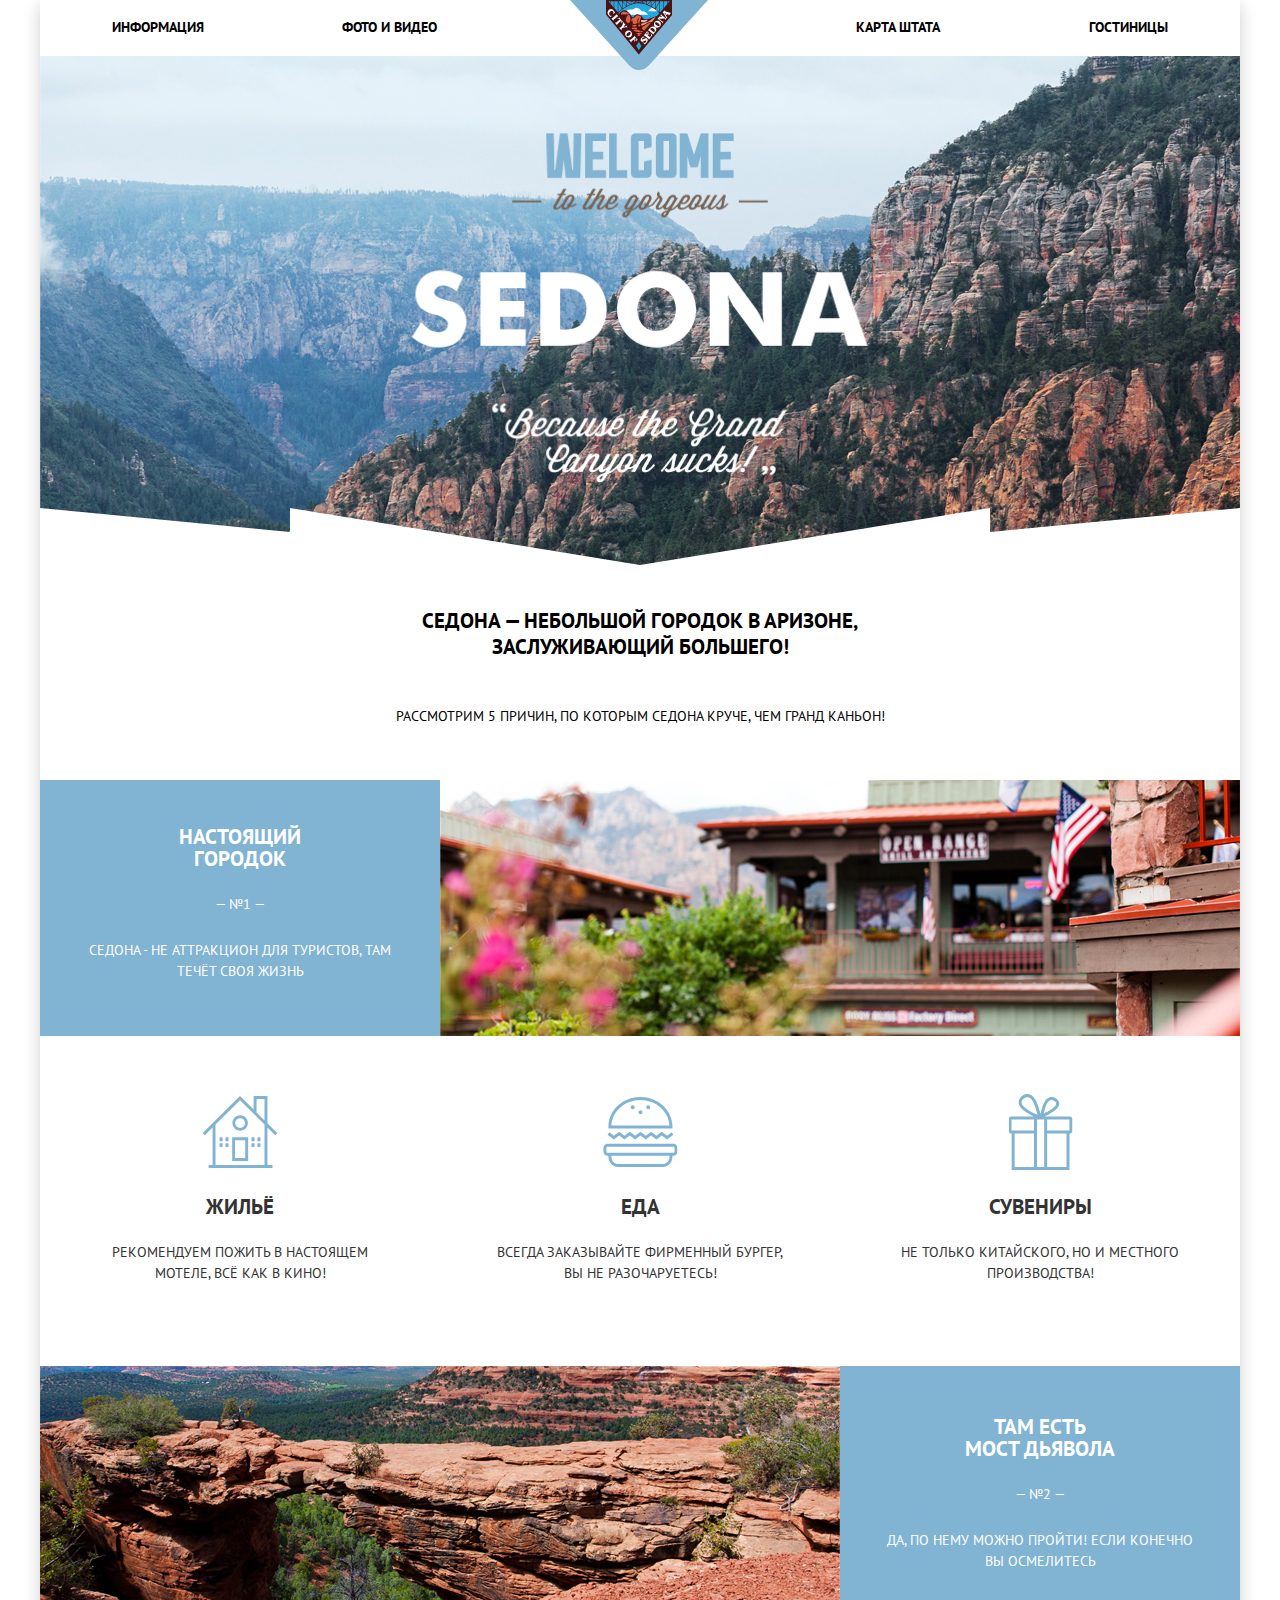
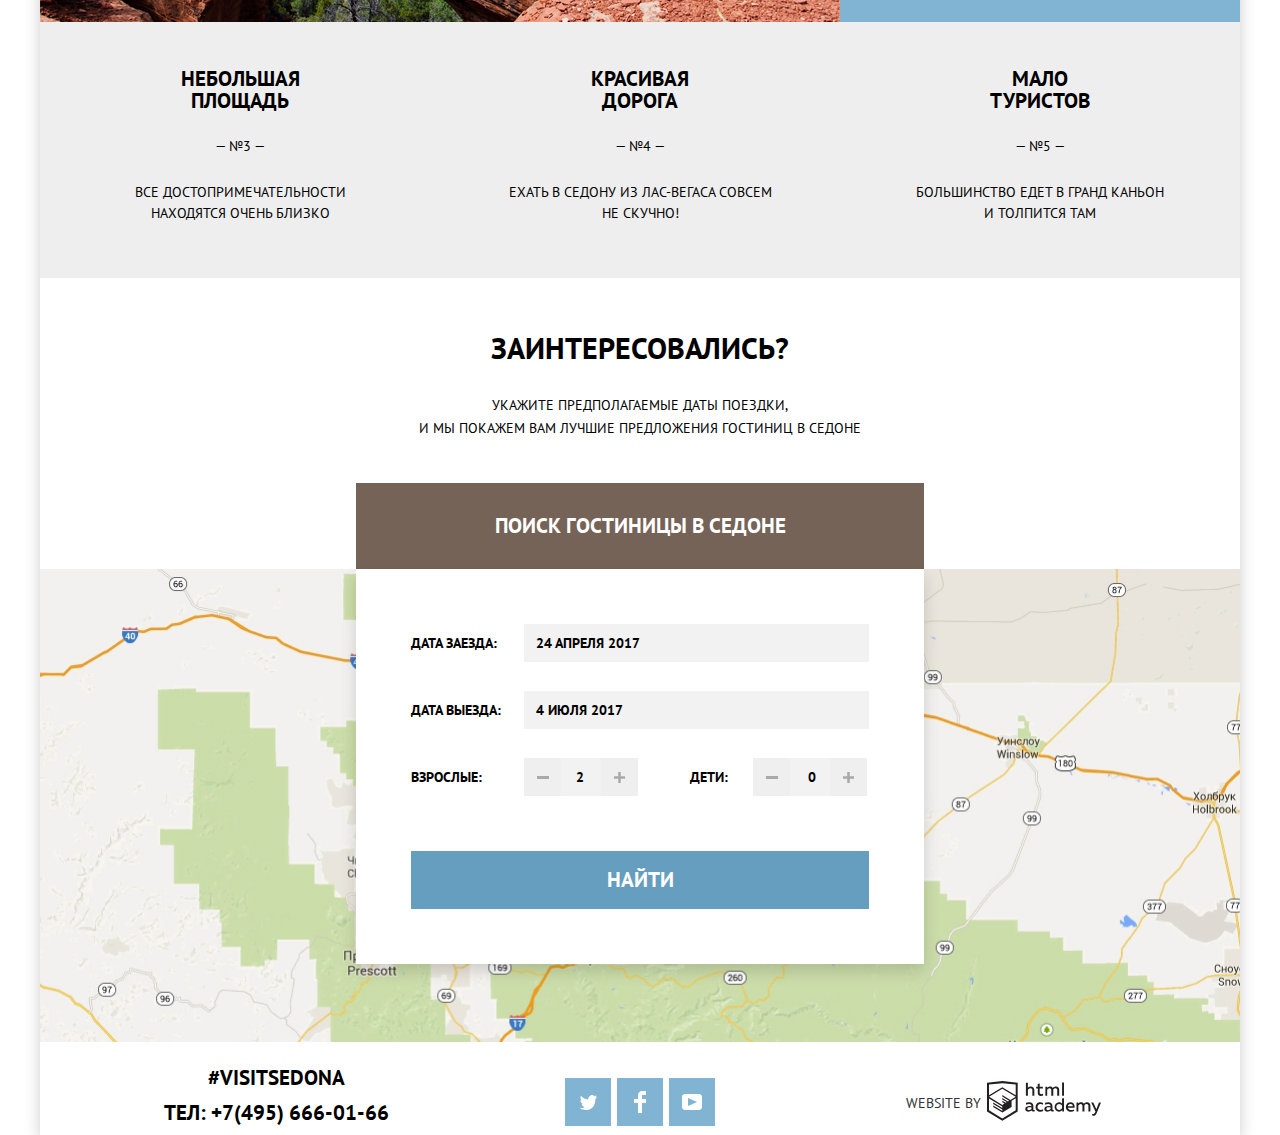
==== index.html @ decc0e28 "верстка" ====
<!DOCTYPE html>
<html class="page" lang="ru">

<head>
  <meta charset="utf-8">
  <link href="https://fonts.googleapis.com/css2?family=PT+Sans:wght@400;700&display=swap" rel="stylesheet">
  <link rel="stylesheet" href="css/normalize.css">
  <link rel="stylesheet" href="css/stile.css">
  <title>HTML Academy: Седона</title>
</head>

<body class="page-body">
  <div class="wrapper">
    <div class="container">
      <nav class="page-header">
        <div class="page-header__logo">
          <a href="#"></a>
        </div>
        <ul class="page-header__list">
          
          <div class="page-header__items">
            <li class="page-header__item">
              <a href="#">Информация</a>
            </li>
            <li class="page-header__item">
              <a href="#">Фото и видео</a>
            </li>
          </div>

          <div class="page-header__items">
            <li class="page-header__item">
              <a href="#">Карта штата</a>
            </li>
            <li class="page-header__item">
              <a href="hotels.html">Гостиницы</a>
            </li>
          </div>
        </ul>
      </nav>

      <main class="page-main">
        <div class="page-main__slider">
          <div class="page-main__slider-logo">
            <img src="img/welcome.png" width="457px" height="350px" alt="добро пожаловать в Седону">
          </div>
        </div>

        <h1>Седона — небольшой городок в Аризоне, заслуживающий большего! </h1>

        <h2>Рассмотрим 5 причин, по которым Седона круче, чем гранд каньон!</h2>

        <ul class="page-main__list">
          <div class="page-main__item-wrapper">
            <li class="page-main__item">
              <div class="page-main__item-description">
                <h3>Настоящий городок</h3>
                <p>— №1 —</p>
                <p>Седона - не аттракцион для туристов, там течёт своя жизнь</p>
              </div>
              <div class="page-main__item-picture">
                <img src="img/slides/slide-1.jpg" width="800" height="256" alt="Настоящий городок">
              </div>
              <ul class="page-main__services-list">
                <li class="page-main__services-item">
                  <a href="#">
                    <span>Жильё</span> 
                    <p>Рекомендуем пожить в настоящем мотеле, всё как в кино!</p> 
                  </a>
                </li>
                <li class="page-main__services-item">
                  <a href="#">
                    <span>Еда</span>
                    <p>Всегда заказывайте фирменный бургер, вы не разочаруетесь!</p>                    
                  </a>
                </li>
                <li class="page-main__services-item">
                  <a href="#">
                    <span>Сувениры</span>
                    <p>Не только китайского, но и местного производства!</p>                    
                  </a>
                </li>
              </ul>
            </li>

            <li class="page-main__item">
              <div class="page-main__item-picture">
                <img src="img/slides/slide-2.jpg" width="800" height="256" alt="Настоящий городок">
              </div>
              <div class="page-main__item-description">
                <h3>Там есть <br> Мост дьявола</h3>
                <p>— №2 —</p>
                <p>Да, по нему можно пройти! Если конечно вы осмелитесь</p>
              </div>
            </li>

            <li class="page-main__item">
              <div class="page-main__item-description">
                <h3>небольшая площадь</h3>
                <p>— №3 —</p>
                <p>все достопримечательности <br> находятся очень близко</p>
              </div>
              <div class="page-main__item-description item-self">
                <h3>красивая дорога</h3>
                <p>— №4 —</p>
                <p>ехать в седону из лас-вегаса совсем <br> не скучно!</p>
              </div>
              <div class="page-main__item-description">
                <h3>мало туристов</h3>
                <p>— №5 —</p>
                <p>большинство едет в гранд каньон <br> и толпится там</p>
              </div>
            </li>
          </div>
        </ul>

        <div class="interesed">
          <h2>Заинтересовались?</h2>
          <p>Укажите предполагаемые даты поездки, <br> и мы покажем вам лучшие предложения гостиниц в седоне
          </p>
          <button class="button popup-open" type="button">ПОИСК ГОСТИНИЦЫ В седоне</button>

          <div class="popup-search popup-search--active">
            <form action="https://echo.htmlacademy.ru/" class="popup-form" method="GET">
              <div class="popup-item">
                <label for="date-in">Дата заезда:</label>
                <input class="popup-input" type="text" id="date-in" value="24 апреля 2017">
              </div>
              <div class="popup-item">
                <label for="date-out">Дата выезда:</label>
                <input class="popup-input" type="text" id="date-out" value="4 июля 2017">
              </div>
              <div class="popup-item">                
                <label for="old">Взрослые:</label>
                <div class="popap-input__wrapper">
                  <button type="button" class="count-btn">
                    
                  </button>

                  <input class="popup-input" type="text" id="old" value="2">

                  <button type="button" class="count-btn">
                    
                  </button>
                </div>                
              </div>
              <div class="popup-item">
                <label for="
              children">Дети:</label>
              <div class="popap-input__wrapper">
                <button type="button" class="count-btn">
                  
                </button>
                <input class="popup-input" type="text" id="
                children" value="0">
                <button type="button" class="count-btn">
                  
                </button>
              </div>              
              </div>
              <button type="submit" class="button popup-btn">Найти</button>          
            </form>
          </div>

        </div>

        <form action="https://echo.htmlacademy.ru/" method="POST">
        </form>

        <div class="page-main__map">
          <img src="img/map.jpg" width="1200" height="594" alt="карта">
        </div>
      </main>

      <footer class="page-footer">
        <div class="page-footer__column">
          <span>#visitSEDONA</span>
          <span>ТЕЛ: +7(495) 666-01-66</span>
        </div>
        <div class="page-footer__column">
          <div class="page-footer__social">
            <ul class="page-footer__list">
              <li class="page-footer__social-item">
                <a href="#">twitter</a>
              </li>
              <li class="page-footer__social-item">
                <a href="#">facebook</a>
              </li>
              <li class="page-footer__social-item">
                <a href="#">youtube</a>
            </ul>
          </div>
        </div>
        <div class="page-footer__column">
          <a class="copyright" href="#">
            <span>Website by</span>
            <svg width="114" height="40" viewBox="0 0 114 40" fill="none" xmlns="http://www.w3.org/2000/svg">
              <path fill-rule="evenodd" clip-rule="evenodd"
                d="M15.5197 0.057373H15.3509L0 1.71895V30.4945L15.3509 39.8382L30.7018 30.4945V1.71895L15.5197 0.057373ZM77.0183 1.62185H75.0876V14.7311H77.0183V1.62185ZM40.8619 1.63264V6.76843C41.6131 5.9864 42.6386 5.5436 43.7105 5.53843C44.6823 5.47908 45.6329 5.84495 46.3253 6.54479C47.0177 7.24462 47.3866 8.21244 47.3399 9.20685V14.7634H45.367V9.46579C45.4231 8.94897 45.2754 8.43059 44.9566 8.02553C44.6377 7.62047 44.174 7.36218 43.6683 7.3079H43.3518C42.3456 7.36979 41.4321 7.9295 40.9041 8.80764V14.7634H38.8995V1.63264H40.8619ZM77.0183 30.4837H75.2775V29.0595C74.4828 30.1353 73.23 30.7538 71.9119 30.7211C69.4751 30.5528 67.5825 28.4822 67.5825 25.9845C67.5825 23.4867 69.4751 21.4162 71.9119 21.2479C73.1195 21.2052 74.2818 21.7203 75.0771 22.6505V17.3205H77.0183V30.4837ZM47.0656 29.0595C47.263 29.0515 47.4583 29.0152 47.6459 28.9516V30.3866C47.2482 30.5404 46.826 30.6172 46.4009 30.6132C45.6482 30.6769 44.9394 30.2429 44.639 29.5342C43.7036 30.31 42.5302 30.7227 41.3261 30.6995C39.733 30.6995 38.256 29.804 38.256 27.9482C38.256 25.65 40.3661 24.9379 42.1702 24.9379C42.9402 24.9505 43.707 25.0408 44.4596 25.2076V24.884C44.4596 23.805 43.6578 22.9742 42.1491 22.9742C41.0585 22.9764 39.9804 23.2116 38.9839 23.6647V21.8305C40.0678 21.451 41.204 21.2506 42.3495 21.2371C44.8394 21.2371 46.3693 22.4455 46.3693 25.1753V28.4121C46.3546 28.5668 46.401 28.721 46.4981 28.8406C46.5951 28.9601 46.7349 29.035 46.8862 29.0487H47.0656V29.0595ZM40.2711 27.8403C40.298 28.229 40.4761 28.5905 40.7655 28.844C41.055 29.0974 41.4317 29.2217 41.8115 29.189H41.9275C42.8819 29.1906 43.7973 28.8022 44.4702 28.11V26.5779C43.842 26.4414 43.2026 26.3655 42.5605 26.3513C41.5055 26.3513 40.2817 26.7074 40.2817 27.8403H40.2711ZM56.0229 21.9384C55.1962 21.4632 54.2596 21.2246 53.3115 21.2479H52.9422C51.7332 21.2873 50.5891 21.8166 49.7619 22.7192C48.9347 23.6218 48.4923 24.8236 48.5321 26.06V26.5024C48.6957 29.0004 50.805 30.8921 53.2482 30.7318C54.2519 30.7555 55.2477 30.5452 56.1601 30.1168V28.2718C55.3769 28.7215 54.4945 28.9591 53.5963 28.9624C52.5199 29.0288 51.4963 28.4793 50.9385 27.5356C50.3806 26.5918 50.3806 25.4095 50.9385 24.4658C51.4963 23.522 52.5199 22.9725 53.5963 23.039C54.461 23.0357 55.3066 23.2989 56.0229 23.7942V21.9384ZM66.1514 29.0595C66.3488 29.0515 66.5441 29.0152 66.7317 28.9516V30.3866C66.334 30.5404 65.9118 30.6172 65.4867 30.6132C64.734 30.6769 64.0252 30.2429 63.7248 29.5342C62.7894 30.31 61.616 30.7227 60.4119 30.6995C58.8188 30.6995 57.3417 29.804 57.3417 27.9482C57.3417 25.65 59.4518 24.9379 61.256 24.9379C62.0259 24.9505 62.7928 25.0408 63.5454 25.2076V24.884C63.5454 23.805 62.7436 22.9742 61.2349 22.9742C60.1443 22.9764 59.0662 23.2116 58.0697 23.6647V21.8305C59.1536 21.451 60.2897 21.2506 61.4353 21.2371C63.9252 21.2371 65.455 22.4455 65.455 25.1753V28.4121C65.4404 28.5668 65.4868 28.721 65.5838 28.8406C65.6809 28.9601 65.8207 29.035 65.972 29.0487H66.1514V29.0595ZM59.855 28.8481C59.5632 28.5943 59.3837 28.2311 59.3569 27.8403H59.378C59.378 26.7074 60.5385 26.3513 61.6569 26.3513C62.299 26.3655 62.9383 26.4414 63.5665 26.5779V28.11C62.8937 28.8022 61.9782 29.1906 61.0239 29.189H60.9078C60.5263 29.2247 60.1469 29.1019 59.855 28.8481ZM69.3271 25.9305C69.3271 24.2859 70.6308 22.9526 72.239 22.9526L72.2601 23.0066C73.4742 23.0066 74.5742 23.7382 75.0665 24.8732V27.0311C74.5856 28.1871 73.4673 28.9296 72.239 28.9084C70.6308 28.9084 69.3271 27.5752 69.3271 25.9305ZM83.3486 21.2479C86.8408 21.2479 88.0541 24.1395 87.4844 26.7397H80.922C81.1436 28.3582 82.6839 29.0163 84.2876 29.0163C85.2509 29.0196 86.2027 28.8021 87.0729 28.3797V30.1061C86.0736 30.5421 84.9939 30.7519 83.9078 30.7211C81.2385 30.7211 78.8963 29.189 78.8963 25.9521C78.8362 24.7502 79.2482 23.5736 80.0408 22.6841C80.8334 21.7945 81.9408 21.2658 83.1165 21.2155H83.3486V21.2479ZM80.8693 25.1753C80.9704 23.8237 82.1216 22.8104 83.4436 22.9095H83.4858C84.1064 22.8531 84.7196 23.08 85.1612 23.5295C85.6028 23.979 85.8275 24.6051 85.7752 25.24H80.8693V25.1753ZM89.489 30.4621V21.4961H91.2298V22.575C91.9777 21.7197 93.041 21.2229 94.1628 21.2047C95.2951 21.1328 96.3712 21.7163 96.9482 22.7153C97.7407 21.8335 98.8477 21.3161 100.018 21.2803C100.952 21.2327 101.859 21.6011 102.507 22.2901C103.154 22.9792 103.478 23.9213 103.394 24.8732V30.4837H101.39V24.9271C101.437 24.4734 101.306 24.0191 101.024 23.6647C100.743 23.3104 100.336 23.0852 99.8917 23.039H99.6174C98.7512 23.0941 97.9525 23.536 97.4335 24.2474V30.4837H95.4289V24.9271C95.4728 24.47 95.3357 24.0139 95.0481 23.6611C94.7606 23.3082 94.3467 23.088 93.8991 23.0497H93.6881C92.7466 23.1344 91.8915 23.6449 91.3564 24.4416V30.5161H89.5312L89.489 30.4621ZM113.977 21.4745H111.972L109.324 28.2718L106.306 21.4853H104.196L108.417 30.5484L108.237 31.0016C107.72 32.3611 107.003 33.0516 106.053 33.0516C105.75 33.0548 105.447 33.0112 105.156 32.9221V34.6161C105.536 34.7125 105.926 34.7632 106.317 34.7671C107.646 34.7671 108.902 34.0226 109.851 31.6813L113.977 21.4745ZM52.689 5.78658V2.54974L50.7266 3.01369V5.73264H49.144V7.49132H50.7899V11.9905C50.7231 12.817 51.0244 13.6301 51.61 14.2038C52.1955 14.7775 53.0028 15.0505 53.8073 14.9468C54.5996 14.9535 55.3875 14.8259 56.139 14.5692V12.8429C55.5727 13.0781 54.9672 13.199 54.356 13.199C53.2165 13.199 52.689 12.8105 52.689 11.6237V7.5129H55.8541V5.78658H52.689ZM58.3862 14.7526V5.75421H60.1376V6.83316C60.8811 5.97655 61.9403 5.476 63.0601 5.45211C64.1624 5.38099 65.2146 5.93142 65.8032 6.88711C66.5958 6.00534 67.7028 5.48794 68.8734 5.45211C69.8138 5.41462 70.7233 5.79859 71.364 6.50353C72.0046 7.20846 72.3126 8.16418 72.2073 9.12053V14.7418H70.2028V9.18527C70.2499 8.73151 70.1184 8.27721 69.8373 7.92287C69.5561 7.56853 69.1485 7.34334 68.7046 7.29711H68.4619C67.5957 7.35228 66.797 7.7942 66.278 8.50553V14.7418H64.2734V9.18527C64.3206 8.73151 64.1891 8.27721 63.9079 7.92287C63.6268 7.56853 63.2191 7.34334 62.7752 7.29711H62.5326C61.5911 7.38181 60.736 7.89229 60.2009 8.68895V14.7634H58.3862V14.7526ZM28.6972 29.3033L28.7078 29.2968L28.6972 29.3184V29.3033ZM28.6972 17.3205V29.3033L15.3509 37.4321L2.00459 29.3184V17.5147L15.2876 25.6068V27.0311L6.18257 21.5284V22.9418L15.3404 28.5632V30.0629L6.19312 24.4955V25.9521L15.3509 31.5734L24.5826 25.9197V19.8129L28.6972 17.3205ZM28.7078 15.7776L25.0362 17.9355L23.3482 19.0145L15.3087 14.0837V15.4971L22.156 19.7266L22.0083 19.8237L20.9532 20.4063L15.2876 16.9537V18.3995L19.761 21.1184L18.706 21.8413L15.3298 19.7913V21.2047L17.5454 22.5426L15.2982 23.9021L2.11009 15.864L15.3087 7.72869L28.7078 15.7776ZM15.2876 6.27211L28.7078 14.3534V3.56395L15.3615 2.12895L2.01514 3.56395V14.3534L15.2876 6.27211Z"
                fill="#231F20" />
            </svg>
          </a>
        </div>
      </footer>
    </div> <!-- container -->
  </div> <!-- wrapper -->

</body>

</html>
---- css/stile.css ----
:root {
  --basic-black: #000000;
  --light-blue: #81B3D2;
  --basic-white: #ffffff;
  --light-grey: #EEEEEE;
  --middle-grey: #F2F2F2;
  --basic-grey: #ABABAB;
  --light-black: #333333;
  --basic-blue: #669EC0;
  --darck-blue: #5496BD;
  --basic-broun: #766357;
  --darck-broun: #503E33;

}

*,
*::before,
*::after {
  box-sizing: border-box;
}

.page {
  height: 100%;
}

.page-body {
  min-height: 100%;
  font-family: 'PT Sans', sans-serif;
  font-style: normal;
  font-weight: normal;
  font-size: 14px;
  line-height: 21px;
  display: flex;
  align-items: center;
  text-align: center;
  text-transform: uppercase;
  display: grid;
}

.visually-hidden {
  position: absolute;
  width: 1px;
  height: 1px;
  margin: -1px;
  border: 0;
  padding: 0;
  clip: rect(0 0 0 0);
  overflow: hidden;
}

.wrapper {
  height: 100%;
  width: 1240px;
  margin: 0 auto;
}

.container {
  min-height: 100%;
  position: relative;
  width: 1200px;
  margin: 0 auto;
  background: #FFFFFF;
  box-shadow: 0px 5px 15px rgba(0, 1, 1, 0.2);
  display: grid;
  grid-template-rows: min-content 1fr min-content;
  align-items: start;
}

a {
  text-decoration: none;
  width: 100%;
}

/* buttons */

.button {
  outline: none;
  border: none;
  width: 110px;
  background-color: var(--basic-blue);
  cursor: pointer;
}

.button-2 {
  outline: none;
  border: none;
  width: 142px;
  background-color: var(--basic-broun);
  cursor: pointer;
}

/* header */

.page-header {
  position: relative;
  padding-left: 70px;
  padding-right: 70px;
  padding-top: 14px;
  padding-bottom: 16px;
}

.page-header__logo {
  display: flex;
  position: absolute;
  content: '';
  width: 140px;
  height: 70px;
  background-image: url(../img/logo.svg);
  background-repeat: no-repeat;
  top: 0;
  left: 50%;
  transform: translate(-50%);
  z-index: 1;
}

.page-header__list {
  display: flex;
  justify-content: space-between;
  list-style: none;
  margin: 0;
  padding: 0;
}

.page-header__items {
  display: flex;
  flex-wrap: wrap;
  justify-content: space-between;
  width: 327px;
  padding-left: 2px;
}

.page-header__items:last-child {
  display: flex;
  justify-content: space-between;
  width: 314px;
  padding-left: 0;
  padding-right: 2px;
}

.page-header__item {
  display: flex;
  width: 50%;
  padding: 0;
  margin: 0;
}

.page-header__item a {
  font-weight: bold;
  font-size: 14px;
  line-height: 26px;
  text-transform: uppercase;
  color: var(--basic-black);
  text-align: left;
}

.page-header__item:nth-child(2n) a {
  text-align: right;
}

.page-header__item a:hover,
.page-header__item a:focus {
  color: var(--light-blue);
}

.page-header__item a:active {
  color: rgba(0, 0, 0, 0.3);
}

/* main */

.page-main {
  width: 100%;
  position: relative;
}

.page-main__slider {
  position: relative;
  background-image: url("../img/background-photo.jpg");
  background-repeat: no-repeat;
  background-size: cover;
  display: flex;
  justify-content: center;
  align-items: center;
  width: 100%;
  height: 509px;

}

.page-main__slider-logo {
  position: absolute;
  width: 457px;
  height: 350px;
  top: 77px;
  left: 50%;
  transform: translateX(-50%);
}

.page-main__slider::after {
  display: block;
  position: absolute;
  content: '';
  width: 100%;
  height: 57px;
  background-image: url(../img/shape.png);
  background-repeat: no-repeat;
  bottom: 0;
}

.page-main h1 {
  font-family: 'PT Sans', sans-serif;
  font-style: normal;
  font-weight: bold;
  font-size: 21px;
  line-height: 26px;
  text-align: center;
  text-transform: uppercase;
  width: 470px;
  margin: 0 auto;
  padding-top: 43px;
  padding-bottom: 43px;
}

.page-main h2 {
  margin: 0 auto;
  padding: 0;
  padding-bottom: 51px;
  font-weight: normal;
  font-size: 14px;
  line-height: 26px;
  text-align: center;
  text-transform: uppercase;
}

.page-main__list {
  display: flex;
  list-style: none;
  margin: 0;
  padding: 0;
}

.page-main__item {
  display: flex;
  flex-wrap: wrap;
}

.page-main__item-description {
  display: flex;
  justify-content: center;
  flex-wrap: wrap;
  width: 400px;
  height: 100%;
  background-color: var(--light-blue);
  color: var(--basic-white);
  margin-right: auto;
  padding-left: 40px;
  padding-right: 40px;
  padding-top: 46px;
  padding-bottom: 29px;
}

.page-main__item-description:nth-child(2) {
  padding-top: 50px;
}

.page-main__item-description.item-self {
  padding-top: 46px;
}

.page-main__item-description:last-child {
  margin-right: 0;
  padding-bottom: 25px;
}

.page-main__item:last-child,
.page-main__item:last-child>.page-main__item-description {
  background-color: var(--light-grey);
  color: var(--basic-black)
}

.page-main__item-description h3 {
  width: 155px;
  font-weight: bold;
  font-size: 21px;
  line-height: 22px;
  text-transform: uppercase;
  margin: auto;
  margin-bottom: 24px;
}

.page-main__item-description p {
  width: 100%;
  margin: 0;
  padding-bottom: 25px;
}

.page-main__item-picture {
  display: flex;
  flex-grow: 1;
  align-items: stretch;
}

.page-main__services-list {
  margin: 0;
  padding: 0;
  list-style: none;
  display: flex;
  justify-content: space-between;
  padding-top: 60px;
  padding-bottom: 82px;
}

.page-main__services-item {
  width: 400px;
  display: flex;
  justify-content: center;
}

.page-main__services-item a {
  display: flex;
  flex-wrap: wrap;
  justify-content: center;
  font-size: 14px;
  line-height: 21px;
  text-transform: uppercase;
  padding-top: 100px;
  text-align: center;
  color: var(--light-black);
}

.page-main__services-item span {
  width: 100%;
  position: relative;
  text-align: center;
  font-weight: bold;
  font-size: 21px;
  line-height: 21px;
  text-transform: uppercase;
  padding-bottom: 25px;
}

.page-main__services-item span::before {
  display: block;
  position: absolute;
  content: '';
  width: 75px;
  height: 77px;
  background-repeat: no-repeat;
  background-position-x: 50%;
  background-position-y: 50%;
  top: -103px;
  left: 50%;
  transform: translateX(-50%);
}

.page-main__services-item p {
  width: 300px;
  margin: 0;
}

.page-main__services-item:nth-of-type(1) span::before {
  background-image: url(../img/icons/icon-house.svg);

}

.page-main__services-item:nth-of-type(2) span::before {
  background-image: url(../img/icons/icon-food.svg);

}

.page-main__services-item:nth-of-type(3) span::before {
  background-image: url(../img/icons/icon-present.svg);
}

.interesed {
  display: flex;
  justify-content: center;
  flex-wrap: wrap;
  position: relative;
  padding-top: 58px;
  padding-bottom: 76px;
}

.interesed h2 {
  font-family: 'PT Sans', sans-serif;
  font-style: normal;
  font-weight: bold;
  font-size: 30px;
  line-height: 24px;
  text-align: center;
  text-transform: uppercase;
  width: 100%;
  margin: 0;
  padding: 0;
  padding-bottom: 34px;
}

.interesed p {
  display: flex;
  justify-content: center;
  width: 500px;
  font-weight: normal;
  font-size: 14px;
  line-height: 23px;
  display: flex;
  text-transform: uppercase;
  margin-top: 0;
  margin-bottom: 0;
  padding-top: 0;
  padding-bottom: 53px;
}

.page-main__map {
  position: relative;
  width: 100%;
  height: 473px;
  overflow: hidden;
}

.page-main__map img {
  bottom: 0;
  left: 0;
}

/* popup */

.popup-open {
  width: 568px;
  text-align: center;
  position: absolute;
  background: var(--basic-broun);
  font-family: 'PT Sans', 'Arial', sans-serif;
  font-style: normal;
  font-weight: bold;
  font-size: 21px;
  line-height: 26px;
  text-transform: uppercase;
  color: var(--basic-white);
  top: 205px;
  left: 50%;
  transform: translateX(-50%);
  padding-top: 30px;
  padding-bottom: 30px;
  cursor: pointer;
  z-index: 1;
}

.popup-open:hover,
.popup-open:focus {
  background-color: var(--darck-broun);
  opacity: 0.9;
}

.popup-open:active {
  background-color: var(--darck-broun);
  opacity: 1;
  color: rgba(255, 255, 255, 0.3);
}

.popup-search {
  position: absolute;
  top: 291px;
  width: 568px;
  display: flex;
  flex-wrap: wrap;
  padding-left: 55px;
  padding: 55px;
  z-index: 1;
  background-color: var(--basic-white);
  box-shadow: 0px 7px 15px rgba(0, 1, 1, 0.15);
  display: none;
}

.popup-search--active {
  display: flex;
}

.popup-form {
  width: 100%;
  display: flex;
  flex-wrap: wrap;
  justify-content: space-between;
}

.popup-item {
  display: flex;
  width: 100%;
  margin-bottom: 29px;
}

.popup-item:nth-of-type(3),
.popup-item:nth-of-type(4) {
  width: 50%;
}

.popup-form label {
  width: 113px;
  font-weight: bold;
  font-size: 14px;
  line-height: 26px;
  display: flex;
  align-items: center;
  text-transform: uppercase;
}

.popup-item:nth-of-type(4) label {
  padding-left: 50px;
}

.popup-form input {
  position: relative;
  width: 346px;
  height: 38px;
  padding-left: 12px;
  border: none;
  background-color: var(--middle-grey);
  font-weight: bold;
  font-size: 14px;
  line-height: 26px;
  align-items: center;
  text-transform: uppercase;
}

.popup-form :nth-of-type(3) input {
  width: 40px;
  text-align: center;
  padding-left: 0px;
}

.popup-form :nth-of-type(4) input {
  width: 40px;
  text-align: center;
  padding-left: 6px;
}

.popap-input__wrapper {
  display: flex;
  position: relative;
  width: 114px;
}

button.count-btn {
  border: none;
  width: 38px;
  height: 38px;
  cursor: pointer;
}

.popup-item button:nth-of-type(1){
  background-image: url("../img/icons/minus.svg");
  background-repeat: no-repeat;
  background-size: unset;
  background-position: 50%;
}

.popup-item button:nth-of-type(2){
  background-image: url("../img/icons/plus.svg");
  background-repeat: no-repeat;
  background-size: unset;
  background-position: 50%;
}

.popup-btn {
  width: 100%;
  height: 58px;
  font-weight: bold;
  font-size: 21px;
  line-height: 26px;
  align-items: center;
  text-align: center;
  text-transform: uppercase;
  color: var(--basic-white);
  margin-top: 26px;
}

/* footer */

.page-footer {
  width: 100%;
  display: flex;
  justify-content: space-between;
  background-color: var(--basic-white);
}

.page-footer__column {
  display: flex;
  flex-wrap: wrap;
  justify-content: center;
  align-items: center;
  width: 400px;
  padding-top: 23px;
}

.page-footer__column span {
  width: 100%;
  font-weight: bold;
  font-size: 21px;
  line-height: 26px;
  text-transform: uppercase;
  text-align: center;
  padding-left: 72px;
  padding-bottom: 9px;
}

.page-footer__list {
  display: flex;
  flex-wrap: wrap;
  justify-content: center;
  list-style: none;
  padding: 0;
  margin: 0;
}

.page-footer__social-item {
  display: flex;
  margin-right: 6px;
  width: 46px;
  height: 48px;
  margin-bottom: 6px;
}

.page-footer__column a {
  position: relative;
  color: var(--light-black);
  font-size: 0;
}

.page-footer__social-item a::before {
  display: flex;
  position: absolute;
  content: '';
  width: 46px;
  height: 48px;
  top: 5px;
  left: 3px;
  background-image: url("../img/icons/twitter.svg");
  background-repeat: no-repeat;
  background-color: var(--light-blue);
  background-position: 50%;
}

.page-footer__social-item:nth-of-type(2) a::before {
  background-image: url("../img/icons/fb-icon.svg");
}

.page-footer__social-item:nth-of-type(3) a::before {
  background-image: url("../img/icons/youtube.svg");
}

.page-footer__social-item a:hover::before {
  background-color: var(--basic-blue);
}

.page-footer__social-item a:active::before {
  background-color: var(--darck-blue);
}

.copyright {
  display: flex;
}

.copyright span {
  display: flex;
  color: var(--light-black);
  font-family: 'PT Sans', 'Arial', sans-serif;
  font-style: normal;
  font-weight: normal;
  font-size: 14px;
  line-height: 26px;
  text-transform: uppercase;
  padding-left: 66px;
  padding-top: 15px;
  width: 147px;
}

.copyright svg {
  margin-top: 6px;
}

.copyright:hover path,
.copyright:focus path {
  fill: var(--light-blue);
}

.copyright:active path {
  fill: var(--light-black);
  opacity: 0.3;
}

/* HOTELS */

.filter-container {
  position: relative;
  display: flex;
  width: 100%;
  height: 100%;
  padding-left: 73px;
  padding-right: 73px;
}

.filter-form {
  background-image: url("../img/hotels/background.jpg");
  background-repeat: no-repeat;
  background-size: cover;
  font-family: 'PT Sans', sans-serif;
  font-style: normal;
  font-weight: normal;
  font-size: 14px;
  line-height: 21px;
  text-transform: uppercase;
  color: #FFFFFF;
  padding-top: 26px;
  padding-bottom: 32px;
  padding-left: 72px;
  padding-right: 72px;
}

.filter-form__column {
  border: none;
  margin: 0;
  padding: 0;
  margin-right: 120px;
}

.filter-form__column:last-of-type {
  margin-right: 0;
  margin-left: 200px;
}


.page-main__filter-form legend {
  text-align: left;
  padding-bottom: 20px;
  font-weight: 700;
  font-size: 16px;
}

.filter-form__list {
  display: block;
  list-style: none;
  margin: 0;
  padding: 0;
  text-align: left;
}

.filter-form__item {
  position: relative;
  padding-left: 30px;
  padding-bottom: 25px;
}

.check-box {
  position: absolute;
  width: 27px;
  height: 23px;
  background-image: url("../img/hotels/icons/checkbox-off.svg");
  background-repeat: no-repeat;
  background-size: contain;
  top: 0px;
  left: 0px;
}

.check__input:checked+.check-box {
  background-image: url("../img/hotels/icons/checkbox-on.svg");
}

.filter-range {
  width: 100%;
  display: flex;
  justify-content: space-between;
}

.filter-range__price {
  position: relative;
  width: 320px;
  display: flex;
  border: 2px solid var(--basic-white);
  border-radius: 2px;
  padding-top: 5px;
  padding-bottom: 5px;
}

.filter-range__price::before {
  position: absolute;
  content: '';
  width: 2px;
  height: 22px;
  top: 4px;
  left: 50%;
  background-color: var(--basic-white);
}

.filter-range__input-box {
  display: flex;
  flex-basis: 50%;
  justify-content: center;
}

.filter-range__input-box label {
  display: flex;
  justify-items: center;
  margin: 0;
  padding: 0;
}

.filter-range__input-box input {
  width: 35%;
  font-family: 'PT Sans', sans-serif;
  font-style: normal;
  font-weight: normal;
  font-size: 14px;
  line-height: 21px;
  text-align: left;
  text-transform: uppercase;
  background-color: transparent;
  border: none;
  color: var(--basic-white);
  margin: 0;
  padding: 0;
  padding-left: 5px;
}

.range-control {
  position: relative;
  width: 320px;
  height: 2px;
  background-color: var(--basic-grey);
  margin-top: 20px;
}

.range-control__side-bar {
  position: absolute;
  content: '';
  width: 70%;
  height: 2px;
  background-color: var(--basic-white);
}

.toggle button {
  border: none;
  outline: none;
  cursor: pointer;
}

.toggle {
  position: absolute;
  content: '';
  border: none;
  outline: none;
  cursor: pointer;
  width: 20px;
  height: 20px;
  border-radius: 50%;
  background-color: var(--basic-white);
  top: -9px;
  left: 0;
  box-shadow: 0px 2px 0px rgba(255, 255, 255, 0.3);
}

.toggle-min::before,
.toggle-max::before {
  position: absolute;
  content: '';
  width: 4px;
  height: 4px;
  background-color: var(--basic-grey);
  border-radius: 50%;
  top: 8px;
  left: 8px;
}

.toggle-max {
  left: 220px;
}

button.form-submit {
  border: 2px solid var(--basic-white);
  border-radius: 2px;
  outline: none;
  background-color: transparent;
  position: absolute;
  bottom: 32px;
  right: 168px;
  font-family: 'PT Sans', sans-serif;
  font-style: normal;
  font-weight: normal;
  font-size: 14px;
  line-height: 21px;
  align-items: center;
  text-transform: uppercase;
  color: var(--basic-white);
  padding-top: 7px;
  padding-bottom: 8px;
  padding-left: 35px;
  padding-right: 35px;
  cursor: pointer;
}

/* FILTER-SORT */

.page-main__filter-sort {
  width: 100%;
  display: flex;
  justify-content: start;
  padding-top: 30px;
  padding-bottom: 30px;
}

h2.search-result {
  display: flex;
  width: 135px;
  padding: 0;
  margin: 0;
  text-align: left;
  font-style: normal;
  font-weight: bold;
  font-size: 21px;
  line-height: 26px;
  align-items: center;
  text-transform: uppercase;
  color: var(--basic-black);
}

.filter-sort__list {
  display: flex;
  flex-grow: 1;
  padding: 0;
  margin: 0;
  text-align: left;
  list-style: none;
  align-items: center;
}

.filter-sort__list span {
  font-style: normal;
  font-weight: normal;
  font-size: 12px;
  line-height: 18px;
  align-items: center;
  text-transform: uppercase;
  padding-left: 30px;
}

.filter-sort__item a {
  font-style: normal;
  font-weight: normal;
  font-size: 12px;
  line-height: 18px;
  align-items: center;
  text-transform: uppercase;
  margin-left: 32px;
  color: rgba(0, 0, 0, 0.3);
  border-bottom: 1px dashed #81B3D2;
}

.filter-sort__item--active a {
  border: none;
  color: var(--light-blue);
}

button.sort-up {
  border: none;
  outline: none;
  width: 11px;
  height: 10px;
  background-image: url("../img/icons/icon-up-dir.svg");
  background-repeat: no-repeat;
  background-size: cover;
  background-color: transparent;
  cursor: pointer;
}

button.sort-down {
  border: none;
  outline: none;
  width: 11px;
  height: 10px;
  background-image: url("../img/icons/icon-down-dir.svg");
  background-repeat: no-repeat;
  background-size: cover;
  background-color: transparent;
  cursor: pointer;
  margin-left: 12px;
}

/* FILTER-CONTENT */

.filter-content {
  height: 100%;
}

.filter-content__list {
  width: 100%;
  display: flex;
  flex-wrap: wrap;
  justify-content: space-between;
  list-style: none;
  margin: 0;
  padding: 0;
}

.filter-content__item {
  width: 100%;
  display: flex;
  text-align: left;
  flex-wrap: wrap;
  padding-top: 30px;
  padding-bottom: 30px;
  border-top: 1px solid #e5e5e5;
}

.filter-content__item:last-child {
  border-bottom: 1px solid #e5e5e5;
}

.filter-content__item img {
  display: flex;
  width: 135px;
}

.item-description {
  display: flex;
  flex-grow: 1;
  flex-wrap: wrap;
  margin-left: 30px;
}

h2.item-title {
  width: 100%;
  margin: 0;
  padding: 0;
  text-align: left;
  font-style: normal;
  font-weight: bold;
  font-size: 21px;
  line-height: 26px;
  align-items: center;
  text-transform: uppercase;
}

.item-control {
  padding-right: 6px;

}

.item-control span {
  display: block;
  padding-bottom: 15px;
}

.item-control button {
  font-style: normal;
  font-weight: bold;
  font-size: 14px;
  line-height: 21px;
  align-items: center;
  text-transform: uppercase;
  color: var(--basic-white);
}

.item-reiting {
  width: 110px;
  text-align: center;
}

.raiting-star-wrapper {
  width: 100%;
  display: flex;
  justify-content: space-between;
  padding-bottom: 50px;
}

.raiting-star {
  width: 19px;
  height: 17px;
}

.raiting-star--active {
  background-image: url("../img/icons/star.svg");
  background-repeat: no-repeat;
  background-size: cover;
  background-position-x: 50%;
  background-position-y: 50%;
}

.item-reiting span {
  background-color: var(--middle-grey);
  padding-top: 3px;
  padding-bottom: 3px;
  padding-left: 15px;
  padding-right: 12px;
  color: #666666;
}
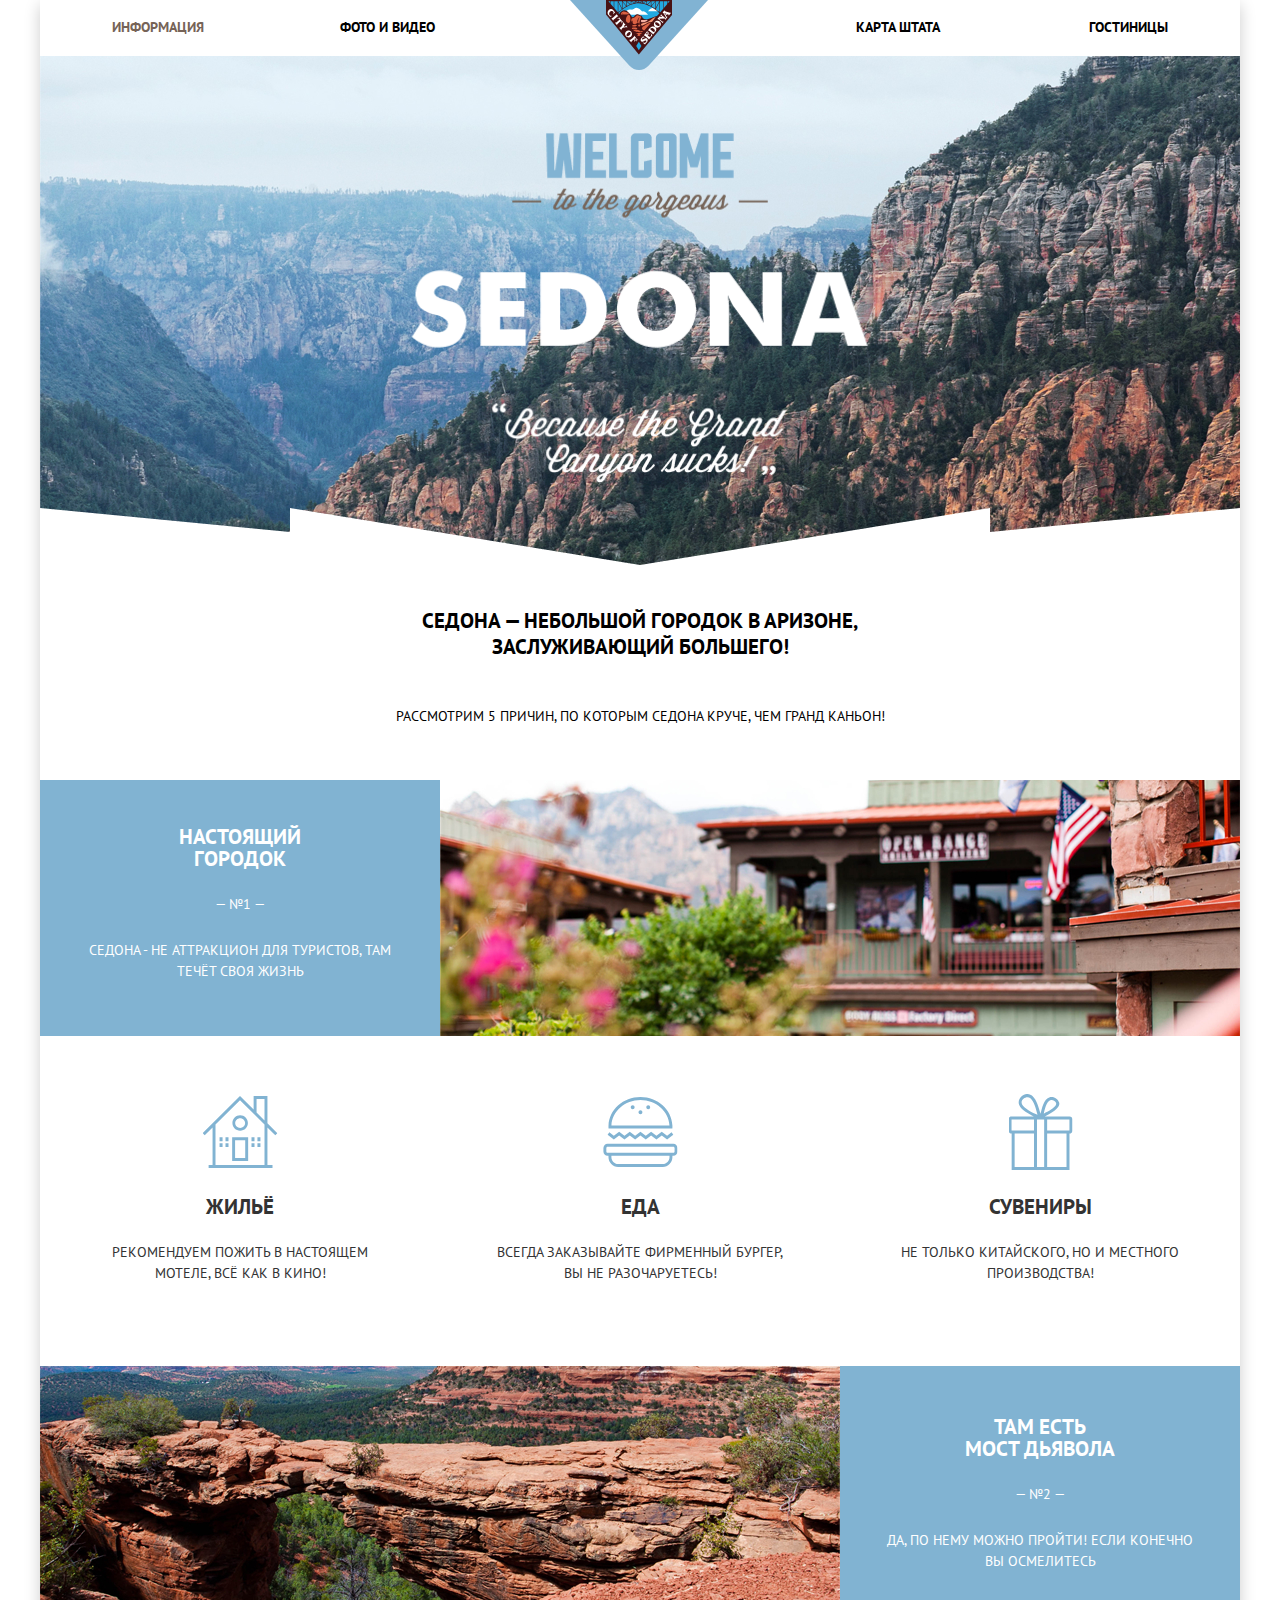
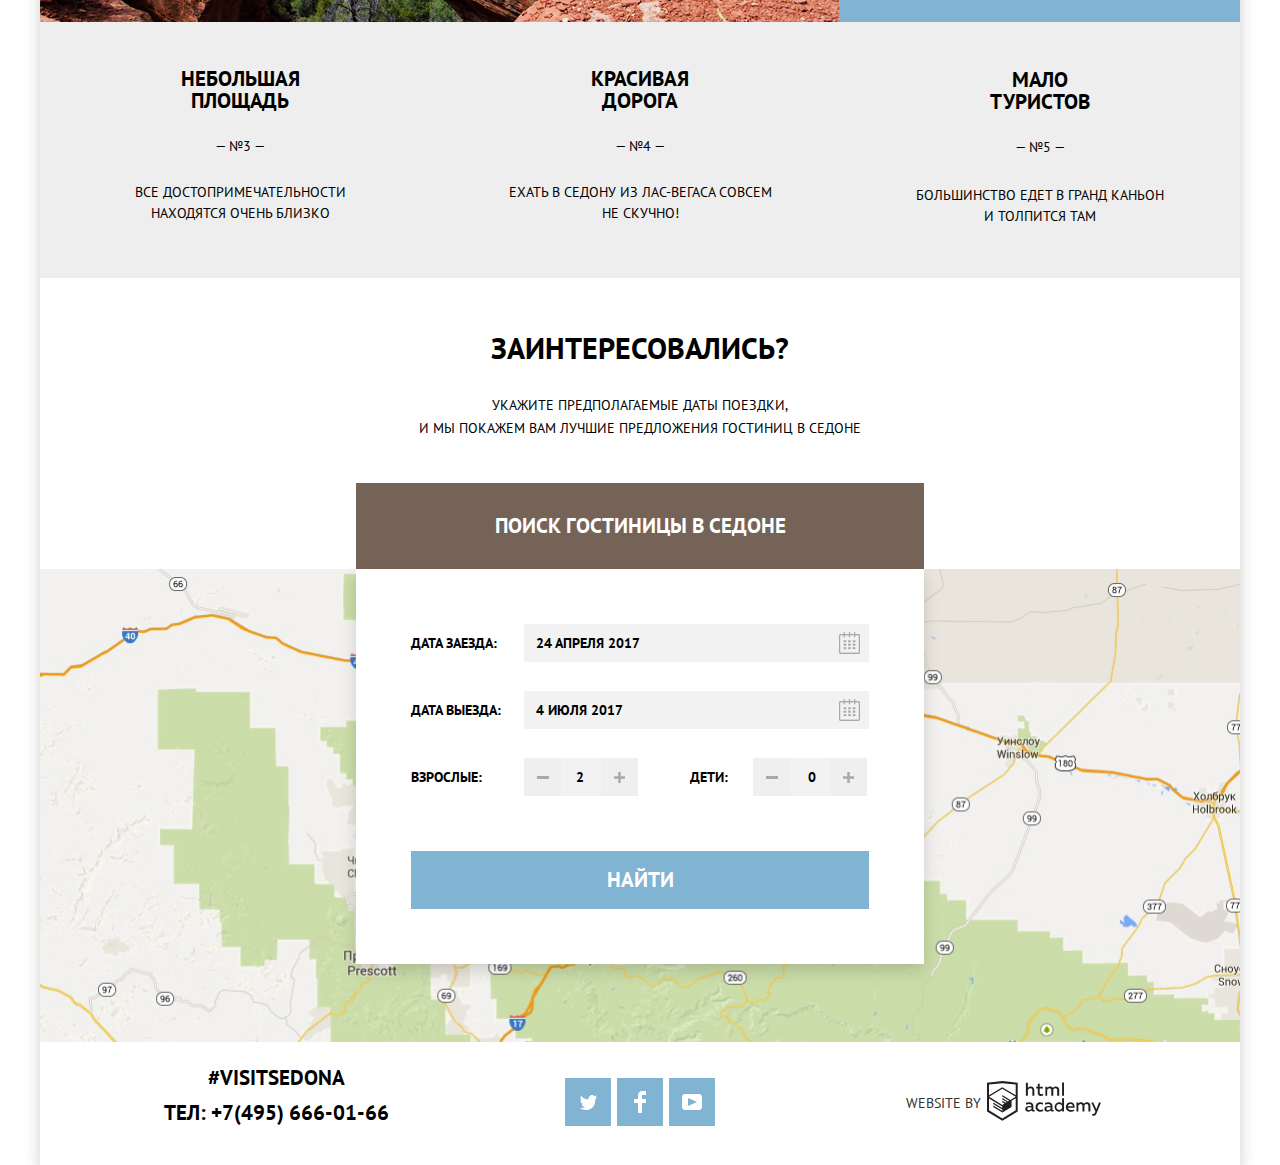
==== commit d7ddad96: "v.1.0" ====
--- a/index.html
+++ b/index.html
@@ -17,31 +17,21 @@
           <a href="#"></a>
         </div>
         <ul class="page-header__list">
-          
-          <div class="page-header__items">
-            <li class="page-header__item">
-              <a href="#">Информация</a>
-            </li>
-            <li class="page-header__item">
-              <a href="#">Фото и видео</a>
-            </li>
-          </div>
-
-          <div class="page-header__items">
-            <li class="page-header__item">
-              <a href="#">Карта штата</a>
-            </li>
-            <li class="page-header__item">
-              <a href="hotels.html">Гостиницы</a>
-            </li>
-          </div>
+          <li class="page-header__item">
+            <a class="page-header__item--active">Информация</a>
+            <a href="#">Фото и видео</a>
+          </li>
+          <li class="page-header__item">
+            <a href="#">Карта штата</a>
+            <a href="hotels.html">Гостиницы</a>
+          </li>
         </ul>
       </nav>
 
       <main class="page-main">
         <div class="page-main__slider">
           <div class="page-main__slider-logo">
-            <img src="img/welcome.png" width="457px" height="350px" alt="добро пожаловать в Седону">
+            <img src="img/welcome.png" width="457" height="350" alt="добро пожаловать в Седону">
           </div>
         </div>
 
@@ -50,67 +40,67 @@
         <h2>Рассмотрим 5 причин, по которым Седона круче, чем гранд каньон!</h2>
 
         <ul class="page-main__list">
-          <div class="page-main__item-wrapper">
-            <li class="page-main__item">
-              <div class="page-main__item-description">
-                <h3>Настоящий городок</h3>
-                <p>— №1 —</p>
-                <p>Седона - не аттракцион для туристов, там течёт своя жизнь</p>
-              </div>
-              <div class="page-main__item-picture">
-                <img src="img/slides/slide-1.jpg" width="800" height="256" alt="Настоящий городок">
-              </div>
-              <ul class="page-main__services-list">
-                <li class="page-main__services-item">
-                  <a href="#">
-                    <span>Жильё</span> 
-                    <p>Рекомендуем пожить в настоящем мотеле, всё как в кино!</p> 
-                  </a>
-                </li>
-                <li class="page-main__services-item">
-                  <a href="#">
-                    <span>Еда</span>
-                    <p>Всегда заказывайте фирменный бургер, вы не разочаруетесь!</p>                    
-                  </a>
-                </li>
-                <li class="page-main__services-item">
-                  <a href="#">
-                    <span>Сувениры</span>
-                    <p>Не только китайского, но и местного производства!</p>                    
-                  </a>
-                </li>
-              </ul>
-            </li>
 
-            <li class="page-main__item">
-              <div class="page-main__item-picture">
-                <img src="img/slides/slide-2.jpg" width="800" height="256" alt="Настоящий городок">
-              </div>
-              <div class="page-main__item-description">
-                <h3>Там есть <br> Мост дьявола</h3>
-                <p>— №2 —</p>
-                <p>Да, по нему можно пройти! Если конечно вы осмелитесь</p>
-              </div>
-            </li>
+          <li class="page-main__item">
+            <div class="page-main__item-description">
+              <h3>Настоящий городок</h3>
+              <p>— №1 —</p>
+              <p>Седона - не аттракцион для туристов, там течёт своя жизнь</p>
+            </div>
+            <div class="page-main__item-picture">
+              <img src="img/slides/slide-1.jpg" width="800" height="256" alt="Настоящий городок">
+            </div>
+            <ul class="page-main__services-list">
+              <li class="page-main__services-item">
+                <a href="#">
+                  <span>Жильё</span>
+                  <p>Рекомендуем пожить в настоящем мотеле, всё как в кино!</p>
+                </a>
+              </li>
+              <li class="page-main__services-item">
+                <a href="#">
+                  <span>Еда</span>
+                  <p>Всегда заказывайте фирменный бургер, вы не разочаруетесь!</p>
+                </a>
+              </li>
+              <li class="page-main__services-item">
+                <a href="#">
+                  <span>Сувениры</span>
+                  <p>Не только китайского, но и местного производства!</p>
+                </a>
+              </li>
+            </ul>
+          </li>
 
-            <li class="page-main__item">
-              <div class="page-main__item-description">
-                <h3>небольшая площадь</h3>
-                <p>— №3 —</p>
-                <p>все достопримечательности <br> находятся очень близко</p>
-              </div>
-              <div class="page-main__item-description item-self">
-                <h3>красивая дорога</h3>
-                <p>— №4 —</p>
-                <p>ехать в седону из лас-вегаса совсем <br> не скучно!</p>
-              </div>
-              <div class="page-main__item-description">
-                <h3>мало туристов</h3>
-                <p>— №5 —</p>
-                <p>большинство едет в гранд каньон <br> и толпится там</p>
-              </div>
-            </li>
-          </div>
+          <li class="page-main__item">
+            <div class="page-main__item-picture">
+              <img src="img/slides/slide-2.jpg" width="800" height="256" alt="Настоящий городок">
+            </div>
+            <div class="page-main__item-description">
+              <h3>Там есть <br> Мост дьявола</h3>
+              <p>— №2 —</p>
+              <p>Да, по нему можно пройти! Если конечно вы осмелитесь</p>
+            </div>
+          </li>
+
+          <li class="page-main__item">
+            <div class="page-main__item-description">
+              <h3>небольшая площадь</h3>
+              <p>— №3 —</p>
+              <p>все достопримечательности <br> находятся очень близко</p>
+            </div>
+            <div class="page-main__item-description item-self">
+              <h3>красивая дорога</h3>
+              <p>— №4 —</p>
+              <p>ехать в седону из лас-вегаса совсем <br> не скучно!</p>
+            </div>
+            <div class="page-main__item-description">
+              <h3>мало туристов</h3>
+              <p>— №5 —</p>
+              <p>большинство едет в гранд каньон <br> и толпится там</p>
+            </div>
+          </li>
+
         </ul>
 
         <div class="interesed">
@@ -124,40 +114,30 @@
               <div class="popup-item">
                 <label for="date-in">Дата заезда:</label>
                 <input class="popup-input" type="text" id="date-in" value="24 апреля 2017">
+                <button type="button" class="calendar"></button>
               </div>
               <div class="popup-item">
                 <label for="date-out">Дата выезда:</label>
                 <input class="popup-input" type="text" id="date-out" value="4 июля 2017">
+                <button type="button" class="calendar"></button>
               </div>
-              <div class="popup-item">                
+              <div class="popup-item">
                 <label for="old">Взрослые:</label>
                 <div class="popap-input__wrapper">
-                  <button type="button" class="count-btn">
-                    
-                  </button>
-
+                  <button type="button" class="count-btn"></button>
                   <input class="popup-input" type="text" id="old" value="2">
-
-                  <button type="button" class="count-btn">
-                    
-                  </button>
-                </div>                
+                  <button type="button" class="count-btn"></button>
+                </div>
               </div>
               <div class="popup-item">
-                <label for="
-              children">Дети:</label>
-              <div class="popap-input__wrapper">
-                <button type="button" class="count-btn">
-                  
-                </button>
-                <input class="popup-input" type="text" id="
-                children" value="0">
-                <button type="button" class="count-btn">
-                  
-                </button>
-              </div>              
+                <label for="children">Дети:</label>
+                <div class="popap-input__wrapper">
+                  <button type="button" class="count-btn"></button>
+                  <input class="popup-input" type="text" id="children" value="0">
+                  <button type="button" class="count-btn"></button>
+                </div>
               </div>
-              <button type="submit" class="button popup-btn">Найти</button>          
+              <button type="submit" class="button popup-btn">Найти</button>
             </form>
           </div>
 
@@ -206,4 +186,4 @@
 
 </body>
 
-</html>
+</html>--- a/css/stile.css
+++ b/css/stile.css
@@ -77,8 +77,18 @@
   outline: none;
   border: none;
   width: 110px;
+  background-color: var(--light-blue);
+  cursor: pointer;
+}
+
+.button:hover,
+.button:focus {
   background-color: var(--basic-blue);
-  cursor: pointer;
+}
+
+.button:active {
+  background-color: var(--darck-blue);
+  color: rgba(255, 255, 255, 0.3);
 }
 
 .button-2 {
@@ -89,6 +99,16 @@
   cursor: pointer;
 }
 
+.button-2:hover,
+.button-2:focus {
+  background-color: #604E43;
+}
+
+.button-2:active {
+  background-color: var(--darck-broun);
+  color: rgba(255, 255, 255, 0.3);
+}
+
 /* header */
 
 .page-header {
@@ -121,27 +141,17 @@
   padding: 0;
 }
 
-.page-header__items {
-  display: flex;
-  flex-wrap: wrap;
-  justify-content: space-between;
-  width: 327px;
+.page-header__item {
+  display: flex;
+  width: 458px;
+  padding: 0;
+  margin: 0;
   padding-left: 2px;
 }
 
-.page-header__items:last-child {
-  display: flex;
-  justify-content: space-between;
-  width: 314px;
-  padding-left: 0;
+.page-header__item:last-child a {
+  text-align: right;
   padding-right: 2px;
-}
-
-.page-header__item {
-  display: flex;
-  width: 50%;
-  padding: 0;
-  margin: 0;
 }
 
 .page-header__item a {
@@ -153,10 +163,6 @@
   text-align: left;
 }
 
-.page-header__item:nth-child(2n) a {
-  text-align: right;
-}
-
 .page-header__item a:hover,
 .page-header__item a:focus {
   color: var(--light-blue);
@@ -166,6 +172,10 @@
   color: rgba(0, 0, 0, 0.3);
 }
 
+a.page-header__item--active {
+  color: #766357;
+}
+
 /* main */
 
 .page-main {
@@ -183,7 +193,6 @@
   align-items: center;
   width: 100%;
   height: 509px;
-
 }
 
 .page-main__slider-logo {
@@ -233,6 +242,7 @@
 
 .page-main__list {
   display: flex;
+  flex-wrap: wrap;
   list-style: none;
   margin: 0;
   padding: 0;
@@ -248,7 +258,6 @@
   justify-content: center;
   flex-wrap: wrap;
   width: 400px;
-  height: 100%;
   background-color: var(--light-blue);
   color: var(--basic-white);
   margin-right: auto;
@@ -482,6 +491,7 @@
 }
 
 .popup-item {
+  position: relative;
   display: flex;
   width: 100%;
   margin-bottom: 29px;
@@ -532,6 +542,16 @@
   padding-left: 6px;
 }
 
+.popup-form input:hover {
+  background-color: #ebebeb;
+}
+
+.popup-form input:focus {
+  background-color: var(--basic-white);
+  outline: none;
+  border: 2px solid #E5E5E5;
+}
+
 .popap-input__wrapper {
   display: flex;
   position: relative;
@@ -545,18 +565,38 @@
   cursor: pointer;
 }
 
-.popup-item button:nth-of-type(1){
+.popup-item button:nth-of-type(1) {
   background-image: url("../img/icons/minus.svg");
   background-repeat: no-repeat;
   background-size: unset;
   background-position: 50%;
 }
 
-.popup-item button:nth-of-type(2){
+.popup-item button:nth-of-type(1):hover,
+.popup-item button:nth-of-type(1):focus {
+  background-image: url("../img/icons/minus-black.svg");
+  outline: none;
+}
+
+.popup-item button:nth-of-type(1):active {
+  background-image: url("../img/icons/minus-blue.svg");
+}
+
+.popup-item button:nth-of-type(2) {
   background-image: url("../img/icons/plus.svg");
   background-repeat: no-repeat;
   background-size: unset;
   background-position: 50%;
+}
+
+.popup-item button:nth-of-type(2):hover,
+.popup-item button:nth-of-type(2):focus {
+  background-image: url("../img/icons/plus-black.svg");
+  outline: none;
+}
+
+.popup-item button:nth-of-type(2):active {
+  background-image: url("../img/icons/plus-blue.svg");
 }
 
 .popup-btn {
@@ -572,6 +612,31 @@
   margin-top: 26px;
 }
 
+.popup-item button.calendar {
+  position: absolute;
+  border: none;
+  outline: none;
+  background-color: transparent;
+  width: 21px;
+  height: 23px;
+  background-image: url("../img/hotels/icons/calendar.png");
+  background-repeat: no-repeat;
+  background-size: cover;
+  background-position: 50%;
+  top: 7px;
+  right: 9px;
+  cursor: pointer;
+}
+
+.popup-item button.calendar:hover,
+.popup-item button.calendar:focus {
+  background-image: url("../img/hotels/icons/calendar-black.png");
+}
+
+.popup-item button.calendar:active {
+  background-image: url("../img/hotels/icons/calendar-blue.png");
+}
+
 /* footer */
 
 .page-footer {
@@ -579,6 +644,7 @@
   display: flex;
   justify-content: space-between;
   background-color: var(--basic-white);
+  padding-bottom: 30px;
 }
 
 .page-footer__column {
@@ -709,7 +775,7 @@
   text-transform: uppercase;
   color: #FFFFFF;
   padding-top: 26px;
-  padding-bottom: 32px;
+  padding-bottom: 7px;
   padding-left: 72px;
   padding-right: 72px;
 }
@@ -718,20 +784,23 @@
   border: none;
   margin: 0;
   padding: 0;
-  margin-right: 120px;
+  margin-right: 118px;
 }
 
 .filter-form__column:last-of-type {
   margin-right: 0;
-  margin-left: 200px;
-}
-
+  margin-left: 237px;
+}
 
 .page-main__filter-form legend {
   text-align: left;
-  padding-bottom: 20px;
+  padding-bottom: 25px;
   font-weight: 700;
   font-size: 16px;
+}
+
+.filter-form__column:nth-of-type(3) legend {
+  padding-bottom: 11px;
 }
 
 .filter-form__list {
@@ -748,6 +817,10 @@
   padding-bottom: 25px;
 }
 
+.filter-form__item label {
+  padding-left: 10px;
+}
+
 .check-box {
   position: absolute;
   width: 27px;
@@ -763,6 +836,22 @@
   background-image: url("../img/hotels/icons/checkbox-on.svg");
 }
 
+.check__input:disabled+.check-box {
+  background-image: url("../img/hotels/icons/checkbox-off-disabled.png");
+  background-repeat: no-repeat;
+  background-size: contain;
+  top: 0px;
+  left: 0px;
+}
+
+.check__input:checked:disabled+.check-box {
+  background-image: url("../img/hotels/icons/checkbox-on-disabled.png");
+  background-repeat: no-repeat;
+  background-size: contain;
+  top: 0px;
+  left: 0px;
+}
+
 .filter-range {
   width: 100%;
   display: flex;
@@ -771,12 +860,19 @@
 
 .filter-range__price {
   position: relative;
-  width: 320px;
+  width: 317px;
+  height: 36px;
   display: flex;
   border: 2px solid var(--basic-white);
   border-radius: 2px;
   padding-top: 5px;
   padding-bottom: 5px;
+  margin-left: 4px;
+}
+
+.filter-range legend {
+  padding-left: 5px;
+  letter-spacing: -0.1px;
 }
 
 .filter-range__price::before {
@@ -787,10 +883,12 @@
   top: 4px;
   left: 50%;
   background-color: var(--basic-white);
+  transform: translateX(50%);
 }
 
 .filter-range__input-box {
   display: flex;
+  align-items: center;
   flex-basis: 50%;
   justify-content: center;
 }
@@ -800,12 +898,15 @@
   justify-items: center;
   margin: 0;
   padding: 0;
+  padding-left: 66px;
+}
+
+.filter-range__input-box:last-child label {
+  padding-left: 52px;
 }
 
 .filter-range__input-box input {
-  width: 35%;
-  font-family: 'PT Sans', sans-serif;
-  font-style: normal;
+  width: 50%;
   font-weight: normal;
   font-size: 14px;
   line-height: 21px;
@@ -816,21 +917,22 @@
   color: var(--basic-white);
   margin: 0;
   padding: 0;
-  padding-left: 5px;
+  padding-left: 3px;
 }
 
 .range-control {
   position: relative;
-  width: 320px;
+  width: 316px;
   height: 2px;
   background-color: var(--basic-grey);
   margin-top: 20px;
+  margin-left: 4px;
 }
 
 .range-control__side-bar {
   position: absolute;
   content: '';
-  width: 70%;
+  width: 83%;
   height: 2px;
   background-color: var(--basic-white);
 }
@@ -847,13 +949,18 @@
   border: none;
   outline: none;
   cursor: pointer;
-  width: 20px;
-  height: 20px;
+  width: 19px;
+  height: 19px;
   border-radius: 50%;
   background-color: var(--basic-white);
   top: -9px;
-  left: 0;
+  left: 0px;
   box-shadow: 0px 2px 0px rgba(255, 255, 255, 0.3);
+}
+
+.toggle:hover {
+  width: 23px;
+  height: 24px;
 }
 
 .toggle-min::before,
@@ -864,12 +971,13 @@
   height: 4px;
   background-color: var(--basic-grey);
   border-radius: 50%;
-  top: 8px;
-  left: 8px;
+  top: 50%;
+  left: 50%;
+  transform: translate(-50%, -50%);
 }
 
 .toggle-max {
-  left: 220px;
+  left: 252px;
 }
 
 button.form-submit {
@@ -888,20 +996,29 @@
   align-items: center;
   text-transform: uppercase;
   color: var(--basic-white);
-  padding-top: 7px;
-  padding-bottom: 8px;
-  padding-left: 35px;
-  padding-right: 35px;
+  padding-top: 6px;
+  padding-bottom: 5px;
+  padding-left: 34px;
+  padding-right: 33px;
   cursor: pointer;
 }
 
+button.form-submit:hover {
+  background-color: var(--basic-white);
+  color: var(--basic-black);
+}
+
+button.form-submit:active {
+  opacity: 0.6;
+}
+
 /* FILTER-SORT */
 
 .page-main__filter-sort {
   width: 100%;
   display: flex;
   justify-content: start;
-  padding-top: 30px;
+  padding-top: 20px;
   padding-bottom: 30px;
 }
 
@@ -918,6 +1035,7 @@
   align-items: center;
   text-transform: uppercase;
   color: var(--basic-black);
+  padding-top: 9px;
 }
 
 .filter-sort__list {
@@ -927,17 +1045,35 @@
   margin: 0;
   text-align: left;
   list-style: none;
-  align-items: center;
-}
-
-.filter-sort__list span {
+}
+
+.filter-container p {
+  padding: 0;
+  margin: 0;
   font-style: normal;
   font-weight: normal;
   font-size: 12px;
   line-height: 18px;
   align-items: center;
   text-transform: uppercase;
-  padding-left: 30px;
+  padding-left: 28px;
+  padding-top: 11px;
+}
+
+.filter-sort__item {
+  padding-top: 9px;
+}
+
+.filter-sort__item:nth-of-type(1) {
+  margin-left: 40px;
+}
+
+.filter-sort__item:nth-of-type(2) {
+  margin-left: 30px;
+}
+
+.filter-sort__item:nth-of-type(3) {
+  margin-left: 35px;
 }
 
 .filter-sort__item a {
@@ -945,9 +1081,7 @@
   font-weight: normal;
   font-size: 12px;
   line-height: 18px;
-  align-items: center;
-  text-transform: uppercase;
-  margin-left: 32px;
+  text-transform: uppercase;
   color: rgba(0, 0, 0, 0.3);
   border-bottom: 1px dashed #81B3D2;
 }
@@ -955,6 +1089,16 @@
 .filter-sort__item--active a {
   border: none;
   color: var(--light-blue);
+}
+
+.filter-sort__item a:hover,
+.filter-sort__item a:focus {
+  color: var(--light-blue);
+}
+
+.filter-sort__item a:active {
+  color: var(--basic-black);
+  border: none;
 }
 
 button.sort-up {
@@ -967,6 +1111,17 @@
   background-size: cover;
   background-color: transparent;
   cursor: pointer;
+  margin-top: 20px;
+}
+
+button.sort-up:hover,
+button.sort-up:focus {
+  background-image: url("../img/icons/icon-up-dir-black.svg");
+}
+
+button.sort-up:active,
+button.sort-up--active {
+  background-image: url("../img/icons/icon-up-dir-blue.svg");
 }
 
 button.sort-down {
@@ -980,12 +1135,24 @@
   background-color: transparent;
   cursor: pointer;
   margin-left: 12px;
+  margin-top: 20px;
+}
+
+button.sort-down:hover,
+button.sort-down:focus {
+  background-image: url("../img/icons/icon-down-dir-black.svg");
+}
+
+button.sort-down:active,
+button.sort-down--active {
+  background-image: url("../img/icons/icon-down-dir-blue.svg");
 }
 
 /* FILTER-CONTENT */
 
 .filter-content {
   height: 100%;
+  padding-bottom: 2px;
 }
 
 .filter-content__list {
@@ -999,32 +1166,50 @@
 }
 
 .filter-content__item {
+  position: relative;
   width: 100%;
   display: flex;
   text-align: left;
   flex-wrap: wrap;
-  padding-top: 30px;
-  padding-bottom: 30px;
-  border-top: 1px solid #e5e5e5;
-}
-
-.filter-content__item:last-child {
-  border-bottom: 1px solid #e5e5e5;
+  padding-top: 32px;
+  padding-bottom: 29px;
 }
 
 .filter-content__item img {
   display: flex;
   width: 135px;
+}
+
+.filter-content__item::before {
+  position: absolute;
+  content: '';
+  width: 1200px;
+  height: 1px;
+  background-color: #e5e5e5;
+  top: 1px;
+  left: -73px;
+}
+
+.filter-content__item:last-of-type::after {
+  position: absolute;
+  content: '';
+  width: 1200px;
+  height: 1px;
+  background-color: #e5e5e5;
+  bottom: -2px;
+  left: -73px;
 }
 
 .item-description {
   display: flex;
   flex-grow: 1;
   flex-wrap: wrap;
-  margin-left: 30px;
-}
-
-h2.item-title {
+  margin-left: 29px;
+  margin-bottom: 1px;
+}
+
+a.item-title {
+  color: var(--basic-black);
   width: 100%;
   margin: 0;
   padding: 0;
@@ -1032,19 +1217,46 @@
   font-style: normal;
   font-weight: bold;
   font-size: 21px;
-  line-height: 26px;
+  line-height: 14px;
   align-items: center;
   text-transform: uppercase;
+}
+
+a.item-last-title {
+  color: var(--basic-black);
+  width: 100%;
+  margin: 0;
+  padding: 0;
+  text-align: left;
+  font-style: normal;
+  font-weight: bold;
+  font-size: 21px;
+  line-height: 14px;
+  align-items: center;
+  text-transform: uppercase;
+  letter-spacing: -0.2px;
+}
+
+a.item-title:hover,
+a.item-title:focus,
+a.item-last-title:hover,
+a.item-last-title:focus {
+  color: var(--light-blue);
+}
+
+a.item-title:active,
+a.item-last-title:active {
+  color: rgba(0, 0, 0, 0.3);
 }
 
 .item-control {
   padding-right: 6px;
-
 }
 
 .item-control span {
-  display: block;
-  padding-bottom: 15px;
+  display: flex;
+  padding-top: 11px;
+  padding-bottom: 7px;
 }
 
 .item-control button {
@@ -1055,6 +1267,9 @@
   align-items: center;
   text-transform: uppercase;
   color: var(--basic-white);
+  padding-top: 3px;
+  padding-bottom: 3px;
+  margin-top: 8px;
 }
 
 .item-reiting {
@@ -1089,4 +1304,4 @@
   padding-left: 15px;
   padding-right: 12px;
   color: #666666;
-}
+}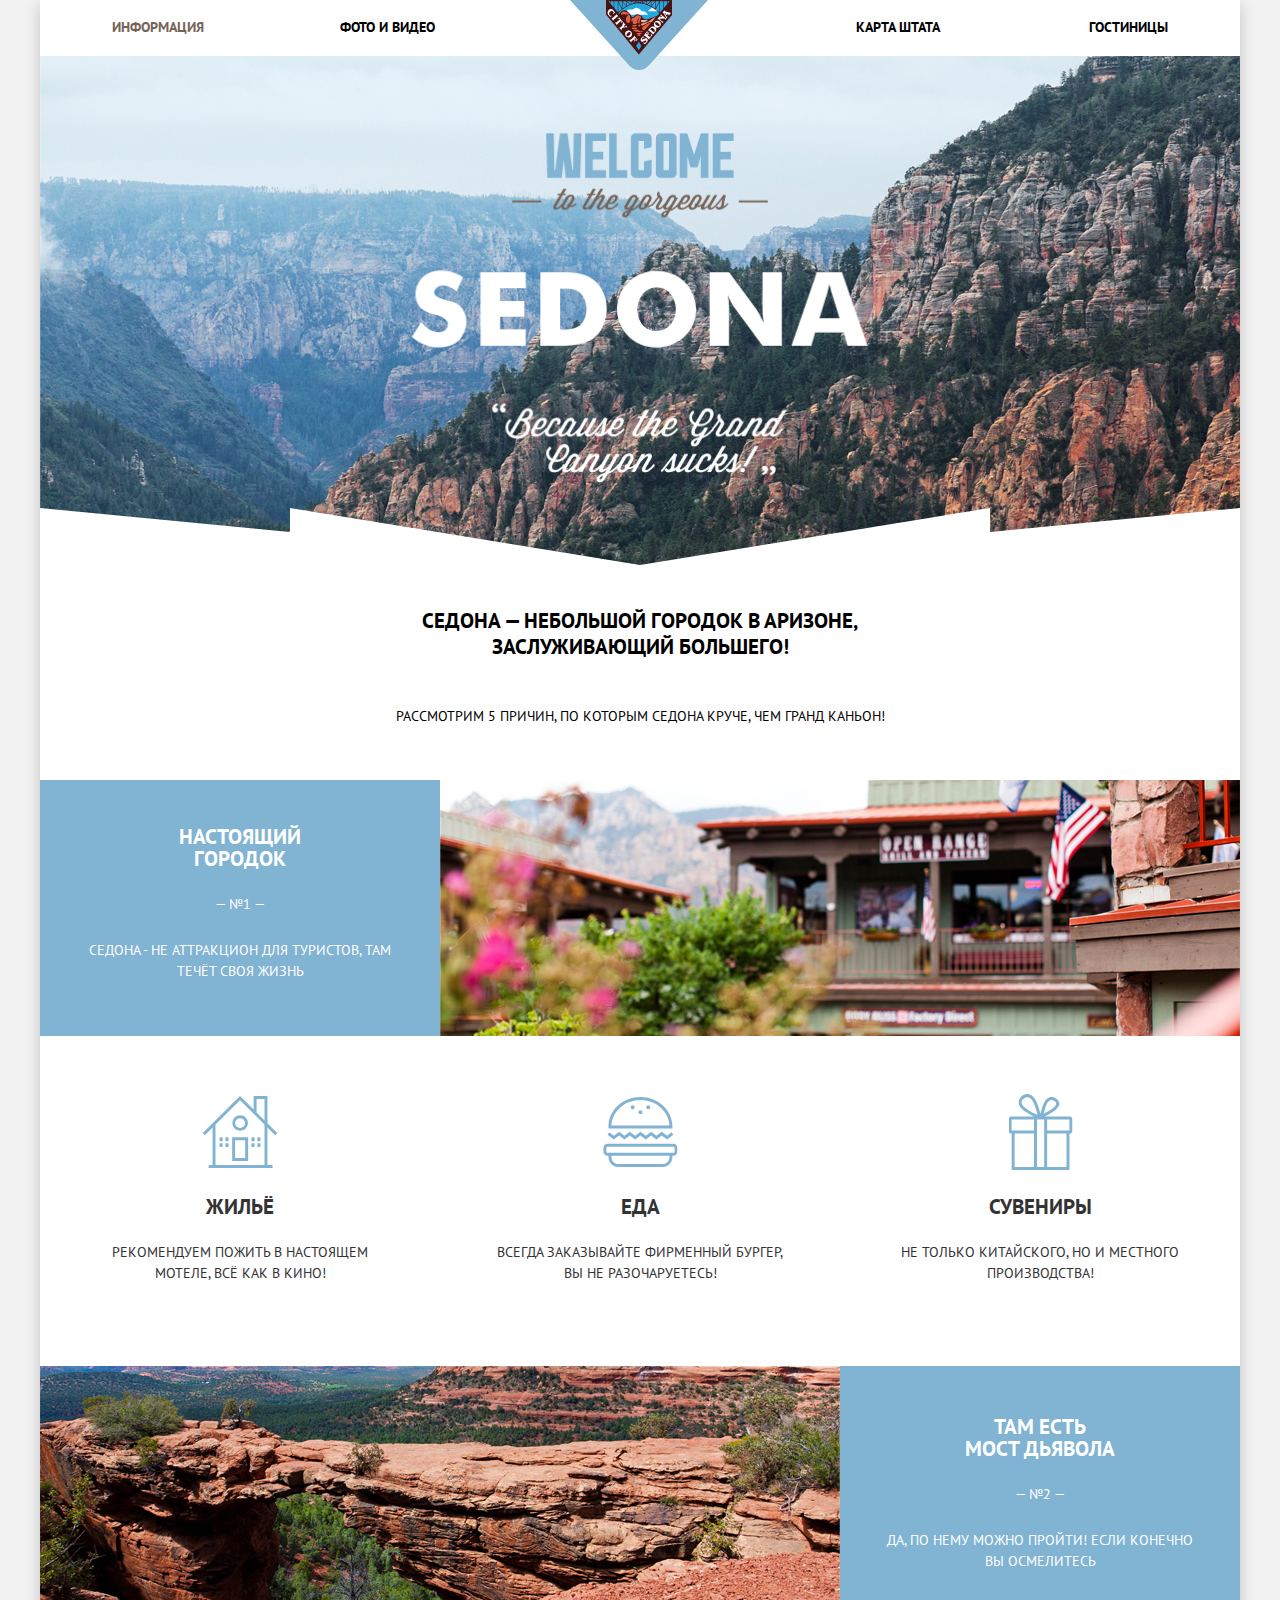
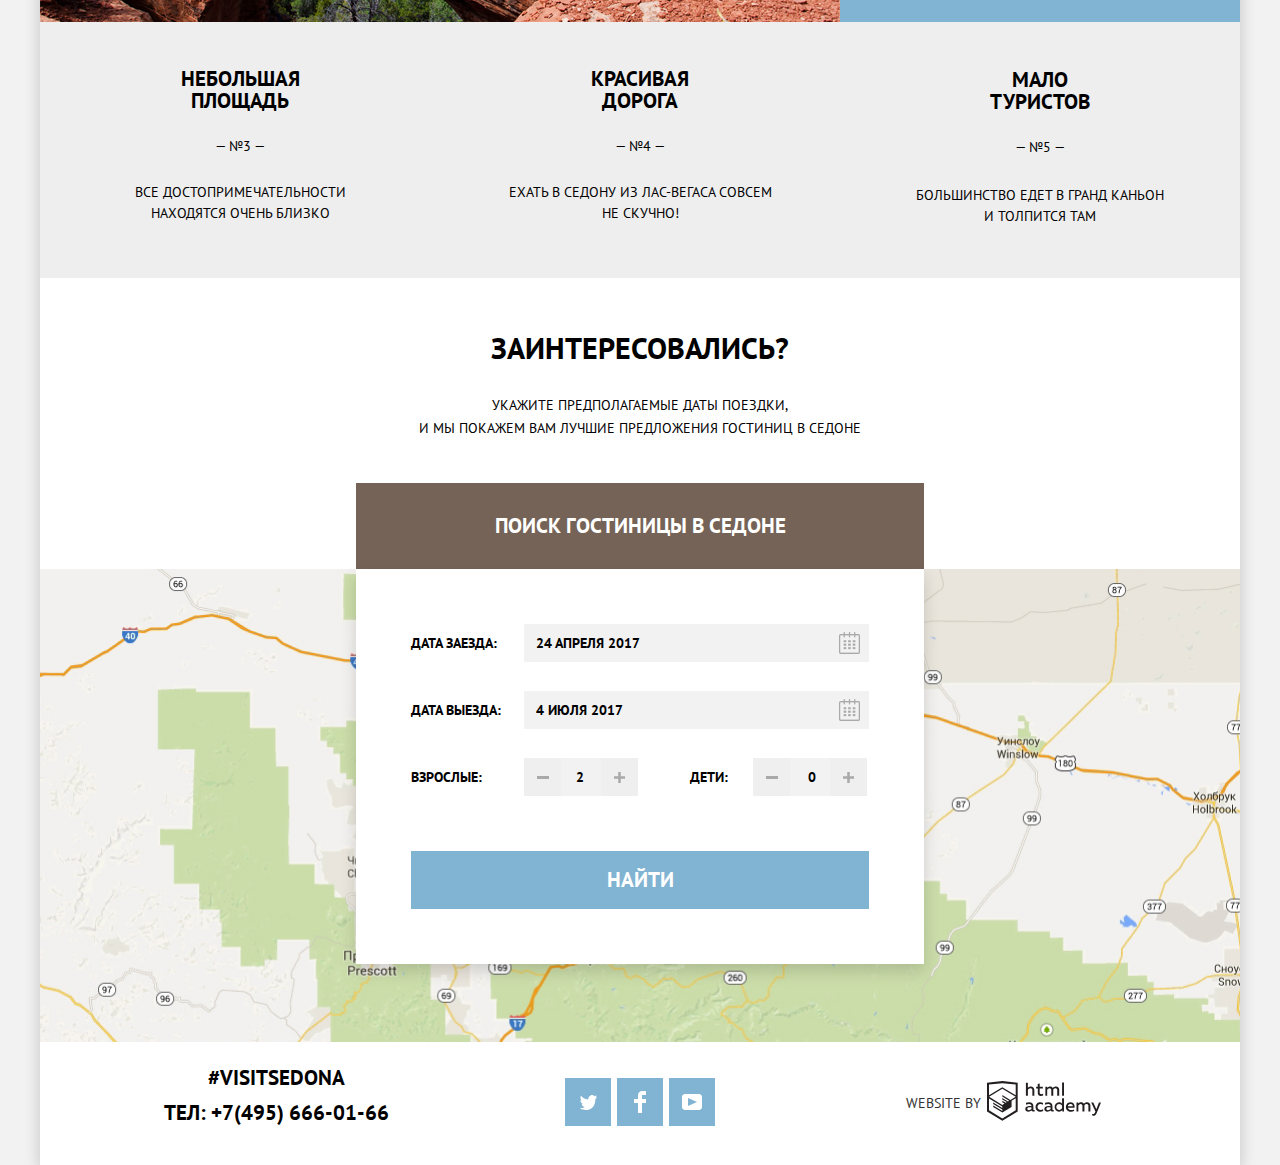
==== commit e3ab1aa6: "v.1.01" ====
--- a/index.html
+++ b/index.html
@@ -14,7 +14,7 @@
     <div class="container">
       <nav class="page-header">
         <div class="page-header__logo">
-          <a href="#"></a>
+          <a></a>
         </div>
         <ul class="page-header__list">
           <li class="page-header__item">
@@ -108,8 +108,8 @@
           <p>Укажите предполагаемые даты поездки, <br> и мы покажем вам лучшие предложения гостиниц в седоне
           </p>
           <button class="button popup-open" type="button">ПОИСК ГОСТИНИЦЫ В седоне</button>
-
-          <div class="popup-search popup-search--active">
+          
+          <div class="popup-search popup-search--active"> 
             <form action="https://echo.htmlacademy.ru/" class="popup-form" method="GET">
               <div class="popup-item">
                 <label for="date-in">Дата заезда:</label>
--- a/css/stile.css
+++ b/css/stile.css
@@ -35,6 +35,7 @@
   text-align: center;
   text-transform: uppercase;
   display: grid;
+  background-color: var(--middle-grey);
 }
 
 .visually-hidden {
@@ -143,15 +144,11 @@
 
 .page-header__item {
   display: flex;
+  justify-content: start;
   width: 458px;
   padding: 0;
   margin: 0;
   padding-left: 2px;
-}
-
-.page-header__item:last-child a {
-  text-align: right;
-  padding-right: 2px;
 }
 
 .page-header__item a {
@@ -161,6 +158,11 @@
   text-transform: uppercase;
   color: var(--basic-black);
   text-align: left;
+}
+
+.page-header__item:last-child a {
+  text-align: right;
+  padding-right: 2px;
 }
 
 .page-header__item a:hover,
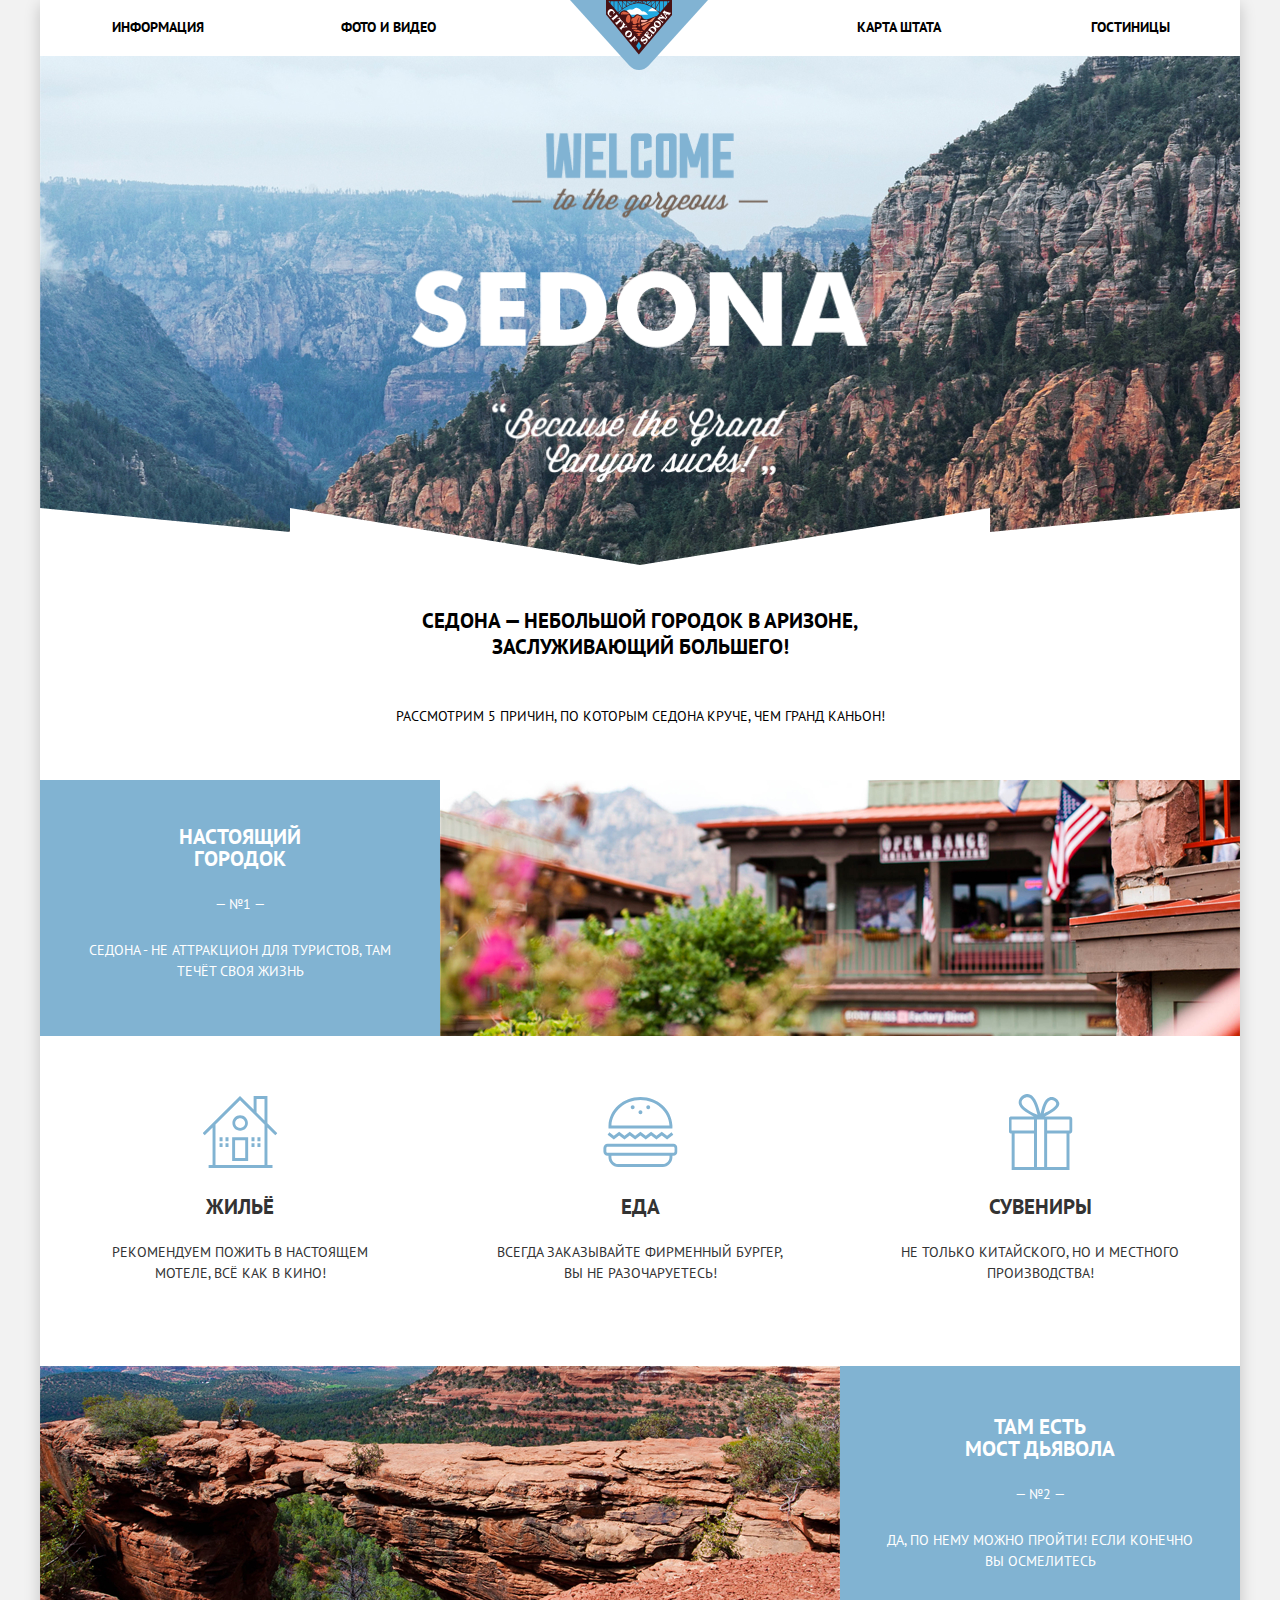
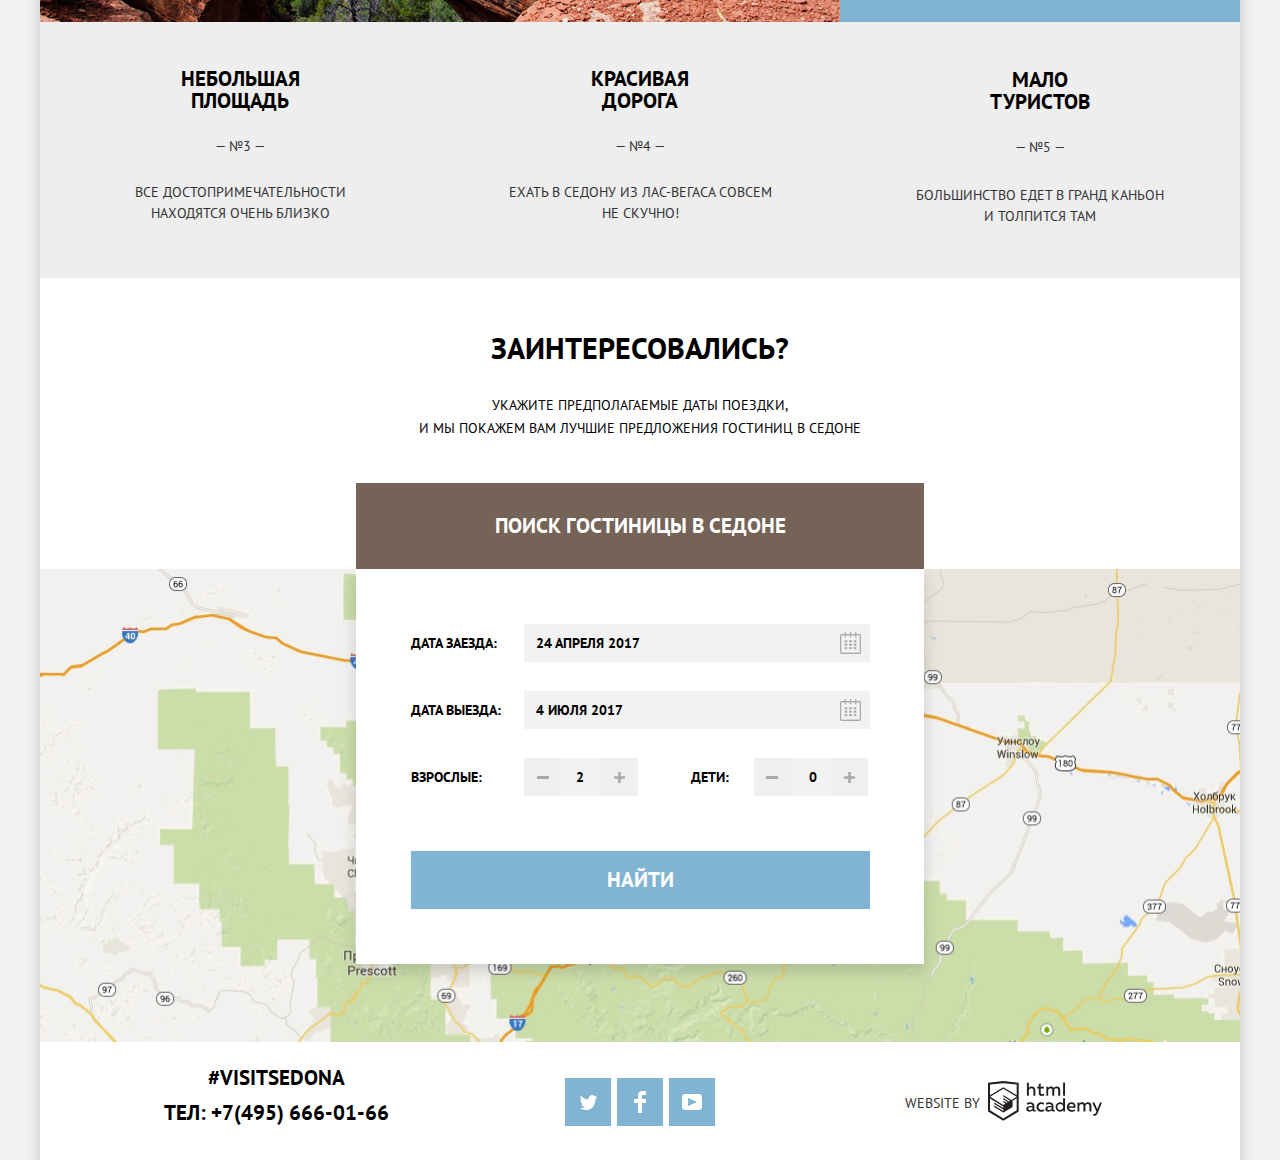
==== commit 29405d6a: "патч 1" ====
--- a/index.html
+++ b/index.html
@@ -5,42 +5,45 @@
   <meta charset="utf-8">
   <link href="https://fonts.googleapis.com/css2?family=PT+Sans:wght@400;700&display=swap" rel="stylesheet">
   <link rel="stylesheet" href="css/normalize.css">
-  <link rel="stylesheet" href="css/stile.css">
+  <link rel="stylesheet" href="css/style.css">
   <title>HTML Academy: Седона</title>
 </head>
 
 <body class="page-body">
-  <div class="wrapper">
     <div class="container">
       <nav class="page-header">
         <div class="page-header__logo">
           <a></a>
         </div>
         <ul class="page-header__list">
-          <li class="page-header__item">
-            <a class="page-header__item--active">Информация</a>
-            <a href="#">Фото и видео</a>
+          <li class="page-header__column">
+            <div class="page-header__item-wrapper">
+              <a class="page-header__item" href="blank.html">Информация</a>
+            </div>
+            <div class="page-header__item-wrapper">
+              <a class="page-header__item" href="blank.html">Фото и видео</a>
+            </div>
           </li>
-          <li class="page-header__item">
-            <a href="#">Карта штата</a>
-            <a href="hotels.html">Гостиницы</a>
+          <li class="page-header__column">
+            <div class="page-header__item-wrapper">
+              <a class="page-header__item" href="blank.html">Карта штата</a>
+            </div>
+            <div class="page-header__item-wrapper">
+              <a class="page-header__item" href="hotels.html">Гостиницы</a>
+            </div>
           </li>
         </ul>
       </nav>
 
       <main class="page-main">
-        <div class="page-main__slider">
-          <div class="page-main__slider-logo">
+        <div class="page-main__promo">
+          <div class="page-main__promo-logo">
             <img src="img/welcome.png" width="457" height="350" alt="добро пожаловать в Седону">
           </div>
         </div>
-
         <h1>Седона — небольшой городок в Аризоне, заслуживающий большего! </h1>
-
         <h2>Рассмотрим 5 причин, по которым Седона круче, чем гранд каньон!</h2>
-
         <ul class="page-main__list">
-
           <li class="page-main__item">
             <div class="page-main__item-description">
               <h3>Настоящий городок</h3>
@@ -52,26 +55,19 @@
             </div>
             <ul class="page-main__services-list">
               <li class="page-main__services-item">
-                <a href="#">
-                  <span>Жильё</span>
-                  <p>Рекомендуем пожить в настоящем мотеле, всё как в кино!</p>
-                </a>
+                <span>Жильё</span>
+                <p class="service-description">Рекомендуем пожить в настоящем мотеле, всё как в кино!</p>
               </li>
               <li class="page-main__services-item">
-                <a href="#">
-                  <span>Еда</span>
-                  <p>Всегда заказывайте фирменный бургер, вы не разочаруетесь!</p>
-                </a>
+                <span>Еда</span>
+                <p class="service-description">Всегда заказывайте фирменный бургер, вы не разочаруетесь!</p>
               </li>
               <li class="page-main__services-item">
-                <a href="#">
-                  <span>Сувениры</span>
-                  <p>Не только китайского, но и местного производства!</p>
-                </a>
+                <span>Сувениры</span>
+                <p class="service-description">Не только китайского, но и местного производства!</p>
               </li>
             </ul>
           </li>
-
           <li class="page-main__item">
             <div class="page-main__item-picture">
               <img src="img/slides/slide-2.jpg" width="800" height="256" alt="Настоящий городок">
@@ -82,7 +78,6 @@
               <p>Да, по нему можно пройти! Если конечно вы осмелитесь</p>
             </div>
           </li>
-
           <li class="page-main__item">
             <div class="page-main__item-description">
               <h3>небольшая площадь</h3>
@@ -100,52 +95,46 @@
               <p>большинство едет в гранд каньон <br> и толпится там</p>
             </div>
           </li>
-
         </ul>
-
-        <div class="interesed">
+        <div class="interested">
           <h2>Заинтересовались?</h2>
           <p>Укажите предполагаемые даты поездки, <br> и мы покажем вам лучшие предложения гостиниц в седоне
           </p>
-          <button class="button popup-open" type="button">ПОИСК ГОСТИНИЦЫ В седоне</button>
-          
-          <div class="popup-search popup-search--active"> 
+          <button class="button popup-open" id="popup-open" type="button">ПОИСК ГОСТИНИЦЫ В седоне</button>
+          <div class="popup-search popup-search--active" id="popup-search">
             <form action="https://echo.htmlacademy.ru/" class="popup-form" method="GET">
-              <div class="popup-item">
-                <label for="date-in">Дата заезда:</label>
-                <input class="popup-input" type="text" id="date-in" value="24 апреля 2017">
-                <button type="button" class="calendar"></button>
-              </div>
-              <div class="popup-item">
-                <label for="date-out">Дата выезда:</label>
-                <input class="popup-input" type="text" id="date-out" value="4 июля 2017">
-                <button type="button" class="calendar"></button>
-              </div>
-              <div class="popup-item">
-                <label for="old">Взрослые:</label>
-                <div class="popap-input__wrapper">
-                  <button type="button" class="count-btn"></button>
-                  <input class="popup-input" type="text" id="old" value="2">
-                  <button type="button" class="count-btn"></button>
-                </div>
-              </div>
-              <div class="popup-item">
-                <label for="children">Дети:</label>
-                <div class="popap-input__wrapper">
-                  <button type="button" class="count-btn"></button>
-                  <input class="popup-input" type="text" id="children" value="0">
-                  <button type="button" class="count-btn"></button>
-                </div>
-              </div>
+              <ul class="popup-list">
+                <li class="popup-item">
+                  <label for="date-in">Дата заезда:</label>
+                  <input class="popup-input" type="text" name="date" id="date-in" value="24 апреля 2017">
+                  <button type="button" class="calendar"></button>
+                </li>
+                <li class="popup-item">
+                  <label for="date-out">Дата выезда:</label>
+                  <input class="popup-input" type="text" name="date" id="date-out" value="4 июля 2017">
+                  <button type="button" class="calendar"></button>
+                </li>
+                <li class="popup-item">
+                  <label for="old">Взрослые:</label>
+                  <div class="popup-input__wrapper">
+                    <button type="button" class="count-btn"></button>
+                    <input class="popup-input" type="text" name="count" id="old" value="2">
+                    <button type="button" class="count-btn"></button>
+                  </div>
+                </li>
+                <li class="popup-item">
+                  <label for="children">Дети:</label>
+                  <div class="popup-input__wrapper">
+                    <button type="button" class="count-btn"></button>
+                    <input class="popup-input" type="text" name="count" id="children" value="0">
+                    <button type="button" class="count-btn"></button>
+                  </div>
+                </li>
+              </ul>
               <button type="submit" class="button popup-btn">Найти</button>
             </form>
           </div>
-
         </div>
-
-        <form action="https://echo.htmlacademy.ru/" method="POST">
-        </form>
-
         <div class="page-main__map">
           <img src="img/map.jpg" width="1200" height="594" alt="карта">
         </div>
@@ -154,25 +143,26 @@
       <footer class="page-footer">
         <div class="page-footer__column">
           <span>#visitSEDONA</span>
-          <span>ТЕЛ: +7(495) 666-01-66</span>
+          <a href="tel:+74956660166" class="phone">ТЕЛ: +7(495) 666-01-66</a>
         </div>
         <div class="page-footer__column">
           <div class="page-footer__social">
             <ul class="page-footer__list">
               <li class="page-footer__social-item">
-                <a href="#">twitter</a>
+                <a href="blank.html">twitter</a>
               </li>
               <li class="page-footer__social-item">
-                <a href="#">facebook</a>
+                <a href="blank.html">facebook</a>
               </li>
               <li class="page-footer__social-item">
-                <a href="#">youtube</a>
+                <a href="blank.html">youtube</a>
+              </li>
             </ul>
           </div>
         </div>
         <div class="page-footer__column">
-          <a class="copyright" href="#">
-            <span>Website by</span>
+          <p>Website by</p>
+          <a class="copyright" href="https://htmlacademy.ru/intensive/htmlcss">
             <svg width="114" height="40" viewBox="0 0 114 40" fill="none" xmlns="http://www.w3.org/2000/svg">
               <path fill-rule="evenodd" clip-rule="evenodd"
                 d="M15.5197 0.057373H15.3509L0 1.71895V30.4945L15.3509 39.8382L30.7018 30.4945V1.71895L15.5197 0.057373ZM77.0183 1.62185H75.0876V14.7311H77.0183V1.62185ZM40.8619 1.63264V6.76843C41.6131 5.9864 42.6386 5.5436 43.7105 5.53843C44.6823 5.47908 45.6329 5.84495 46.3253 6.54479C47.0177 7.24462 47.3866 8.21244 47.3399 9.20685V14.7634H45.367V9.46579C45.4231 8.94897 45.2754 8.43059 44.9566 8.02553C44.6377 7.62047 44.174 7.36218 43.6683 7.3079H43.3518C42.3456 7.36979 41.4321 7.9295 40.9041 8.80764V14.7634H38.8995V1.63264H40.8619ZM77.0183 30.4837H75.2775V29.0595C74.4828 30.1353 73.23 30.7538 71.9119 30.7211C69.4751 30.5528 67.5825 28.4822 67.5825 25.9845C67.5825 23.4867 69.4751 21.4162 71.9119 21.2479C73.1195 21.2052 74.2818 21.7203 75.0771 22.6505V17.3205H77.0183V30.4837ZM47.0656 29.0595C47.263 29.0515 47.4583 29.0152 47.6459 28.9516V30.3866C47.2482 30.5404 46.826 30.6172 46.4009 30.6132C45.6482 30.6769 44.9394 30.2429 44.639 29.5342C43.7036 30.31 42.5302 30.7227 41.3261 30.6995C39.733 30.6995 38.256 29.804 38.256 27.9482C38.256 25.65 40.3661 24.9379 42.1702 24.9379C42.9402 24.9505 43.707 25.0408 44.4596 25.2076V24.884C44.4596 23.805 43.6578 22.9742 42.1491 22.9742C41.0585 22.9764 39.9804 23.2116 38.9839 23.6647V21.8305C40.0678 21.451 41.204 21.2506 42.3495 21.2371C44.8394 21.2371 46.3693 22.4455 46.3693 25.1753V28.4121C46.3546 28.5668 46.401 28.721 46.4981 28.8406C46.5951 28.9601 46.7349 29.035 46.8862 29.0487H47.0656V29.0595ZM40.2711 27.8403C40.298 28.229 40.4761 28.5905 40.7655 28.844C41.055 29.0974 41.4317 29.2217 41.8115 29.189H41.9275C42.8819 29.1906 43.7973 28.8022 44.4702 28.11V26.5779C43.842 26.4414 43.2026 26.3655 42.5605 26.3513C41.5055 26.3513 40.2817 26.7074 40.2817 27.8403H40.2711ZM56.0229 21.9384C55.1962 21.4632 54.2596 21.2246 53.3115 21.2479H52.9422C51.7332 21.2873 50.5891 21.8166 49.7619 22.7192C48.9347 23.6218 48.4923 24.8236 48.5321 26.06V26.5024C48.6957 29.0004 50.805 30.8921 53.2482 30.7318C54.2519 30.7555 55.2477 30.5452 56.1601 30.1168V28.2718C55.3769 28.7215 54.4945 28.9591 53.5963 28.9624C52.5199 29.0288 51.4963 28.4793 50.9385 27.5356C50.3806 26.5918 50.3806 25.4095 50.9385 24.4658C51.4963 23.522 52.5199 22.9725 53.5963 23.039C54.461 23.0357 55.3066 23.2989 56.0229 23.7942V21.9384ZM66.1514 29.0595C66.3488 29.0515 66.5441 29.0152 66.7317 28.9516V30.3866C66.334 30.5404 65.9118 30.6172 65.4867 30.6132C64.734 30.6769 64.0252 30.2429 63.7248 29.5342C62.7894 30.31 61.616 30.7227 60.4119 30.6995C58.8188 30.6995 57.3417 29.804 57.3417 27.9482C57.3417 25.65 59.4518 24.9379 61.256 24.9379C62.0259 24.9505 62.7928 25.0408 63.5454 25.2076V24.884C63.5454 23.805 62.7436 22.9742 61.2349 22.9742C60.1443 22.9764 59.0662 23.2116 58.0697 23.6647V21.8305C59.1536 21.451 60.2897 21.2506 61.4353 21.2371C63.9252 21.2371 65.455 22.4455 65.455 25.1753V28.4121C65.4404 28.5668 65.4868 28.721 65.5838 28.8406C65.6809 28.9601 65.8207 29.035 65.972 29.0487H66.1514V29.0595ZM59.855 28.8481C59.5632 28.5943 59.3837 28.2311 59.3569 27.8403H59.378C59.378 26.7074 60.5385 26.3513 61.6569 26.3513C62.299 26.3655 62.9383 26.4414 63.5665 26.5779V28.11C62.8937 28.8022 61.9782 29.1906 61.0239 29.189H60.9078C60.5263 29.2247 60.1469 29.1019 59.855 28.8481ZM69.3271 25.9305C69.3271 24.2859 70.6308 22.9526 72.239 22.9526L72.2601 23.0066C73.4742 23.0066 74.5742 23.7382 75.0665 24.8732V27.0311C74.5856 28.1871 73.4673 28.9296 72.239 28.9084C70.6308 28.9084 69.3271 27.5752 69.3271 25.9305ZM83.3486 21.2479C86.8408 21.2479 88.0541 24.1395 87.4844 26.7397H80.922C81.1436 28.3582 82.6839 29.0163 84.2876 29.0163C85.2509 29.0196 86.2027 28.8021 87.0729 28.3797V30.1061C86.0736 30.5421 84.9939 30.7519 83.9078 30.7211C81.2385 30.7211 78.8963 29.189 78.8963 25.9521C78.8362 24.7502 79.2482 23.5736 80.0408 22.6841C80.8334 21.7945 81.9408 21.2658 83.1165 21.2155H83.3486V21.2479ZM80.8693 25.1753C80.9704 23.8237 82.1216 22.8104 83.4436 22.9095H83.4858C84.1064 22.8531 84.7196 23.08 85.1612 23.5295C85.6028 23.979 85.8275 24.6051 85.7752 25.24H80.8693V25.1753ZM89.489 30.4621V21.4961H91.2298V22.575C91.9777 21.7197 93.041 21.2229 94.1628 21.2047C95.2951 21.1328 96.3712 21.7163 96.9482 22.7153C97.7407 21.8335 98.8477 21.3161 100.018 21.2803C100.952 21.2327 101.859 21.6011 102.507 22.2901C103.154 22.9792 103.478 23.9213 103.394 24.8732V30.4837H101.39V24.9271C101.437 24.4734 101.306 24.0191 101.024 23.6647C100.743 23.3104 100.336 23.0852 99.8917 23.039H99.6174C98.7512 23.0941 97.9525 23.536 97.4335 24.2474V30.4837H95.4289V24.9271C95.4728 24.47 95.3357 24.0139 95.0481 23.6611C94.7606 23.3082 94.3467 23.088 93.8991 23.0497H93.6881C92.7466 23.1344 91.8915 23.6449 91.3564 24.4416V30.5161H89.5312L89.489 30.4621ZM113.977 21.4745H111.972L109.324 28.2718L106.306 21.4853H104.196L108.417 30.5484L108.237 31.0016C107.72 32.3611 107.003 33.0516 106.053 33.0516C105.75 33.0548 105.447 33.0112 105.156 32.9221V34.6161C105.536 34.7125 105.926 34.7632 106.317 34.7671C107.646 34.7671 108.902 34.0226 109.851 31.6813L113.977 21.4745ZM52.689 5.78658V2.54974L50.7266 3.01369V5.73264H49.144V7.49132H50.7899V11.9905C50.7231 12.817 51.0244 13.6301 51.61 14.2038C52.1955 14.7775 53.0028 15.0505 53.8073 14.9468C54.5996 14.9535 55.3875 14.8259 56.139 14.5692V12.8429C55.5727 13.0781 54.9672 13.199 54.356 13.199C53.2165 13.199 52.689 12.8105 52.689 11.6237V7.5129H55.8541V5.78658H52.689ZM58.3862 14.7526V5.75421H60.1376V6.83316C60.8811 5.97655 61.9403 5.476 63.0601 5.45211C64.1624 5.38099 65.2146 5.93142 65.8032 6.88711C66.5958 6.00534 67.7028 5.48794 68.8734 5.45211C69.8138 5.41462 70.7233 5.79859 71.364 6.50353C72.0046 7.20846 72.3126 8.16418 72.2073 9.12053V14.7418H70.2028V9.18527C70.2499 8.73151 70.1184 8.27721 69.8373 7.92287C69.5561 7.56853 69.1485 7.34334 68.7046 7.29711H68.4619C67.5957 7.35228 66.797 7.7942 66.278 8.50553V14.7418H64.2734V9.18527C64.3206 8.73151 64.1891 8.27721 63.9079 7.92287C63.6268 7.56853 63.2191 7.34334 62.7752 7.29711H62.5326C61.5911 7.38181 60.736 7.89229 60.2009 8.68895V14.7634H58.3862V14.7526ZM28.6972 29.3033L28.7078 29.2968L28.6972 29.3184V29.3033ZM28.6972 17.3205V29.3033L15.3509 37.4321L2.00459 29.3184V17.5147L15.2876 25.6068V27.0311L6.18257 21.5284V22.9418L15.3404 28.5632V30.0629L6.19312 24.4955V25.9521L15.3509 31.5734L24.5826 25.9197V19.8129L28.6972 17.3205ZM28.7078 15.7776L25.0362 17.9355L23.3482 19.0145L15.3087 14.0837V15.4971L22.156 19.7266L22.0083 19.8237L20.9532 20.4063L15.2876 16.9537V18.3995L19.761 21.1184L18.706 21.8413L15.3298 19.7913V21.2047L17.5454 22.5426L15.2982 23.9021L2.11009 15.864L15.3087 7.72869L28.7078 15.7776ZM15.2876 6.27211L28.7078 14.3534V3.56395L15.3615 2.12895L2.01514 3.56395V14.3534L15.2876 6.27211Z"
@@ -181,9 +171,9 @@
           </a>
         </div>
       </footer>
-    </div> <!-- container -->
-  </div> <!-- wrapper -->
-
+    </div>
+  
+<script src="js/app.js"></script>
 </body>
 
 </html>--- a/css/style.css
+++ b/css/style.css
@@ -0,0 +1,1349 @@
+:root {
+  --basic-black: #000000;
+  --middle-black: #666666;
+  --light-blue: #81B3D2;
+  --basic-white: #ffffff;
+  --light-grey: #EEEEEE;
+  --middle-grey: #F2F2F2;
+  --basic-grey: #ABABAB;
+  --light-black: #333333;
+  --basic-blue: #669EC0;
+  --darck-blue: #5496BD;
+  --basic-broun: #766357;
+  --darck-broun: #503E33;
+}
+
+*,
+*::before,
+*::after {
+  box-sizing: border-box;
+}
+
+.page {
+  height: 100%;
+}
+
+.page-body {
+  display: grid;
+  min-height: 100%;
+  font-family: "PT Sans", "Arial", sans-serif;
+  font-style: normal;
+  font-weight: normal;
+  font-size: 14px;
+  line-height: 21px;
+  align-items: center;
+  text-align: center;
+  text-transform: uppercase;
+  background-color: var(--middle-grey);
+}
+
+.visually-hidden {
+  position: absolute;
+  width: 1px;
+  height: 1px;
+  margin: -1px;
+  border: 0;
+  padding: 0;
+  clip: rect(0 0 0 0);
+  overflow: hidden;
+}
+
+.container {
+  display: grid;
+  grid-template-rows: min-content 1fr min-content;
+  align-items: start;
+  position: relative;
+  min-height: 100%;
+  width: 1200px;
+  margin: 0 auto;
+  background: #FFFFFF;
+  box-shadow: 0px 5px 15px rgba(0, 1, 1, 0.2);
+}
+
+a {
+  width: 100%;
+  text-decoration: none;
+}
+
+/* buttons */
+.button {
+  width: 110px;
+  outline: none;
+  border: none;
+  background-color: var(--light-blue);
+  cursor: pointer;
+}
+
+.button:hover,
+.button:focus {
+  background-color: var(--basic-blue);
+}
+
+.button:active {
+  background-color: var(--darck-blue);
+  color: rgba(255, 255, 255, 0.3);
+}
+
+.button-2 {
+  outline: none;
+  border: none;
+  width: 142px;
+  background-color: var(--basic-broun);
+  cursor: pointer;
+}
+
+.button-2:hover,
+.button-2:focus {
+  background-color: #604E43;
+}
+
+.button-2:active {
+  background-color: var(--darck-broun);
+  color: rgba(255, 255, 255, 0.3);
+}
+
+/* header */
+.page-header {
+  position: relative;
+  padding-left: 70px;
+  padding-right: 70px;
+  padding-top: 14px;
+  padding-bottom: 16px;
+}
+
+.page-header__logo {
+  display: flex;
+  position: absolute;
+  content: "";
+  top: 0;
+  left: 50%;
+  width: 140px;
+  height: 70px;
+  background-image: url("../img/logo.svg");
+  background-repeat: no-repeat;
+  transform: translate(-50%);
+  z-index: 1;
+}
+
+.page-header__list {
+  display: flex;
+  justify-content: space-between;
+  margin: 0;
+  padding: 0;
+  list-style: none;
+}
+
+.page-header__column {
+  display: flex;
+  width: 458px;
+}
+
+.page-header__item-wrapper {
+  display: flex;
+  width: 50%;
+  padding: 0;
+  margin: 0;
+  padding-left: 2px;
+}
+
+.page-header__column:last-child .page-header__item-wrapper {
+  justify-content: flex-end;
+}
+
+.page-header__item {
+  width: auto;
+  font-weight: bold;
+  font-size: 14px;
+  line-height: 26px;
+  text-transform: uppercase;
+  color: var(--basic-black);
+}
+
+a.page-header__item:hover,
+a.page-header__item:focus {
+  color: var(--light-blue);
+}
+
+a.page-header__item:active {
+  color: rgba(0, 0, 0, 0.3);
+}
+
+a.page-header__item--active,
+a.page-header__item--active:hover {
+  color: #766357;
+  cursor: text;
+}
+
+/* main */
+.page-main {
+  position: relative;
+  width: 100%;
+}
+
+.page-main__promo {
+  position: relative;
+  display: flex;
+  justify-content: center;
+  align-items: center;
+  width: 100%;
+  height: 509px;
+  background-image: url("../img/background-photo.jpg");
+  background-repeat: no-repeat;
+  background-size: cover;
+  background-color: var(--light-blue);
+}
+
+.page-main__promo-logo {
+  position: absolute;
+  top: 77px;
+  left: 50%;
+  width: 457px;
+  height: 350px;
+  transform: translateX(-50%);
+}
+
+.page-main__promo::after {
+  position: absolute;
+  content: "";
+  bottom: 0;
+  display: block;
+  width: 100%;
+  height: 57px;
+  background-image: url("../img/shape.png");
+  background-repeat: no-repeat;
+
+}
+
+.page-main h1 {
+  width: 470px;
+  margin: 0 auto;
+  padding-top: 43px;
+  padding-bottom: 43px;
+  font-family: "PT Sans", "Arial", sans-serif;
+  font-style: normal;
+  font-weight: bold;
+  font-size: 21px;
+  line-height: 26px;
+  text-align: center;
+  text-transform: uppercase;
+}
+
+.page-main h2 {
+  margin: 0 auto;
+  padding: 0;
+  padding-bottom: 51px;
+  font-weight: normal;
+  font-size: 14px;
+  line-height: 26px;
+  text-align: center;
+  text-transform: uppercase;
+}
+
+.page-main__list {
+  display: flex;
+  flex-wrap: wrap;
+  margin: 0;
+  padding: 0;
+  list-style: none;
+}
+
+.page-main__item {
+  display: flex;
+  flex-wrap: wrap;
+}
+
+.page-main__item-description {
+  display: flex;
+  justify-content: center;
+  flex-wrap: wrap;
+  width: 400px;
+  margin-right: auto;
+  padding-left: 40px;
+  padding-right: 40px;
+  padding-top: 46px;
+  padding-bottom: 29px;
+  background-color: var(--light-blue);
+  color: var(--basic-white);
+}
+
+.page-main__item-description:nth-child(2) {
+  padding-top: 50px;
+}
+
+.page-main__item-description.item-self {
+  padding-top: 46px;
+}
+
+.page-main__item-description:last-child {
+  margin-right: 0;
+  padding-bottom: 25px;
+}
+
+.page-main__item:last-child,
+.page-main__item:last-child>.page-main__item-description {
+  background-color: var(--light-grey);
+  color: var(--basic-black)
+}
+
+.page-main__item-description h3 {
+  width: 155px;
+  margin: auto;
+  margin-bottom: 24px;
+  font-weight: bold;
+  font-size: 21px;
+  line-height: 22px;
+  text-transform: uppercase;
+}
+
+.page-main__item-description p {
+  width: 100%;
+  margin: 0;
+  padding-bottom: 25px;
+  color: var(--light-black);
+}
+
+.page-main__item:nth-child(1) p,
+.page-main__item:nth-child(2) p {
+  color: var(--basic-white);
+}
+
+.page-main__item-picture {
+  display: flex;
+  flex-grow: 1;
+  align-items: stretch;
+}
+
+.page-main__services-list {
+  display: flex;
+  justify-content: space-between;
+  margin: 0;
+  padding: 0;
+  padding-top: 60px;
+  padding-bottom: 82px;
+  list-style: none;
+}
+
+.page-main__services-item {
+  display: flex;
+  flex-wrap: wrap;
+  justify-content: center;
+  width: 400px;
+  padding-top: 100px;
+  font-size: 14px;
+  line-height: 21px;
+  text-transform: uppercase;
+  text-align: center;
+  color: var(--light-black);
+}
+
+.page-main__services-item p.service-description {
+  color: var(--light-black);
+}
+
+.page-main__services-item span {
+  position: relative;
+  width: 100%;
+  padding-bottom: 25px;
+  text-align: center;
+  font-weight: bold;
+  font-size: 21px;
+  line-height: 21px;
+  text-transform: uppercase;
+}
+
+.page-main__services-item span::before {
+  position: absolute;
+  content: "";
+  top: -103px;
+  left: 50%;
+  display: block;
+  width: 75px;
+  height: 77px;
+  background-repeat: no-repeat;
+  background-position-x: 50%;
+  background-position-y: 50%;
+  transform: translateX(-50%);
+}
+
+.page-main__services-item p {
+  width: 300px;
+  margin: 0;
+}
+
+.page-main__services-item:nth-of-type(1) span::before {
+  background-image: url("../img/icons/icon-house.svg");
+
+}
+
+.page-main__services-item:nth-of-type(2) span::before {
+  background-image: url("../img/icons/icon-food.svg");
+
+}
+
+.page-main__services-item:nth-of-type(3) span::before {
+  background-image: url("../img/icons/icon-present.svg");
+}
+
+.interested {
+  position: relative;
+  display: flex;
+  justify-content: center;
+  flex-wrap: wrap;
+  padding-top: 58px;
+  padding-bottom: 76px;
+  z-index: 1;
+}
+
+.interested h2 {
+  width: 100%;
+  margin: 0;
+  padding: 0;
+  padding-bottom: 34px;
+  font-family: "PT Sans", "Arial", sans-serif;
+  font-style: normal;
+  font-weight: bold;
+  font-size: 30px;
+  line-height: 24px;
+  text-align: center;
+  text-transform: uppercase;
+}
+
+.interested p {
+  display: flex;
+  justify-content: center;
+  width: 500px;
+  margin-top: 0;
+  margin-bottom: 0;
+  padding-top: 0;
+  padding-bottom: 53px;
+  font-weight: normal;
+  font-size: 14px;
+  line-height: 23px;
+  text-transform: uppercase;
+}
+
+.page-main__map {
+  position: relative;
+  width: 100%;
+  height: 473px;
+  overflow: hidden;
+}
+
+.page-main__map img {
+  bottom: 0;
+  left: 0;
+}
+
+/* popup */
+.popup-open {
+  position: absolute;
+  top: 205px;
+  left: 50%;
+  width: 568px;
+  padding-top: 30px;
+  padding-bottom: 30px;
+  background: var(--basic-broun);
+  font-family: "PT Sans", "Arial", sans-serif;
+  font-style: normal;
+  font-weight: bold;
+  font-size: 21px;
+  line-height: 26px;
+  text-transform: uppercase;
+  text-align: center;
+  color: var(--basic-white);
+  transform: translateX(-50%);
+  cursor: pointer;
+  z-index: 1;
+}
+
+.popup-open:hover,
+.popup-open:focus {
+  background-color: var(--darck-broun);
+  opacity: 0.9;
+}
+
+.popup-open:active {
+  background-color: var(--darck-broun);
+  opacity: 1;
+  color: rgba(255, 255, 255, 0.3);
+}
+
+.popup-search {
+  position: absolute;
+  top: 291px;
+  display: flex;
+  flex-wrap: wrap;
+  width: 568px;
+  padding-left: 55px;
+  padding: 55px;
+  background-color: var(--basic-white);
+  box-shadow: 0px 7px 15px rgba(0, 1, 1, 0.15);
+  display: none;
+}
+
+.popup-search--active {
+  display: flex;
+  animation: bounce 0.9s;
+}
+
+.popup-list {
+  display: flex;
+  flex-wrap: wrap;
+  justify-content: space-between;
+  width: 100%;
+  margin: 0;
+  padding: 0;
+  list-style: none;
+}
+
+.popup-item {
+  position: relative;
+  display: flex;
+  width: 100%;
+  margin-bottom: 29px;
+}
+
+.popup-item:nth-of-type(3),
+.popup-item:nth-of-type(4) {
+  width: 50%;
+}
+
+.popup-form label {
+  display: flex;
+  align-items: center;
+  width: 113px;
+  font-weight: bold;
+  font-size: 14px;
+  line-height: 26px;
+  text-transform: uppercase;
+}
+
+.popup-item:nth-of-type(4) label {
+  padding-left: 50px;
+}
+
+.popup-form input {
+  position: relative;
+  align-items: center;
+  width: 346px;
+  height: 38px;
+  padding-left: 12px;
+  border: none;
+  background-color: var(--middle-grey);
+  font-weight: bold;
+  font-size: 14px;
+  line-height: 26px;
+  text-transform: uppercase;
+}
+
+.popup-form :nth-of-type(3) input {
+  width: 40px;
+  text-align: center;
+  padding-left: 0px;
+}
+
+.popup-form :nth-of-type(4) input {
+  width: 40px;
+  text-align: center;
+  padding-left: 6px;
+}
+
+.popup-form input:hover {
+  background-color: #ebebeb;
+}
+
+.popup-form input:focus {
+  background-color: var(--basic-white);
+  outline: none;
+  border: 2px solid #E5E5E5;
+}
+
+.popup-input__wrapper {
+  position: relative;
+  display: flex;
+  width: 114px;
+}
+
+button.count-btn {
+  width: 38px;
+  height: 38px;
+  border: none;
+  cursor: pointer;
+}
+
+.popup-item button:nth-of-type(1) {
+  background-image: url("../img/icons/minus.svg");
+  background-repeat: no-repeat;
+  background-size: unset;
+  background-position: 50%;
+}
+
+.popup-item button:nth-of-type(1):hover,
+.popup-item button:nth-of-type(1):focus {
+  background-image: url("../img/icons/minus-black.svg");
+  outline: none;
+}
+
+.popup-item button:nth-of-type(1):active {
+  background-image: url("../img/icons/minus-blue.svg");
+}
+
+.popup-item button:nth-of-type(2) {
+  background-image: url("../img/icons/plus.svg");
+  background-repeat: no-repeat;
+  background-size: unset;
+  background-position: 50%;
+}
+
+.popup-item button:nth-of-type(2):hover,
+.popup-item button:nth-of-type(2):focus {
+  background-image: url("../img/icons/plus-black.svg");
+  outline: none;
+}
+
+.popup-item button:nth-of-type(2):active {
+  background-image: url("../img/icons/plus-blue.svg");
+}
+
+.popup-btn {
+  align-items: center;
+  width: 100%;
+  height: 58px;
+  margin-top: 26px;
+  font-weight: bold;
+  font-size: 21px;
+  line-height: 26px;
+  text-align: center;
+  text-transform: uppercase;
+  color: var(--basic-white);
+}
+
+.popup-item button.calendar {
+  position: absolute;
+  top: 7px;
+  right: 9px;
+  width: 21px;
+  height: 23px;
+  background-color: transparent;
+  background-image: url("../img/hotels/icons/calendar.png");
+  background-repeat: no-repeat;
+  background-size: cover;
+  background-position: 50%;
+  border: none;
+  outline: none;
+  cursor: pointer;
+}
+
+.popup-item button.calendar:hover,
+.popup-item button.calendar:focus {
+  background-image: url("../img/hotels/icons/calendar-black.png");
+}
+
+.popup-item button.calendar:active {
+  background-image: url("../img/hotels/icons/calendar-blue.png");
+}
+
+/* footer */
+.page-footer {
+
+  display: flex;
+  justify-content: space-between;
+  align-items: center;
+  width: 100%;
+  padding-bottom: 30px;
+  background-color: var(--basic-white);
+}
+
+.page-footer__column {
+  display: flex;
+  flex-wrap: wrap;
+  justify-content: center;
+  align-items: center;
+  width: 400px;
+  padding-top: 22px;
+}
+
+.page-footer__column span {
+  width: 100%;
+  padding-left: 72px;
+  padding-bottom: 12px;
+  font-weight: bold;
+  font-size: 21px;
+  line-height: 20px;
+  text-transform: uppercase;
+  text-align: center;
+}
+
+.page-footer__list {
+  display: flex;
+  flex-wrap: wrap;
+  justify-content: center;
+  padding: 0;
+  margin: 0;
+  list-style: none;
+}
+
+.page-footer__social-item {
+  display: flex;
+  width: 46px;
+  margin-right: 6px;
+  height: 48px;
+  margin-bottom: -4px;
+}
+
+.page-footer__column p {
+  width: auto;
+  margin-right: 8px;
+  margin-top: 26px;
+  color: var(--light-black);
+  font-family: "PT Sans", "Arial", sans-serif;
+  font-style: normal;
+  font-weight: normal;
+  font-size: 14px;
+  line-height: 26px;
+  text-transform: uppercase;
+}
+
+.page-footer__column a {
+  position: relative;
+  width: auto;
+  color: var(--light-black);
+  font-size: 0;
+}
+
+.page-footer__column:last-child {
+  justify-content: flex-start;
+  padding-left: 65px;
+}
+
+a.phone {
+  margin-left: 72px;
+  color: var(--basic-black);
+  font-style: normal;
+  font-weight: bold;
+  font-size: 21px;
+  line-height: 26px;
+  text-align: center;
+  text-transform: uppercase;
+}
+
+a.copyright {
+  margin-top: 2px;
+}
+
+.page-footer__social-item a::before {
+  position: absolute;
+  content: "";
+  top: 3px;
+  left: 3px;
+  display: flex;
+  width: 46px;
+  height: 48px;
+  background-image: url("../img/icons/twitter.svg");
+  background-repeat: no-repeat;
+  background-color: var(--light-blue);
+  background-position: 50%;
+}
+
+.page-footer__social-item:nth-of-type(2) a::before {
+  background-image: url("../img/icons/fb-icon.svg");
+}
+
+.page-footer__social-item:nth-of-type(3) a::before {
+  background-image: url("../img/icons/youtube.svg");
+}
+
+.page-footer__social-item a:hover::before {
+  background-color: var(--basic-blue);
+}
+
+.page-footer__social-item:nth-of-type(1) a:active::before {
+  background-color: var(--darck-blue);
+  background-image: url("../img/icons/twitter-opacity.svg");
+}
+
+.page-footer__social-item:nth-of-type(2) a:active::before {
+  background-color: var(--darck-blue);
+  background-image: url("../img/icons/fb-icon-opacity.svg");
+}
+
+.page-footer__social-item:nth-of-type(3) a:active::before {
+  background-color: var(--darck-blue);
+  background-image: url("../img/icons/youtube-opacity.svg");
+}
+
+.copyright {
+  display: flex;
+}
+
+.copyright svg {
+  margin-top: 6px;
+}
+
+.copyright:hover path,
+.copyright:focus path {
+  fill: var(--light-blue);
+}
+
+.copyright:active path {
+  fill: var(--light-black);
+  opacity: 0.3;
+}
+
+/* HOTELS */
+.page-main__filter-form {
+  max-width: 1200px;
+}
+
+.filter-container {
+  position: relative;
+  display: flex;
+  width: 100%;
+  height: 100%;
+  padding-left: 73px;
+  padding-right: 73px;
+}
+
+.filter-form {
+  padding-top: 26px;
+  padding-bottom: 7px;
+  padding-left: 72px;
+  padding-right: 72px;
+  font-family: "PT Sans", "Arial", sans-serif;
+  font-style: normal;
+  font-weight: normal;
+  font-size: 14px;
+  line-height: 21px;
+  text-transform: uppercase;
+  color: #FFFFFF;
+  background-image: url("../img/hotels/background.jpg");
+  background-repeat: no-repeat;
+  background-size: cover;
+  background-color: var(--light-blue);
+}
+
+.filter-form__column {
+  margin: 0;
+  padding: 0;
+  margin-right: 118px;
+  border: none;
+}
+
+.filter-form__column:nth-child(3) {
+  margin-right: 0;
+  margin-left: 227px;
+}
+
+.page-main__filter-form legend {
+  padding-bottom: 25px;
+  font-weight: 700;
+  font-size: 16px;
+  text-align: left;
+}
+
+.filter-form__column:nth-of-type(3) legend {
+  padding-bottom: 11px;
+  padding-left: 5px;
+}
+
+.filter-form__list {
+  display: block;
+  margin: 0;
+  padding: 0;
+  text-align: left;
+  list-style: none;
+}
+
+.filter-form__item {
+  position: relative;
+  padding-left: 30px;
+  padding-bottom: 25px;
+}
+
+.filter-form__item label {
+  padding-left: 10px;
+}
+
+.check-box {
+  position: absolute;
+  top: 0px;
+  left: 0px;
+  width: 27px;
+  height: 23px;
+  background-image: url("../img/hotels/icons/checkbox-off.svg");
+  background-repeat: no-repeat;
+  background-size: contain;
+}
+
+.check__input:checked+.check-box {
+  background-image: url("../img/hotels/icons/checkbox-on.svg");
+}
+
+.check__input:disabled+.check-box {
+  top: 0px;
+  left: 0px;
+  background-image: url("../img/hotels/icons/checkbox-off-disabled.png");
+  background-repeat: no-repeat;
+  background-size: contain;
+}
+
+.check__input:checked:disabled+.check-box {
+  top: 0px;
+  left: 0px;
+  background-image: url("../img/hotels/icons/checkbox-on-disabled.png");
+  background-repeat: no-repeat;
+  background-size: contain;
+}
+
+.filter-range__price {
+  position: relative;
+  display: flex;
+  width: 317px;
+  height: 36px;
+  padding-top: 5px;
+  padding-bottom: 5px;
+  margin-left: 4px;
+  border: 2px solid var(--basic-white);
+  border-radius: 2px;
+}
+
+.filter-range legend {
+  padding-left: 5px;
+  letter-spacing: -0.1px;
+}
+
+.filter-range__price::before {
+  position: absolute;
+  content: "";
+  top: 4px;
+  left: 50%;
+  width: 2px;
+  height: 22px;
+  background-color: var(--basic-white);
+  transform: translateX(50%);
+}
+
+.filter-range__input-box {
+  display: flex;
+  justify-content: center;
+  align-items: center;
+  flex-basis: 50%;
+}
+
+.filter-range__input-box label {
+  display: flex;
+  justify-items: center;
+  margin: 0;
+  padding: 0;
+  padding-left: 66px;
+}
+
+.filter-range__input-box:last-child label {
+  padding-left: 52px;
+}
+
+.filter-range__input-box input {
+  width: 50%;
+  margin: 0;
+  padding: 0;
+  padding-left: 3px;
+  font-weight: normal;
+  font-size: 14px;
+  line-height: 21px;
+  text-align: left;
+  text-transform: uppercase;
+  background-color: transparent;
+  border: none;
+  color: var(--basic-white);
+}
+
+.range-control {
+  position: relative;
+  width: 316px;
+  height: 2px;
+  margin-top: 20px;
+  margin-left: 4px;
+  background-color: var(--basic-grey);
+}
+
+.range-control__side-bar {
+  position: absolute;
+  content: "";
+  width: 83%;
+  height: 2px;
+  background-color: var(--basic-white);
+}
+
+.toggle button {
+  border: none;
+  outline: none;
+  cursor: pointer;
+}
+
+.toggle {
+  position: absolute;
+  content: "";
+  top: -9px;
+  left: 0px;
+  width: 19px;
+  height: 19px;
+  border-radius: 50%;
+  background-color: var(--basic-white);
+  box-shadow: 0px 2px 0px rgba(255, 255, 255, 0.3);
+  border: none;
+  outline: none;
+  cursor: pointer;
+}
+
+.toggle:hover {
+  width: 23px;
+  height: 24px;
+}
+
+.toggle-min::before,
+.toggle-max::before {
+  position: absolute;
+  content: "";
+  top: 50%;
+  left: 50%;
+  width: 4px;
+  height: 4px;
+  background-color: var(--basic-grey);
+  border-radius: 50%;
+  transform: translate(-50%, -50%);
+}
+
+.toggle-max {
+  left: 252px;
+}
+
+button.form-submit {
+  position: absolute;
+  bottom: 32px;
+  right: 168px;
+  padding-top: 6px;
+  padding-bottom: 5px;
+  padding-left: 34px;
+  padding-right: 33px;
+  font-family: "PT Sans", "Arial", sans-serif;
+  font-style: normal;
+  font-weight: normal;
+  font-size: 14px;
+  line-height: 21px;
+  align-items: center;
+  text-transform: uppercase;
+  color: var(--basic-white);
+  border: 2px solid var(--basic-white);
+  border-radius: 2px;
+  outline: none;
+  background-color: transparent;
+  cursor: pointer;
+}
+
+button.form-submit:hover {
+  background-color: var(--basic-white);
+  color: var(--basic-black);
+}
+
+button.form-submit:active {
+  opacity: 0.6;
+}
+
+/* FILTER-SORT */
+.page-main__filter-sort {
+  display: flex;
+  justify-content: start;
+  width: 100%;
+  padding-top: 20px;
+  padding-bottom: 30px;
+}
+
+h2.search-result {
+  display: flex;
+  width: 135px;
+  padding: 0;
+  padding-top: 9px;
+  margin: 0;
+  text-align: left;
+  font-style: normal;
+  font-weight: bold;
+  font-size: 21px;
+  line-height: 26px;
+  align-items: center;
+  text-transform: uppercase;
+  color: var(--basic-black);
+}
+
+.filter-sort__list {
+  display: flex;
+  flex-grow: 1;
+  padding: 0;
+  margin: 0;
+  text-align: left;
+  list-style: none;
+}
+
+.filter-container p {
+  align-items: center;
+  padding: 0;
+  margin: 0;
+  padding-left: 28px;
+  padding-top: 11px;
+  font-style: normal;
+  font-weight: normal;
+  font-size: 12px;
+  line-height: 18px;
+  text-transform: uppercase;
+}
+
+.filter-sort__item {
+  padding-top: 9px;
+}
+
+.filter-sort__item:nth-of-type(1) {
+  margin-left: 40px;
+}
+
+.filter-sort__item:nth-of-type(2) {
+  margin-left: 30px;
+}
+
+.filter-sort__item:nth-of-type(3) {
+  margin-left: 35px;
+}
+
+.filter-sort__item a {
+  font-style: normal;
+  font-weight: normal;
+  font-size: 12px;
+  line-height: 18px;
+  text-transform: uppercase;
+  color: rgba(0, 0, 0, 0.3);
+  border-bottom: 1px dashed #81B3D2;
+}
+
+.filter-sort__item--active a {
+  border: none;
+  color: var(--light-blue);
+}
+
+.filter-sort__item a:hover,
+.filter-sort__item a:focus {
+  color: var(--light-blue);
+}
+
+.filter-sort__item a:active {
+  color: var(--basic-black);
+  border: none;
+}
+
+button.sort-up {
+  width: 11px;
+  height: 10px;
+  margin-top: 20px;
+  background-image: url("../img/icons/icon-up-dir.svg");
+  background-repeat: no-repeat;
+  background-size: cover;
+  background-color: transparent;
+  cursor: pointer;
+  border: none;
+  outline: none;
+}
+
+button.sort-up:hover,
+button.sort-up:focus {
+  background-image: url("../img/icons/icon-up-dir-black.svg");
+}
+
+button.sort-up:active,
+button.sort-up--active {
+  background-image: url("../img/icons/icon-up-dir-blue.svg");
+}
+
+button.sort-down {
+  width: 11px;
+  height: 10px;
+  margin-left: 12px;
+  margin-top: 20px;
+  background-image: url("../img/icons/icon-down-dir.svg");
+  background-repeat: no-repeat;
+  background-size: cover;
+  background-color: transparent;
+  cursor: pointer;
+  border: none;
+  outline: none;
+}
+
+button.sort-down:hover,
+button.sort-down:focus {
+  background-image: url("../img/icons/icon-down-dir-black.svg");
+}
+
+button.sort-down:active,
+button.sort-down--active {
+  background-image: url("../img/icons/icon-down-dir-blue.svg");
+}
+
+/* FILTER-CONTENT */
+.filter-content {
+  height: 100%;
+  padding-bottom: 2px;
+}
+
+.filter-content__list {
+  display: flex;
+  flex-wrap: wrap;
+  justify-content: space-between;
+  width: 100%;
+  margin: 0;
+  padding: 0;
+  list-style: none;
+}
+
+.filter-content__item {
+  position: relative;
+  display: flex;
+  flex-wrap: wrap;
+  width: 100%;
+  padding-top: 32px;
+  padding-bottom: 29px;
+  text-align: left;
+}
+
+.filter-content__item img {
+  display: flex;
+  width: 135px;
+}
+
+.filter-content__item::before {
+  position: absolute;
+  content: "";
+  top: 1px;
+  left: -73px;
+  width: 1200px;
+  height: 1px;
+  background-color: #e5e5e5;
+}
+
+.filter-content__item:last-of-type::after {
+  position: absolute;
+  content: "";
+  bottom: -2px;
+  left: -73px;
+  width: 1200px;
+  height: 1px;
+  background-color: #e5e5e5;
+}
+
+.item-description {
+  display: flex;
+  flex-grow: 1;
+  flex-wrap: wrap;
+  margin-left: 29px;
+  margin-bottom: 1px;
+}
+
+a.item-title {
+  width: 100%;
+  margin: 0;
+  padding: 0;
+  text-align: left;
+  font-style: normal;
+  font-weight: bold;
+  font-size: 21px;
+  line-height: 14px;
+  align-items: center;
+  text-transform: uppercase;
+  color: var(--basic-black);
+}
+
+a.item-last-title {
+  align-items: center;
+  width: 100%;
+  margin: 0;
+  padding: 0;
+  text-align: left;
+  font-style: normal;
+  font-weight: bold;
+  font-size: 21px;
+  line-height: 14px;
+  text-transform: uppercase;
+  letter-spacing: -0.2px;
+  color: var(--basic-black);
+}
+
+a.item-title:hover,
+a.item-title:focus,
+a.item-last-title:hover,
+a.item-last-title:focus {
+  color: var(--light-blue);
+}
+
+a.item-title:active,
+a.item-last-title:active {
+  color: rgba(0, 0, 0, 0.3);
+}
+
+.item-control {
+  padding-right: 6px;
+}
+
+.item-control span {
+  display: flex;
+  padding-top: 11px;
+  padding-bottom: 7px;
+}
+
+.item-control button {
+  align-items: center;
+  padding-top: 3px;
+  padding-bottom: 3px;
+  margin-top: 8px;
+  font-style: normal;
+  font-weight: bold;
+  font-size: 14px;
+  line-height: 21px;
+  text-transform: uppercase;
+  color: var(--basic-white);
+}
+
+.raiting-star-wrapper {
+  display: flex;
+  justify-content: space-between;
+  width: 100%;
+  padding-bottom: 50px;
+}
+
+.raiting-star {
+  width: 19px;
+  height: 17px;
+}
+
+.raiting-star--active {
+  background-image: url("../img/icons/star.svg");
+  background-repeat: no-repeat;
+  background-size: cover;
+  background-position-x: 50%;
+  background-position-y: 50%;
+}
+
+.item-raiting span {
+  padding-top: 3px;
+  padding-bottom: 3px;
+  padding-left: 15px;
+  padding-right: 12px;
+  background-color: var(--middle-grey);
+  color: var(--middle-black);
+}
+
+/* animations */
+@keyframes bounce {
+
+  0% {
+    transform: translateY(-70px);
+  }
+
+  100% {
+    transform: translateY(0);
+  }
+}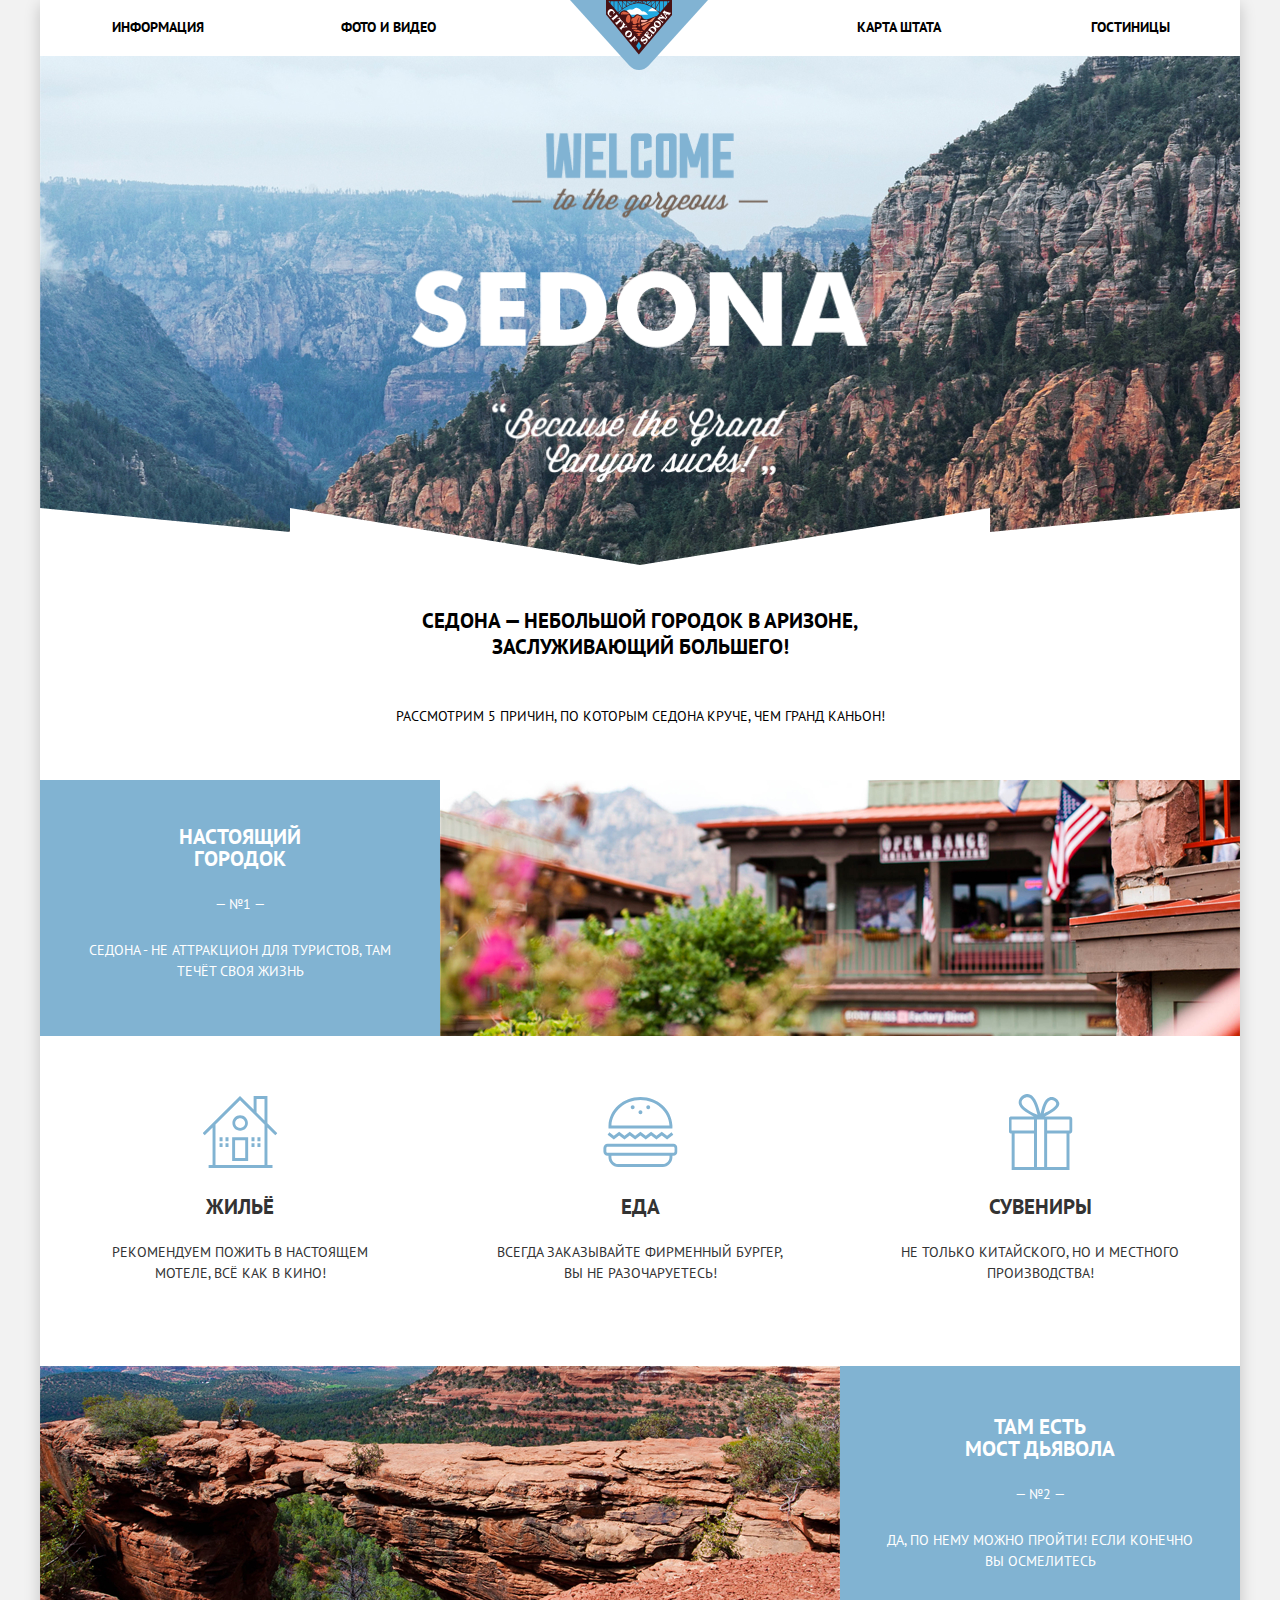
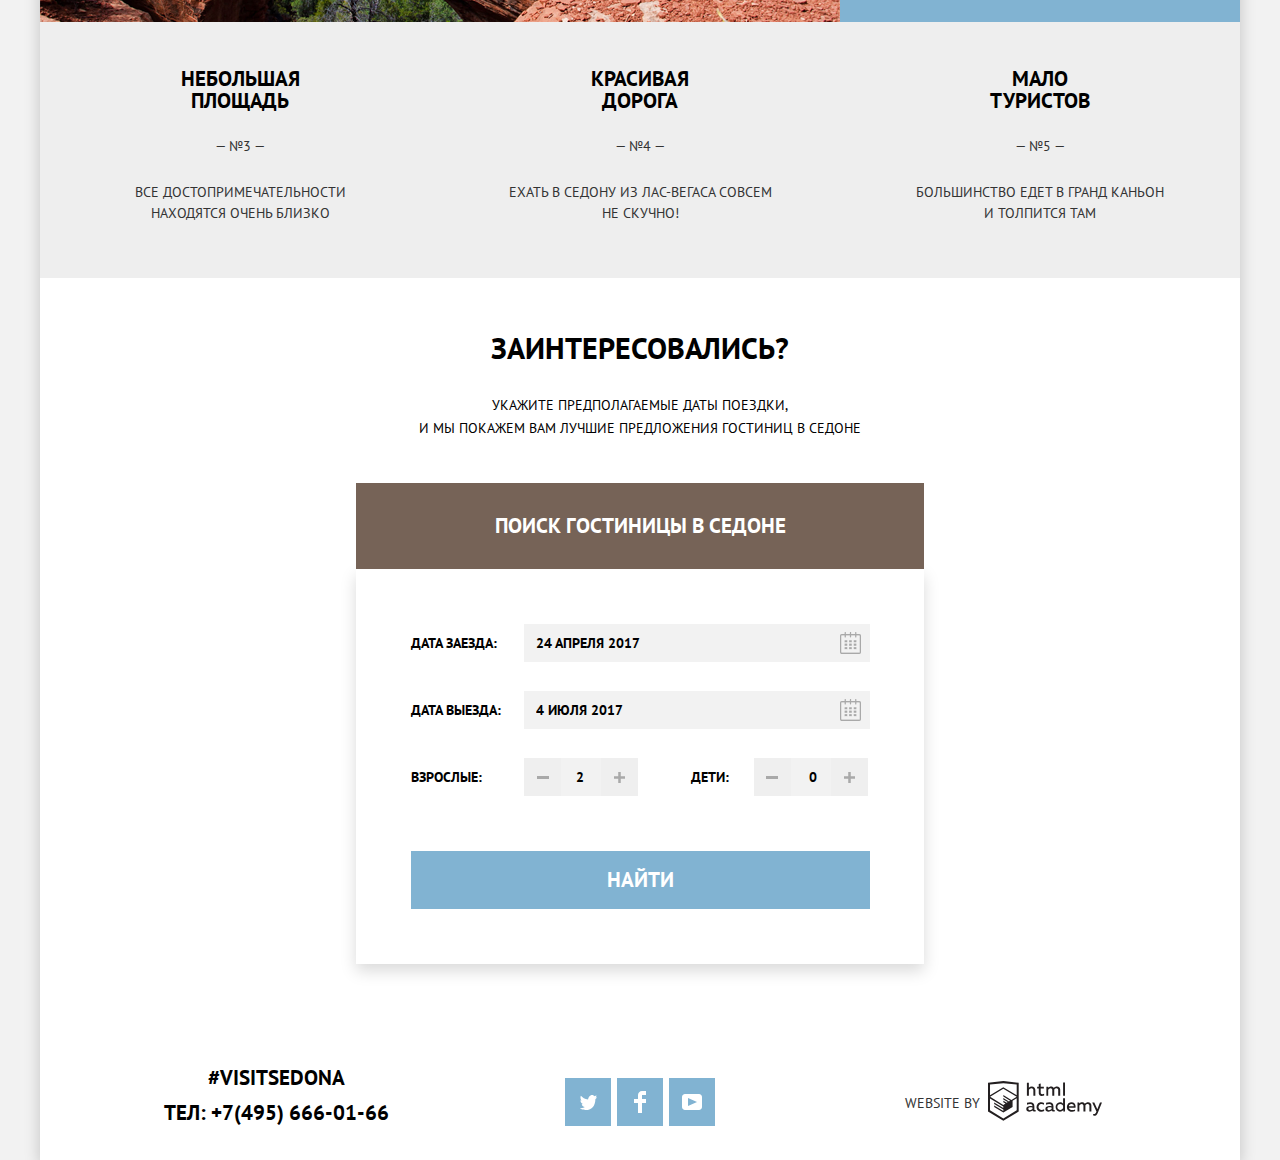
==== commit e4fd86b5: "защита 3" ====
--- a/index.html
+++ b/index.html
@@ -5,175 +5,175 @@
   <meta charset="utf-8">
   <link href="https://fonts.googleapis.com/css2?family=PT+Sans:wght@400;700&display=swap" rel="stylesheet">
   <link rel="stylesheet" href="css/normalize.css">
-  <link rel="stylesheet" href="css/style.css">
+  <link rel="stylesheet" href="css/min.css">
   <title>HTML Academy: Седона</title>
 </head>
 
 <body class="page-body">
-    <div class="container">
-      <nav class="page-header">
-        <div class="page-header__logo">
-          <a></a>
+  <div class="container">
+    <nav class="page-header">
+      <div class="page-header__logo">
+        <a></a>
+      </div>
+      <ul class="page-header__list">
+        <li class="page-header__column">
+          <div class="page-header__item-wrapper">
+            <a class="page-header__item" href="blank.html">Информация</a>
+          </div>
+          <div class="page-header__item-wrapper">
+            <a class="page-header__item" href="blank.html">Фото и видео</a>
+          </div>
+        </li>
+        <li class="page-header__column">
+          <div class="page-header__item-wrapper">
+            <a class="page-header__item" href="blank.html">Карта штата</a>
+          </div>
+          <div class="page-header__item-wrapper">
+            <a class="page-header__item" href="hotels.html">Гостиницы</a>
+          </div>
+        </li>
+      </ul>
+    </nav>
+
+    <main class="page-main">
+      <div class="page-main__promo">
+        <div class="page-main__promo-logo">
+          <img src="img/welcome.png" width="457" height="350" alt="добро пожаловать в Седону">
         </div>
-        <ul class="page-header__list">
-          <li class="page-header__column">
-            <div class="page-header__item-wrapper">
-              <a class="page-header__item" href="blank.html">Информация</a>
-            </div>
-            <div class="page-header__item-wrapper">
-              <a class="page-header__item" href="blank.html">Фото и видео</a>
-            </div>
-          </li>
-          <li class="page-header__column">
-            <div class="page-header__item-wrapper">
-              <a class="page-header__item" href="blank.html">Карта штата</a>
-            </div>
-            <div class="page-header__item-wrapper">
-              <a class="page-header__item" href="hotels.html">Гостиницы</a>
-            </div>
-          </li>
-        </ul>
-      </nav>
-
-      <main class="page-main">
-        <div class="page-main__promo">
-          <div class="page-main__promo-logo">
-            <img src="img/welcome.png" width="457" height="350" alt="добро пожаловать в Седону">
+      </div>
+      <h1>Седона — небольшой городок в Аризоне, заслуживающий большего! </h1>
+      <h2>Рассмотрим 5 причин, по которым Седона круче, чем гранд каньон!</h2>
+      <ul class="page-main__list">
+        <li class="page-main__item">
+          <div class="page-main__item-description">
+            <h3>Настоящий городок</h3>
+            <p>— №1 —</p>
+            <p>Седона - не аттракцион для туристов, там течёт своя жизнь</p>
           </div>
-        </div>
-        <h1>Седона — небольшой городок в Аризоне, заслуживающий большего! </h1>
-        <h2>Рассмотрим 5 причин, по которым Седона круче, чем гранд каньон!</h2>
-        <ul class="page-main__list">
-          <li class="page-main__item">
-            <div class="page-main__item-description">
-              <h3>Настоящий городок</h3>
-              <p>— №1 —</p>
-              <p>Седона - не аттракцион для туристов, там течёт своя жизнь</p>
-            </div>
-            <div class="page-main__item-picture">
-              <img src="img/slides/slide-1.jpg" width="800" height="256" alt="Настоящий городок">
-            </div>
-            <ul class="page-main__services-list">
-              <li class="page-main__services-item">
-                <span>Жильё</span>
-                <p class="service-description">Рекомендуем пожить в настоящем мотеле, всё как в кино!</p>
+          <div class="page-main__item-picture">
+            <img src="img/slides/slide-1.jpg" width="800" height="256" alt="Настоящий городок">
+          </div>
+          <ul class="page-main__services-list">
+            <li class="page-main__services-item">
+              <span>Жильё</span>
+              <p class="service-description">Рекомендуем пожить в настоящем мотеле, всё как в кино!</p>
+            </li>
+            <li class="page-main__services-item">
+              <span>Еда</span>
+              <p class="service-description">Всегда заказывайте фирменный бургер, вы не разочаруетесь!</p>
+            </li>
+            <li class="page-main__services-item">
+              <span>Сувениры</span>
+              <p class="service-description">Не только китайского, но и местного производства!</p>
+            </li>
+          </ul>
+        </li>
+        <li class="page-main__item">
+          <div class="page-main__item-picture">
+            <img src="img/slides/slide-2.jpg" width="800" height="256" alt="Настоящий городок">
+          </div>
+          <div class="page-main__item-description">
+            <h3>Там есть <br> Мост дьявола</h3>
+            <p>— №2 —</p>
+            <p>Да, по нему можно пройти! Если конечно вы осмелитесь</p>
+          </div>
+        </li>
+        <li class="page-main__item">
+          <div class="page-main__item-description">
+            <h3>небольшая площадь</h3>
+            <p>— №3 —</p>
+            <p>все достопримечательности <br> находятся очень близко</p>
+          </div>
+          <div class="page-main__item-description item-self">
+            <h3>красивая дорога</h3>
+            <p>— №4 —</p>
+            <p>ехать в седону из лас-вегаса совсем <br> не скучно!</p>
+          </div>
+          <div class="page-main__item-description">
+            <h3>мало туристов</h3>
+            <p>— №5 —</p>
+            <p>большинство едет в гранд каньон <br> и толпится там</p>
+          </div>
+        </li>
+      </ul>
+      <div class="interested">
+        <h2>Заинтересовались?</h2>
+        <p>Укажите предполагаемые даты поездки, <br> и мы покажем вам лучшие предложения гостиниц в седоне
+        </p>
+        <button class="button popup-open" id="popup-open" type="button">ПОИСК ГОСТИНИЦЫ В седоне</button>
+        <div class="popup-search popup-search--active" id="popup-search">
+          <form action="https://echo.htmlacademy.ru/" class="popup-form" method="GET">
+            <ul class="popup-list">
+              <li class="popup-item">
+                <label for="date-in">Дата заезда:</label>
+                <input class="popup-input" type="text" name="date-in" id="date-in" value="24 апреля 2017">
+                <button type="button" class="calendar" aria-label="календарь"></button>
               </li>
-              <li class="page-main__services-item">
-                <span>Еда</span>
-                <p class="service-description">Всегда заказывайте фирменный бургер, вы не разочаруетесь!</p>
+              <li class="popup-item">
+                <label for="date-out">Дата выезда:</label>
+                <input class="popup-input" type="text" name="date-out" id="date-out" value="4 июля 2017" required>
+                <button type="button" class="calendar" aria-label="календарь"></button>
               </li>
-              <li class="page-main__services-item">
-                <span>Сувениры</span>
-                <p class="service-description">Не только китайского, но и местного производства!</p>
+              <li class="popup-item">
+                <label for="old">Взрослые:</label>
+                <div class="popup-input__wrapper">
+                  <button type="button" class="count-btn" aria-label="минус"></button>
+                  <input class="popup-input" type="text" name="count-old" id="old" value="2">
+                  <button type="button" class="count-btn" aria-label="плюс"></button>
+                </div>
+              </li>
+              <li class="popup-item">
+                <label for="children">Дети:</label>
+                <div class="popup-input__wrapper">
+                  <button type="button" class="count-btn" aria-label="минус"></button>
+                  <input class="popup-input" type="text" name="count-children" id="children" value="0">
+                  <button type="button" class="count-btn" aria-label="плюс"></button>
+                </div>
               </li>
             </ul>
-          </li>
-          <li class="page-main__item">
-            <div class="page-main__item-picture">
-              <img src="img/slides/slide-2.jpg" width="800" height="256" alt="Настоящий городок">
-            </div>
-            <div class="page-main__item-description">
-              <h3>Там есть <br> Мост дьявола</h3>
-              <p>— №2 —</p>
-              <p>Да, по нему можно пройти! Если конечно вы осмелитесь</p>
-            </div>
-          </li>
-          <li class="page-main__item">
-            <div class="page-main__item-description">
-              <h3>небольшая площадь</h3>
-              <p>— №3 —</p>
-              <p>все достопримечательности <br> находятся очень близко</p>
-            </div>
-            <div class="page-main__item-description item-self">
-              <h3>красивая дорога</h3>
-              <p>— №4 —</p>
-              <p>ехать в седону из лас-вегаса совсем <br> не скучно!</p>
-            </div>
-            <div class="page-main__item-description">
-              <h3>мало туристов</h3>
-              <p>— №5 —</p>
-              <p>большинство едет в гранд каньон <br> и толпится там</p>
-            </div>
-          </li>
-        </ul>
-        <div class="interested">
-          <h2>Заинтересовались?</h2>
-          <p>Укажите предполагаемые даты поездки, <br> и мы покажем вам лучшие предложения гостиниц в седоне
-          </p>
-          <button class="button popup-open" id="popup-open" type="button">ПОИСК ГОСТИНИЦЫ В седоне</button>
-          <div class="popup-search popup-search--active" id="popup-search">
-            <form action="https://echo.htmlacademy.ru/" class="popup-form" method="GET">
-              <ul class="popup-list">
-                <li class="popup-item">
-                  <label for="date-in">Дата заезда:</label>
-                  <input class="popup-input" type="text" name="date" id="date-in" value="24 апреля 2017">
-                  <button type="button" class="calendar"></button>
-                </li>
-                <li class="popup-item">
-                  <label for="date-out">Дата выезда:</label>
-                  <input class="popup-input" type="text" name="date" id="date-out" value="4 июля 2017">
-                  <button type="button" class="calendar"></button>
-                </li>
-                <li class="popup-item">
-                  <label for="old">Взрослые:</label>
-                  <div class="popup-input__wrapper">
-                    <button type="button" class="count-btn"></button>
-                    <input class="popup-input" type="text" name="count" id="old" value="2">
-                    <button type="button" class="count-btn"></button>
-                  </div>
-                </li>
-                <li class="popup-item">
-                  <label for="children">Дети:</label>
-                  <div class="popup-input__wrapper">
-                    <button type="button" class="count-btn"></button>
-                    <input class="popup-input" type="text" name="count" id="children" value="0">
-                    <button type="button" class="count-btn"></button>
-                  </div>
-                </li>
-              </ul>
-              <button type="submit" class="button popup-btn">Найти</button>
-            </form>
-          </div>
+            <button type="submit" class="button popup-btn">Найти</button>
+          </form>
         </div>
-        <div class="page-main__map">
-          <img src="img/map.jpg" width="1200" height="594" alt="карта">
+      </div>
+      <div class="page-main__map">
+        <iframe src="https://www.google.com/maps/embed?pb=!1m18!1m12!1m3!1d419232.8970718936!2d-112.0843901286917!3d34.82463010441085!2m3!1f0!2f0!3f0!3m2!1i1024!2i768!4f13.1!3m3!1m2!1s0x872da132f942b00d%3A0x5548c523fa6c8efd!2z0KHQtdC00L7QvdCwLCDQkNGA0LjQt9C-0L3QsCA4NjMzNiwg0KHQqNCQ!5e0!3m2!1sru!2sru!4v1594484085422!5m2!1sru!2sru" width="1200" height="594" frameborder="0" allowfullscreen="" aria-hidden="false" tabindex="0"></iframe>
+      </div>
+    </main>
+
+    <footer class="page-footer">
+      <div class="page-footer__column">
+        <span>#visitSEDONA</span>
+        <a href="tel:+74956660166" class="phone">ТЕЛ: +7(495) 666-01-66</a>
+      </div>
+      <div class="page-footer__column">
+        <div class="page-footer__social">
+          <ul class="page-footer__list">
+            <li class="page-footer__social-item">
+              <a href="blank.html">twitter</a>
+            </li>
+            <li class="page-footer__social-item">
+              <a href="blank.html">facebook</a>
+            </li>
+            <li class="page-footer__social-item">
+              <a href="blank.html">youtube</a>
+            </li>
+          </ul>
         </div>
-      </main>
+      </div>
+      <div class="page-footer__column">
+        <p>Website by</p>
+        <a class="copyright" href="https://htmlacademy.ru/intensive/htmlcss" aria-label="лого академии">
+          <svg width="114" height="40" viewBox="0 0 114 40" fill="none" xmlns="http://www.w3.org/2000/svg">
+            <path fill-rule="evenodd" clip-rule="evenodd"
+              d="M15.5197 0.057373H15.3509L0 1.71895V30.4945L15.3509 39.8382L30.7018 30.4945V1.71895L15.5197 0.057373ZM77.0183 1.62185H75.0876V14.7311H77.0183V1.62185ZM40.8619 1.63264V6.76843C41.6131 5.9864 42.6386 5.5436 43.7105 5.53843C44.6823 5.47908 45.6329 5.84495 46.3253 6.54479C47.0177 7.24462 47.3866 8.21244 47.3399 9.20685V14.7634H45.367V9.46579C45.4231 8.94897 45.2754 8.43059 44.9566 8.02553C44.6377 7.62047 44.174 7.36218 43.6683 7.3079H43.3518C42.3456 7.36979 41.4321 7.9295 40.9041 8.80764V14.7634H38.8995V1.63264H40.8619ZM77.0183 30.4837H75.2775V29.0595C74.4828 30.1353 73.23 30.7538 71.9119 30.7211C69.4751 30.5528 67.5825 28.4822 67.5825 25.9845C67.5825 23.4867 69.4751 21.4162 71.9119 21.2479C73.1195 21.2052 74.2818 21.7203 75.0771 22.6505V17.3205H77.0183V30.4837ZM47.0656 29.0595C47.263 29.0515 47.4583 29.0152 47.6459 28.9516V30.3866C47.2482 30.5404 46.826 30.6172 46.4009 30.6132C45.6482 30.6769 44.9394 30.2429 44.639 29.5342C43.7036 30.31 42.5302 30.7227 41.3261 30.6995C39.733 30.6995 38.256 29.804 38.256 27.9482C38.256 25.65 40.3661 24.9379 42.1702 24.9379C42.9402 24.9505 43.707 25.0408 44.4596 25.2076V24.884C44.4596 23.805 43.6578 22.9742 42.1491 22.9742C41.0585 22.9764 39.9804 23.2116 38.9839 23.6647V21.8305C40.0678 21.451 41.204 21.2506 42.3495 21.2371C44.8394 21.2371 46.3693 22.4455 46.3693 25.1753V28.4121C46.3546 28.5668 46.401 28.721 46.4981 28.8406C46.5951 28.9601 46.7349 29.035 46.8862 29.0487H47.0656V29.0595ZM40.2711 27.8403C40.298 28.229 40.4761 28.5905 40.7655 28.844C41.055 29.0974 41.4317 29.2217 41.8115 29.189H41.9275C42.8819 29.1906 43.7973 28.8022 44.4702 28.11V26.5779C43.842 26.4414 43.2026 26.3655 42.5605 26.3513C41.5055 26.3513 40.2817 26.7074 40.2817 27.8403H40.2711ZM56.0229 21.9384C55.1962 21.4632 54.2596 21.2246 53.3115 21.2479H52.9422C51.7332 21.2873 50.5891 21.8166 49.7619 22.7192C48.9347 23.6218 48.4923 24.8236 48.5321 26.06V26.5024C48.6957 29.0004 50.805 30.8921 53.2482 30.7318C54.2519 30.7555 55.2477 30.5452 56.1601 30.1168V28.2718C55.3769 28.7215 54.4945 28.9591 53.5963 28.9624C52.5199 29.0288 51.4963 28.4793 50.9385 27.5356C50.3806 26.5918 50.3806 25.4095 50.9385 24.4658C51.4963 23.522 52.5199 22.9725 53.5963 23.039C54.461 23.0357 55.3066 23.2989 56.0229 23.7942V21.9384ZM66.1514 29.0595C66.3488 29.0515 66.5441 29.0152 66.7317 28.9516V30.3866C66.334 30.5404 65.9118 30.6172 65.4867 30.6132C64.734 30.6769 64.0252 30.2429 63.7248 29.5342C62.7894 30.31 61.616 30.7227 60.4119 30.6995C58.8188 30.6995 57.3417 29.804 57.3417 27.9482C57.3417 25.65 59.4518 24.9379 61.256 24.9379C62.0259 24.9505 62.7928 25.0408 63.5454 25.2076V24.884C63.5454 23.805 62.7436 22.9742 61.2349 22.9742C60.1443 22.9764 59.0662 23.2116 58.0697 23.6647V21.8305C59.1536 21.451 60.2897 21.2506 61.4353 21.2371C63.9252 21.2371 65.455 22.4455 65.455 25.1753V28.4121C65.4404 28.5668 65.4868 28.721 65.5838 28.8406C65.6809 28.9601 65.8207 29.035 65.972 29.0487H66.1514V29.0595ZM59.855 28.8481C59.5632 28.5943 59.3837 28.2311 59.3569 27.8403H59.378C59.378 26.7074 60.5385 26.3513 61.6569 26.3513C62.299 26.3655 62.9383 26.4414 63.5665 26.5779V28.11C62.8937 28.8022 61.9782 29.1906 61.0239 29.189H60.9078C60.5263 29.2247 60.1469 29.1019 59.855 28.8481ZM69.3271 25.9305C69.3271 24.2859 70.6308 22.9526 72.239 22.9526L72.2601 23.0066C73.4742 23.0066 74.5742 23.7382 75.0665 24.8732V27.0311C74.5856 28.1871 73.4673 28.9296 72.239 28.9084C70.6308 28.9084 69.3271 27.5752 69.3271 25.9305ZM83.3486 21.2479C86.8408 21.2479 88.0541 24.1395 87.4844 26.7397H80.922C81.1436 28.3582 82.6839 29.0163 84.2876 29.0163C85.2509 29.0196 86.2027 28.8021 87.0729 28.3797V30.1061C86.0736 30.5421 84.9939 30.7519 83.9078 30.7211C81.2385 30.7211 78.8963 29.189 78.8963 25.9521C78.8362 24.7502 79.2482 23.5736 80.0408 22.6841C80.8334 21.7945 81.9408 21.2658 83.1165 21.2155H83.3486V21.2479ZM80.8693 25.1753C80.9704 23.8237 82.1216 22.8104 83.4436 22.9095H83.4858C84.1064 22.8531 84.7196 23.08 85.1612 23.5295C85.6028 23.979 85.8275 24.6051 85.7752 25.24H80.8693V25.1753ZM89.489 30.4621V21.4961H91.2298V22.575C91.9777 21.7197 93.041 21.2229 94.1628 21.2047C95.2951 21.1328 96.3712 21.7163 96.9482 22.7153C97.7407 21.8335 98.8477 21.3161 100.018 21.2803C100.952 21.2327 101.859 21.6011 102.507 22.2901C103.154 22.9792 103.478 23.9213 103.394 24.8732V30.4837H101.39V24.9271C101.437 24.4734 101.306 24.0191 101.024 23.6647C100.743 23.3104 100.336 23.0852 99.8917 23.039H99.6174C98.7512 23.0941 97.9525 23.536 97.4335 24.2474V30.4837H95.4289V24.9271C95.4728 24.47 95.3357 24.0139 95.0481 23.6611C94.7606 23.3082 94.3467 23.088 93.8991 23.0497H93.6881C92.7466 23.1344 91.8915 23.6449 91.3564 24.4416V30.5161H89.5312L89.489 30.4621ZM113.977 21.4745H111.972L109.324 28.2718L106.306 21.4853H104.196L108.417 30.5484L108.237 31.0016C107.72 32.3611 107.003 33.0516 106.053 33.0516C105.75 33.0548 105.447 33.0112 105.156 32.9221V34.6161C105.536 34.7125 105.926 34.7632 106.317 34.7671C107.646 34.7671 108.902 34.0226 109.851 31.6813L113.977 21.4745ZM52.689 5.78658V2.54974L50.7266 3.01369V5.73264H49.144V7.49132H50.7899V11.9905C50.7231 12.817 51.0244 13.6301 51.61 14.2038C52.1955 14.7775 53.0028 15.0505 53.8073 14.9468C54.5996 14.9535 55.3875 14.8259 56.139 14.5692V12.8429C55.5727 13.0781 54.9672 13.199 54.356 13.199C53.2165 13.199 52.689 12.8105 52.689 11.6237V7.5129H55.8541V5.78658H52.689ZM58.3862 14.7526V5.75421H60.1376V6.83316C60.8811 5.97655 61.9403 5.476 63.0601 5.45211C64.1624 5.38099 65.2146 5.93142 65.8032 6.88711C66.5958 6.00534 67.7028 5.48794 68.8734 5.45211C69.8138 5.41462 70.7233 5.79859 71.364 6.50353C72.0046 7.20846 72.3126 8.16418 72.2073 9.12053V14.7418H70.2028V9.18527C70.2499 8.73151 70.1184 8.27721 69.8373 7.92287C69.5561 7.56853 69.1485 7.34334 68.7046 7.29711H68.4619C67.5957 7.35228 66.797 7.7942 66.278 8.50553V14.7418H64.2734V9.18527C64.3206 8.73151 64.1891 8.27721 63.9079 7.92287C63.6268 7.56853 63.2191 7.34334 62.7752 7.29711H62.5326C61.5911 7.38181 60.736 7.89229 60.2009 8.68895V14.7634H58.3862V14.7526ZM28.6972 29.3033L28.7078 29.2968L28.6972 29.3184V29.3033ZM28.6972 17.3205V29.3033L15.3509 37.4321L2.00459 29.3184V17.5147L15.2876 25.6068V27.0311L6.18257 21.5284V22.9418L15.3404 28.5632V30.0629L6.19312 24.4955V25.9521L15.3509 31.5734L24.5826 25.9197V19.8129L28.6972 17.3205ZM28.7078 15.7776L25.0362 17.9355L23.3482 19.0145L15.3087 14.0837V15.4971L22.156 19.7266L22.0083 19.8237L20.9532 20.4063L15.2876 16.9537V18.3995L19.761 21.1184L18.706 21.8413L15.3298 19.7913V21.2047L17.5454 22.5426L15.2982 23.9021L2.11009 15.864L15.3087 7.72869L28.7078 15.7776ZM15.2876 6.27211L28.7078 14.3534V3.56395L15.3615 2.12895L2.01514 3.56395V14.3534L15.2876 6.27211Z"
+              fill="#231F20" />
+          </svg>
+        </a>
+      </div>
+    </footer>
+  </div>
 
-      <footer class="page-footer">
-        <div class="page-footer__column">
-          <span>#visitSEDONA</span>
-          <a href="tel:+74956660166" class="phone">ТЕЛ: +7(495) 666-01-66</a>
-        </div>
-        <div class="page-footer__column">
-          <div class="page-footer__social">
-            <ul class="page-footer__list">
-              <li class="page-footer__social-item">
-                <a href="blank.html">twitter</a>
-              </li>
-              <li class="page-footer__social-item">
-                <a href="blank.html">facebook</a>
-              </li>
-              <li class="page-footer__social-item">
-                <a href="blank.html">youtube</a>
-              </li>
-            </ul>
-          </div>
-        </div>
-        <div class="page-footer__column">
-          <p>Website by</p>
-          <a class="copyright" href="https://htmlacademy.ru/intensive/htmlcss">
-            <svg width="114" height="40" viewBox="0 0 114 40" fill="none" xmlns="http://www.w3.org/2000/svg">
-              <path fill-rule="evenodd" clip-rule="evenodd"
-                d="M15.5197 0.057373H15.3509L0 1.71895V30.4945L15.3509 39.8382L30.7018 30.4945V1.71895L15.5197 0.057373ZM77.0183 1.62185H75.0876V14.7311H77.0183V1.62185ZM40.8619 1.63264V6.76843C41.6131 5.9864 42.6386 5.5436 43.7105 5.53843C44.6823 5.47908 45.6329 5.84495 46.3253 6.54479C47.0177 7.24462 47.3866 8.21244 47.3399 9.20685V14.7634H45.367V9.46579C45.4231 8.94897 45.2754 8.43059 44.9566 8.02553C44.6377 7.62047 44.174 7.36218 43.6683 7.3079H43.3518C42.3456 7.36979 41.4321 7.9295 40.9041 8.80764V14.7634H38.8995V1.63264H40.8619ZM77.0183 30.4837H75.2775V29.0595C74.4828 30.1353 73.23 30.7538 71.9119 30.7211C69.4751 30.5528 67.5825 28.4822 67.5825 25.9845C67.5825 23.4867 69.4751 21.4162 71.9119 21.2479C73.1195 21.2052 74.2818 21.7203 75.0771 22.6505V17.3205H77.0183V30.4837ZM47.0656 29.0595C47.263 29.0515 47.4583 29.0152 47.6459 28.9516V30.3866C47.2482 30.5404 46.826 30.6172 46.4009 30.6132C45.6482 30.6769 44.9394 30.2429 44.639 29.5342C43.7036 30.31 42.5302 30.7227 41.3261 30.6995C39.733 30.6995 38.256 29.804 38.256 27.9482C38.256 25.65 40.3661 24.9379 42.1702 24.9379C42.9402 24.9505 43.707 25.0408 44.4596 25.2076V24.884C44.4596 23.805 43.6578 22.9742 42.1491 22.9742C41.0585 22.9764 39.9804 23.2116 38.9839 23.6647V21.8305C40.0678 21.451 41.204 21.2506 42.3495 21.2371C44.8394 21.2371 46.3693 22.4455 46.3693 25.1753V28.4121C46.3546 28.5668 46.401 28.721 46.4981 28.8406C46.5951 28.9601 46.7349 29.035 46.8862 29.0487H47.0656V29.0595ZM40.2711 27.8403C40.298 28.229 40.4761 28.5905 40.7655 28.844C41.055 29.0974 41.4317 29.2217 41.8115 29.189H41.9275C42.8819 29.1906 43.7973 28.8022 44.4702 28.11V26.5779C43.842 26.4414 43.2026 26.3655 42.5605 26.3513C41.5055 26.3513 40.2817 26.7074 40.2817 27.8403H40.2711ZM56.0229 21.9384C55.1962 21.4632 54.2596 21.2246 53.3115 21.2479H52.9422C51.7332 21.2873 50.5891 21.8166 49.7619 22.7192C48.9347 23.6218 48.4923 24.8236 48.5321 26.06V26.5024C48.6957 29.0004 50.805 30.8921 53.2482 30.7318C54.2519 30.7555 55.2477 30.5452 56.1601 30.1168V28.2718C55.3769 28.7215 54.4945 28.9591 53.5963 28.9624C52.5199 29.0288 51.4963 28.4793 50.9385 27.5356C50.3806 26.5918 50.3806 25.4095 50.9385 24.4658C51.4963 23.522 52.5199 22.9725 53.5963 23.039C54.461 23.0357 55.3066 23.2989 56.0229 23.7942V21.9384ZM66.1514 29.0595C66.3488 29.0515 66.5441 29.0152 66.7317 28.9516V30.3866C66.334 30.5404 65.9118 30.6172 65.4867 30.6132C64.734 30.6769 64.0252 30.2429 63.7248 29.5342C62.7894 30.31 61.616 30.7227 60.4119 30.6995C58.8188 30.6995 57.3417 29.804 57.3417 27.9482C57.3417 25.65 59.4518 24.9379 61.256 24.9379C62.0259 24.9505 62.7928 25.0408 63.5454 25.2076V24.884C63.5454 23.805 62.7436 22.9742 61.2349 22.9742C60.1443 22.9764 59.0662 23.2116 58.0697 23.6647V21.8305C59.1536 21.451 60.2897 21.2506 61.4353 21.2371C63.9252 21.2371 65.455 22.4455 65.455 25.1753V28.4121C65.4404 28.5668 65.4868 28.721 65.5838 28.8406C65.6809 28.9601 65.8207 29.035 65.972 29.0487H66.1514V29.0595ZM59.855 28.8481C59.5632 28.5943 59.3837 28.2311 59.3569 27.8403H59.378C59.378 26.7074 60.5385 26.3513 61.6569 26.3513C62.299 26.3655 62.9383 26.4414 63.5665 26.5779V28.11C62.8937 28.8022 61.9782 29.1906 61.0239 29.189H60.9078C60.5263 29.2247 60.1469 29.1019 59.855 28.8481ZM69.3271 25.9305C69.3271 24.2859 70.6308 22.9526 72.239 22.9526L72.2601 23.0066C73.4742 23.0066 74.5742 23.7382 75.0665 24.8732V27.0311C74.5856 28.1871 73.4673 28.9296 72.239 28.9084C70.6308 28.9084 69.3271 27.5752 69.3271 25.9305ZM83.3486 21.2479C86.8408 21.2479 88.0541 24.1395 87.4844 26.7397H80.922C81.1436 28.3582 82.6839 29.0163 84.2876 29.0163C85.2509 29.0196 86.2027 28.8021 87.0729 28.3797V30.1061C86.0736 30.5421 84.9939 30.7519 83.9078 30.7211C81.2385 30.7211 78.8963 29.189 78.8963 25.9521C78.8362 24.7502 79.2482 23.5736 80.0408 22.6841C80.8334 21.7945 81.9408 21.2658 83.1165 21.2155H83.3486V21.2479ZM80.8693 25.1753C80.9704 23.8237 82.1216 22.8104 83.4436 22.9095H83.4858C84.1064 22.8531 84.7196 23.08 85.1612 23.5295C85.6028 23.979 85.8275 24.6051 85.7752 25.24H80.8693V25.1753ZM89.489 30.4621V21.4961H91.2298V22.575C91.9777 21.7197 93.041 21.2229 94.1628 21.2047C95.2951 21.1328 96.3712 21.7163 96.9482 22.7153C97.7407 21.8335 98.8477 21.3161 100.018 21.2803C100.952 21.2327 101.859 21.6011 102.507 22.2901C103.154 22.9792 103.478 23.9213 103.394 24.8732V30.4837H101.39V24.9271C101.437 24.4734 101.306 24.0191 101.024 23.6647C100.743 23.3104 100.336 23.0852 99.8917 23.039H99.6174C98.7512 23.0941 97.9525 23.536 97.4335 24.2474V30.4837H95.4289V24.9271C95.4728 24.47 95.3357 24.0139 95.0481 23.6611C94.7606 23.3082 94.3467 23.088 93.8991 23.0497H93.6881C92.7466 23.1344 91.8915 23.6449 91.3564 24.4416V30.5161H89.5312L89.489 30.4621ZM113.977 21.4745H111.972L109.324 28.2718L106.306 21.4853H104.196L108.417 30.5484L108.237 31.0016C107.72 32.3611 107.003 33.0516 106.053 33.0516C105.75 33.0548 105.447 33.0112 105.156 32.9221V34.6161C105.536 34.7125 105.926 34.7632 106.317 34.7671C107.646 34.7671 108.902 34.0226 109.851 31.6813L113.977 21.4745ZM52.689 5.78658V2.54974L50.7266 3.01369V5.73264H49.144V7.49132H50.7899V11.9905C50.7231 12.817 51.0244 13.6301 51.61 14.2038C52.1955 14.7775 53.0028 15.0505 53.8073 14.9468C54.5996 14.9535 55.3875 14.8259 56.139 14.5692V12.8429C55.5727 13.0781 54.9672 13.199 54.356 13.199C53.2165 13.199 52.689 12.8105 52.689 11.6237V7.5129H55.8541V5.78658H52.689ZM58.3862 14.7526V5.75421H60.1376V6.83316C60.8811 5.97655 61.9403 5.476 63.0601 5.45211C64.1624 5.38099 65.2146 5.93142 65.8032 6.88711C66.5958 6.00534 67.7028 5.48794 68.8734 5.45211C69.8138 5.41462 70.7233 5.79859 71.364 6.50353C72.0046 7.20846 72.3126 8.16418 72.2073 9.12053V14.7418H70.2028V9.18527C70.2499 8.73151 70.1184 8.27721 69.8373 7.92287C69.5561 7.56853 69.1485 7.34334 68.7046 7.29711H68.4619C67.5957 7.35228 66.797 7.7942 66.278 8.50553V14.7418H64.2734V9.18527C64.3206 8.73151 64.1891 8.27721 63.9079 7.92287C63.6268 7.56853 63.2191 7.34334 62.7752 7.29711H62.5326C61.5911 7.38181 60.736 7.89229 60.2009 8.68895V14.7634H58.3862V14.7526ZM28.6972 29.3033L28.7078 29.2968L28.6972 29.3184V29.3033ZM28.6972 17.3205V29.3033L15.3509 37.4321L2.00459 29.3184V17.5147L15.2876 25.6068V27.0311L6.18257 21.5284V22.9418L15.3404 28.5632V30.0629L6.19312 24.4955V25.9521L15.3509 31.5734L24.5826 25.9197V19.8129L28.6972 17.3205ZM28.7078 15.7776L25.0362 17.9355L23.3482 19.0145L15.3087 14.0837V15.4971L22.156 19.7266L22.0083 19.8237L20.9532 20.4063L15.2876 16.9537V18.3995L19.761 21.1184L18.706 21.8413L15.3298 19.7913V21.2047L17.5454 22.5426L15.2982 23.9021L2.11009 15.864L15.3087 7.72869L28.7078 15.7776ZM15.2876 6.27211L28.7078 14.3534V3.56395L15.3615 2.12895L2.01514 3.56395V14.3534L15.2876 6.27211Z"
-                fill="#231F20" />
-            </svg>
-          </a>
-        </div>
-      </footer>
-    </div>
-  
-<script src="js/app.js"></script>
+  <script src="js/min.js"></script>
 </body>
 
-</html>+</html>
--- a/css/min.css
+++ b/css/min.css
@@ -0,0 +1 @@
+@keyframes bounce{0%{transform:translateY(-70px)}to{transform:translateY(0)}}@keyframes shake{0%,to{transform:translateX(0)}10%,30%,50%,70%,90%{transform:translateX(-10px)}20%,40%,60%,80%{transform:translateX(10px)}}:root{--basic-black: #000000;--middle-black: #666666;--light-blue: #81B3D2;--basic-white: #ffffff;--light-grey: #EEEEEE;--simple-grey: #e5e5e5;--supersimple-grey: #ebebeb;--middle-grey: #F2F2F2;--basic-grey: #ABABAB;--light-black: #333333;--basic-blue: #669EC0;--darck-blue: #5496BD;--basic-broun: #766357;--darck-broun: #503E33;--light-broun: #604E43}*,::after,::before{box-sizing:border-box}.page{height:100%}.page-body{display:grid;align-items:center;min-height:100%;font-family:"PT Sans","Arial",sans-serif;font-style:normal;font-weight:400;font-size:14px;line-height:21px;text-align:center;text-transform:uppercase;background-color:var(--middle-grey)}.visually-hidden{position:absolute;width:1px;height:1px;margin:-1px;border:0;padding:0;clip:rect(0 0 0 0);overflow:hidden}.container{display:grid;grid-template-rows:min-content 1fr min-content;align-items:start;position:relative;min-height:100%;width:1200px;margin:0 auto;background:var(--basic-white);box-shadow:0 5px 15px rgba(0,1,1,.2)}a{width:100%;text-decoration:none}.button{width:110px;outline:0;border:0;background-color:var(--light-blue);cursor:pointer}.button:focus,.button:hover{background-color:var(--basic-blue)}.button:active{background-color:var(--darck-blue);color:rgba(255,255,255,.3)}.button-2{outline:0;border:0;width:142px;background-color:var(--basic-broun);cursor:pointer}.button-2:focus,.button-2:hover{background-color:var(--light-broun)}.button-2:active{background-color:var(--darck-broun);color:rgba(255,255,255,.3)}.page-header{position:relative;padding:14px 70px 16px}.page-header__logo{position:absolute;content:"";top:0;left:50%;display:flex;width:140px;height:70px;background-image:url(../img/logo.svg);background-repeat:no-repeat;transform:translate(-50%);z-index:1}.page-header__list{display:flex;justify-content:space-between;margin:0;padding:0;list-style:none}.page-header__column{display:flex;width:458px}.page-header__item-wrapper{display:flex;width:50%;margin:0;padding:0 0 0 2px}.page-header__column:last-child .page-header__item-wrapper{justify-content:flex-end}.page-header__item{width:auto;font-weight:700;font-size:14px;line-height:26px;text-transform:uppercase;color:var(--basic-black)}a.page-header__item:focus,a.page-header__item:hover{color:var(--light-blue)}a.page-header__item:active{color:rgba(0,0,0,.3)}a.page-header__item--active,a.page-header__item--active:hover{color:var(--basic-broun);cursor:text}.page-main,.page-main__promo{position:relative;width:100%}.page-main__promo{display:flex;justify-content:center;align-items:center;height:509px;background-image:url(../img/background-photo.jpg);background-repeat:no-repeat;background-size:cover;background-color:var(--light-blue)}.page-main__promo-logo{position:absolute;top:77px;left:50%;width:457px;height:350px;transform:translateX(-50%)}.page-main__promo::after{position:absolute;content:"";bottom:0;display:block;width:100%;height:57px;background-image:url(../img/shape.png);background-repeat:no-repeat}.page-main h1,.page-main h2{margin:0 auto;line-height:26px;text-align:center;text-transform:uppercase}.page-main h1{width:470px;padding-top:43px;padding-bottom:43px;font-family:"PT Sans","Arial",sans-serif;font-style:normal;font-weight:700;font-size:21px}.page-main h2{width:500px;padding:0 0 51px;font-weight:400;font-size:14px}.page-main__list{margin:0;padding:0;list-style:none}.page-main__item,.page-main__list{display:flex;flex-wrap:wrap}.page-main__item-description{flex-wrap:wrap;width:400px;margin-right:auto;padding:46px 40px 29px;background-color:var(--light-blue);color:var(--basic-white)}.page-main__item-description:nth-child(2){padding-top:50px}.page-main__item-description.item-self{padding-top:46px}.page-main__item-description:last-child{margin-right:0;padding-bottom:25px}.page-main__item:last-child,.page-main__item:last-child>.page-main__item-description{background-color:var(--light-grey);color:var(--basic-black)}.page-main__item-description h3{width:155px;margin:auto auto 24px;font-weight:700;font-size:21px;line-height:22px;text-transform:uppercase}.page-main__item-description p{width:100%;margin:0;padding-bottom:25px;color:var(--light-black)}.page-main__item:nth-child(1) p,.page-main__item:nth-child(2) p{color:var(--basic-white)}.page-main__item-picture{display:flex;flex-grow:1;align-items:stretch;background-color:var(--light-blue)}.page-main__services-list{display:flex;justify-content:space-between;margin:0;padding:60px 0 82px;list-style:none}.page-main__services-item,.page-main__services-item span{text-align:center;line-height:21px;text-transform:uppercase}.page-main__services-item{display:flex;flex-wrap:wrap;justify-content:center;width:400px;padding-top:100px;font-size:14px;color:var(--light-black)}.page-main__services-item p.service-description{color:var(--light-black)}.page-main__services-item span{position:relative;width:100%;padding-bottom:25px;font-weight:700;font-size:21px}.page-main__services-item span::before{position:absolute;content:"";top:-103px;left:50%;display:block;width:75px;height:77px;background-repeat:no-repeat;background-position-x:50%;background-position-y:50%;transform:translateX(-50%)}.page-main__services-item p{width:300px;margin:0}.page-main__services-item:nth-of-type(1) span::before{background-image:url(../img/icons/icon-house.svg)}.page-main__services-item:nth-of-type(2) span::before{background-image:url(../img/icons/icon-food.svg)}.page-main__services-item:nth-of-type(3) span::before{background-image:url(../img/icons/icon-present.svg)}.interested{position:relative;display:flex;justify-content:center;flex-wrap:wrap;padding-top:58px;padding-bottom:76px;z-index:1}.interested h2,.page-footer__column span{width:100%;font-weight:700;text-transform:uppercase;text-align:center}.interested h2{margin:0;padding:0 0 34px;font-family:"PT Sans","Arial",sans-serif;font-style:normal;font-size:30px;line-height:24px}.interested p,.page-footer__column p{font-weight:400;font-size:14px;text-transform:uppercase}.interested p{display:flex;justify-content:center;width:500px;margin-top:0;margin-bottom:0;padding-top:0;padding-bottom:53px;line-height:23px}.page-main__map{position:relative;width:100%;height:473px;overflow:hidden}.page-main__map img{bottom:0;left:0}.page-main__map iframe{border:0}.page-footer{display:flex;justify-content:space-between;align-items:center;width:100%;padding-bottom:30px;padding-top:22px;background-color:var(--basic-white)}.page-footer__column,.page-footer__list{display:flex;flex-wrap:wrap;justify-content:center}.page-footer__column{align-items:center;width:400px}.page-footer__column span{padding-left:72px;padding-bottom:12px;font-size:21px;line-height:20px}.page-footer__list{padding:0;margin:0;list-style:none}.page-footer__social-item{display:flex;width:46px;margin-right:6px;height:48px;margin-bottom:-4px}.page-footer__column p{width:auto;margin-right:8px;margin-top:26px;color:var(--light-black);font-family:"PT Sans","Arial",sans-serif;font-style:normal;line-height:26px}.page-footer__column a{position:relative;width:auto;color:var(--light-black);font-size:0}.page-footer__column:last-child{justify-content:flex-start;padding-left:65px}a.phone{margin-left:72px;color:var(--basic-black);font-style:normal;font-weight:700;font-size:21px;line-height:26px;text-align:center;text-transform:uppercase}a.copyright{margin-top:2px}.page-footer__social-item a::before{position:absolute;content:"";top:3px;left:3px;display:flex;width:46px;height:48px;background-image:url(../img/icons/twitter.svg);background-repeat:no-repeat;background-color:var(--light-blue);background-position:50%}.page-footer__social-item:nth-of-type(2) a::before{background-image:url(../img/icons/fb-icon.svg)}.page-footer__social-item:nth-of-type(3) a::before{background-image:url(../img/icons/youtube.svg)}.page-footer__social-item a:focus::before,.page-footer__social-item a:hover::before{background-color:var(--basic-blue)}.page-footer__social-item:nth-of-type(1) a:active::before{background-color:var(--darck-blue);background-image:url(../img/icons/twitter-opacity.svg)}.page-footer__social-item:nth-of-type(2) a:active::before{background-color:var(--darck-blue);background-image:url(../img/icons/fb-icon-opacity.svg)}.page-footer__social-item:nth-of-type(3) a:active::before{background-color:var(--darck-blue);background-image:url(../img/icons/youtube-opacity.svg)}.copyright{display:flex}.copyright svg{margin-top:6px}.copyright:focus path,.copyright:hover path{fill:var(--light-blue)}.copyright:active path{fill:var(--light-black);opacity:.3}.page-main__filter-form{max-width:1200px}.filter-container{position:relative;display:flex;width:100%;height:100%;padding-left:73px;padding-right:73px}.filter-form{padding:26px 72px 7px;font-family:"PT Sans","Arial",sans-serif;font-style:normal;font-weight:400;font-size:14px;line-height:21px;text-transform:uppercase;color:var(--basic-white);background-image:url(../img/hotels/background.jpg);background-repeat:no-repeat;background-size:cover;background-color:var(--light-blue)}.filter-form__column{padding:0;margin:0 118px 0 0;border:0}.filter-form__column:nth-child(3){margin-right:0;margin-left:227px}.page-main__filter-form h2{margin:0;padding:0 0 25px;line-height:21px;font-weight:700;font-size:16px;text-align:left}.filter-form__column:nth-of-type(3) h2{padding-bottom:11px;padding-left:5px}.filter-form__list{display:block;margin:0;padding:0;text-align:left;list-style:none}.filter-form__item{position:relative;padding-left:30px;padding-bottom:25px}.filter-form__item label{padding-left:10px}.check-box{position:absolute;top:0;left:0;width:27px;height:23px;background-image:url(../img/hotels/icons/checkbox-off.svg);background-repeat:no-repeat;background-size:contain}.check__input:checked+.check-box{background-image:url(../img/hotels/icons/checkbox-on.svg)}.check__input:checked:focus+.check-box,.check__input:focus+.check-box{border:2px solid var(--darck-broun);border-radius:5px}.check__input:disabled+.check-box{top:0;left:0;background-image:url(../img/hotels/icons/checkbox-off-disabled.png);background-repeat:no-repeat;background-size:contain}.check__input:checked:disabled+.check-box{top:0;left:0;background-image:url(../img/hotels/icons/checkbox-on-disabled.png);background-repeat:no-repeat;background-size:contain}.filter-range__price{position:relative;display:flex;width:317px;height:36px;padding-top:5px;padding-bottom:5px;margin-left:4px;border:2px solid var(--basic-white);border-radius:2px}.filter-range legend{padding-left:5px;letter-spacing:-.1px}.filter-range__price::before{position:absolute;content:"";top:4px;left:50%;width:2px;height:22px;background-color:var(--basic-white);transform:translateX(50%)}.filter-range__input-box{display:flex;justify-content:center;align-items:center;flex-basis:50%}.filter-range__input-box label{display:flex;justify-items:center;margin:0;padding:0 0 0 66px}.filter-range__input-box:last-child label{padding-left:52px}.filter-range__input-box input{width:50%;margin:0;padding:0 0 0 3px;font-weight:400;font-size:14px;line-height:21px;text-align:left;text-transform:uppercase;background-color:transparent;border:0;color:var(--basic-white)}.range-control{position:relative;width:316px;height:2px;margin-top:20px;margin-left:4px;background-color:var(--basic-grey)}.range-control__side-bar{position:absolute;content:"";width:83%;height:2px;background-color:var(--basic-white)}.toggle button{border:0;outline:0;cursor:pointer}button.toggle:focus{border:2px solid var(--darck-broun);border-radius:50%}.toggle,button.form-submit{position:absolute;outline:0;cursor:pointer}.toggle{content:"";top:-9px;left:0;width:19px;height:19px;border-radius:50%;background-color:var(--basic-white);box-shadow:0 2px 0 rgba(255,255,255,.3);border:0}.toggle:hover{width:23px;height:24px}.toggle-max::before,.toggle-min::before{position:absolute;content:"";top:50%;left:50%;width:4px;height:4px;background-color:var(--basic-grey);border-radius:50%;transform:translate(-50%,-50%)}.toggle-max{left:252px}button.form-submit{top:149px;right:168px;padding:6px 33px 5px 34px;font-family:"PT Sans","Arial",sans-serif;font-style:normal;font-weight:400;font-size:14px;line-height:21px;align-items:center;text-transform:uppercase;color:var(--basic-white);border:2px solid var(--basic-white);border-radius:2px;background-color:transparent}button.form-submit:focus,button.form-submit:hover{background-color:var(--basic-white);color:var(--basic-black)}button.form-submit:active{opacity:.6}.page-main__filter-sort{display:flex;justify-content:start;width:100%;padding-top:20px;padding-bottom:30px}.filter-container p,h2.search-result{align-items:center;margin:0;font-style:normal;text-transform:uppercase}h2.search-result{display:flex;width:135px;padding:9px 0 0;text-align:left;font-weight:700;font-size:21px;line-height:26px;color:var(--basic-black)}.filter-sort__list{display:flex;flex-wrap:wrap;flex-grow:1;padding:0;margin:0;text-align:left;list-style:none}.filter-container p{padding:11px 0 0 28px;font-weight:400;font-size:12px;line-height:18px}.filter-sort__item{padding-top:9px;margin-left:40px}.filter-sort__item:nth-of-type(2){margin-left:30px}.filter-sort__item:nth-of-type(3){margin-left:35px}.filter-sort__item a{font-style:normal;font-weight:400;font-size:12px;line-height:18px;text-transform:uppercase;color:rgba(0,0,0,.3);border-bottom:1px dashed #81b3d2}.filter-sort__item--active a{border:0;color:var(--light-blue)}.filter-sort__item a:focus,.filter-sort__item a:hover{color:var(--light-blue)}.filter-sort__item a:active{color:var(--basic-black);border:0}button.sort-up{width:11px;height:10px;margin-top:20px;background-image:url(../img/icons/icon-up-dir.svg);background-repeat:no-repeat;background-size:cover;background-color:transparent;cursor:pointer;border:0;outline:0}button.sort-up:focus,button.sort-up:hover{background-image:url(../img/icons/icon-up-dir-black.svg)}button.sort-up--active,button.sort-up:active{background-image:url(../img/icons/icon-up-dir-blue.svg)}button.sort-down{width:11px;height:10px;margin-left:12px;margin-top:20px;background-image:url(../img/icons/icon-down-dir.svg);background-repeat:no-repeat;background-size:contain;background-color:transparent;cursor:pointer;border:0;outline:0}button.sort-down:focus,button.sort-down:hover{background-image:url(../img/icons/icon-down-dir-black.svg)}button.sort-down--active,button.sort-down:active{background-image:url(../img/icons/icon-down-dir-blue.svg);background-repeat:no-repeat;background-size:contain}.filter-content{height:100%;padding-bottom:2px}.filter-content__list{display:flex;flex-wrap:wrap;justify-content:space-between;width:100%;margin:0;padding:0;list-style:none}.filter-content__item{position:relative;display:flex;flex-wrap:wrap;width:100%;padding-top:32px;padding-bottom:29px;text-align:left}.filter-content__item img{display:flex;width:135px}.filter-content__item::before{position:absolute;content:"";top:1px;left:-73px;width:1200px;height:1px;background-color:var(--simple-grey)}.filter-content__item:last-of-type::after{position:absolute;content:"";bottom:-2px;left:-73px;width:1200px;height:1px;background-color:var(--simple-grey)}.item-description{width:74%;display:flex;flex-wrap:wrap;margin-left:29px;margin-bottom:1px}a.item-last-title,a.item-title{margin:0;padding:0;text-align:left;font-style:normal;font-weight:700;font-size:21px;line-height:16px;align-items:center;text-transform:uppercase;color:var(--basic-black)}a.item-last-title{width:100%;letter-spacing:-.2px}a.item-last-title:focus,a.item-last-title:hover,a.item-title:focus,a.item-title:hover{color:var(--light-blue)}a.item-last-title:active,a.item-title:active{color:rgba(0,0,0,.3)}.item-control{padding-right:6px}.item-control span{display:flex;padding-top:10px;padding-bottom:7px}.item-control button{align-items:center;padding-top:3px;padding-bottom:3px;margin-top:8px;font-style:normal;font-weight:700;font-size:14px;line-height:21px;text-transform:uppercase;color:var(--basic-white)}.raiting-star-wrapper{display:flex;justify-content:space-between;width:100%;padding-bottom:50px}.raiting-star{width:19px;height:17px}.raiting-star--active{background-image:url(../img/icons/star.svg);background-repeat:no-repeat;background-size:cover;background-position-x:50%;background-position-y:50%}.item-raiting span{padding:3px 12px 3px 15px;background-color:var(--middle-grey);color:var(--middle-black)}.popup-open{position:absolute;top:205px;left:50%;width:568px;padding-top:30px;padding-bottom:30px;background:var(--basic-broun);font-family:"PT Sans","Arial",sans-serif;font-style:normal;font-weight:700;font-size:21px;line-height:26px;text-transform:uppercase;text-align:center;color:var(--basic-white);transform:translateX(-50%);cursor:pointer;z-index:1}.popup-open:focus,.popup-open:hover{background-color:var(--darck-broun);opacity:.9}.popup-open:active{background-color:var(--darck-broun);opacity:1;color:rgba(255,255,255,.3)}.popup-list,.popup-search{display:flex;flex-wrap:wrap}.popup-search{position:absolute;top:291px;width:568px;padding:55px;background-color:var(--basic-white);box-shadow:0 7px 15px rgba(0,1,1,.15);display:none}.popup-list{justify-content:space-between;width:100%;margin:0;padding:0;list-style:none}.popup-item{position:relative;display:flex;width:100%;margin-bottom:29px}.popup-item:nth-of-type(3),.popup-item:nth-of-type(4){width:50%}.popup-form label{display:flex;align-items:center;width:113px;font-weight:700;font-size:14px;line-height:26px;text-transform:uppercase}.popup-item:nth-of-type(4) label{padding-left:50px}.popup-form input{position:relative;align-items:center;width:346px;height:38px;padding-left:12px;border:0;background-color:var(--middle-grey);font-weight:700;font-size:14px;line-height:26px;text-transform:uppercase}.popup-form :nth-of-type(3) input{width:40px;text-align:center;padding-left:0}.popup-form :nth-of-type(4) input{width:40px;text-align:center;padding-left:6px}.popup-form input:hover{background-color:var(--supersimple-grey)}.popup-form input:focus{background-color:var(--basic-white);outline:0;border:2px solid var(--simple-grey)}.popup-input__wrapper{position:relative;display:flex;width:114px}button.count-btn{width:38px;height:38px;border:0;cursor:pointer}.popup-item button:nth-of-type(1){background-image:url(../img/icons/minus.svg);background-repeat:no-repeat;background-size:unset;background-position:50%}.popup-item button:nth-of-type(1):focus,.popup-item button:nth-of-type(1):hover{background-image:url(../img/icons/minus-black.svg);outline:0}.popup-item button:nth-of-type(1):active{background-image:url(../img/icons/minus-blue.svg)}.popup-item button:nth-of-type(2){background-image:url(../img/icons/plus.svg);background-repeat:no-repeat;background-size:unset;background-position:50%}.popup-item button:nth-of-type(2):focus,.popup-item button:nth-of-type(2):hover{background-image:url(../img/icons/plus-black.svg);outline:0}.popup-item button:nth-of-type(2):active{background-image:url(../img/icons/plus-blue.svg)}.popup-btn{align-items:center;width:100%;height:58px;margin-top:26px;font-weight:700;font-size:21px;line-height:26px;text-align:center;text-transform:uppercase;color:var(--basic-white)}.popup-item button.calendar{position:absolute;top:7px;right:9px;width:21px;height:23px;background-color:transparent;background-image:url(../img/hotels/icons/calendar.png);background-repeat:no-repeat;background-size:cover;background-position:50%;border:0;outline:0;cursor:pointer}.popup-item button.calendar:focus,.popup-item button.calendar:hover{background-image:url(../img/hotels/icons/calendar-black.png)}.popup-item button.calendar:active{background-image:url(../img/hotels/icons/calendar-blue.png)}.popup-search--active{display:flex;animation:bounce .9s}.popup--error{animation:shake .6s}
